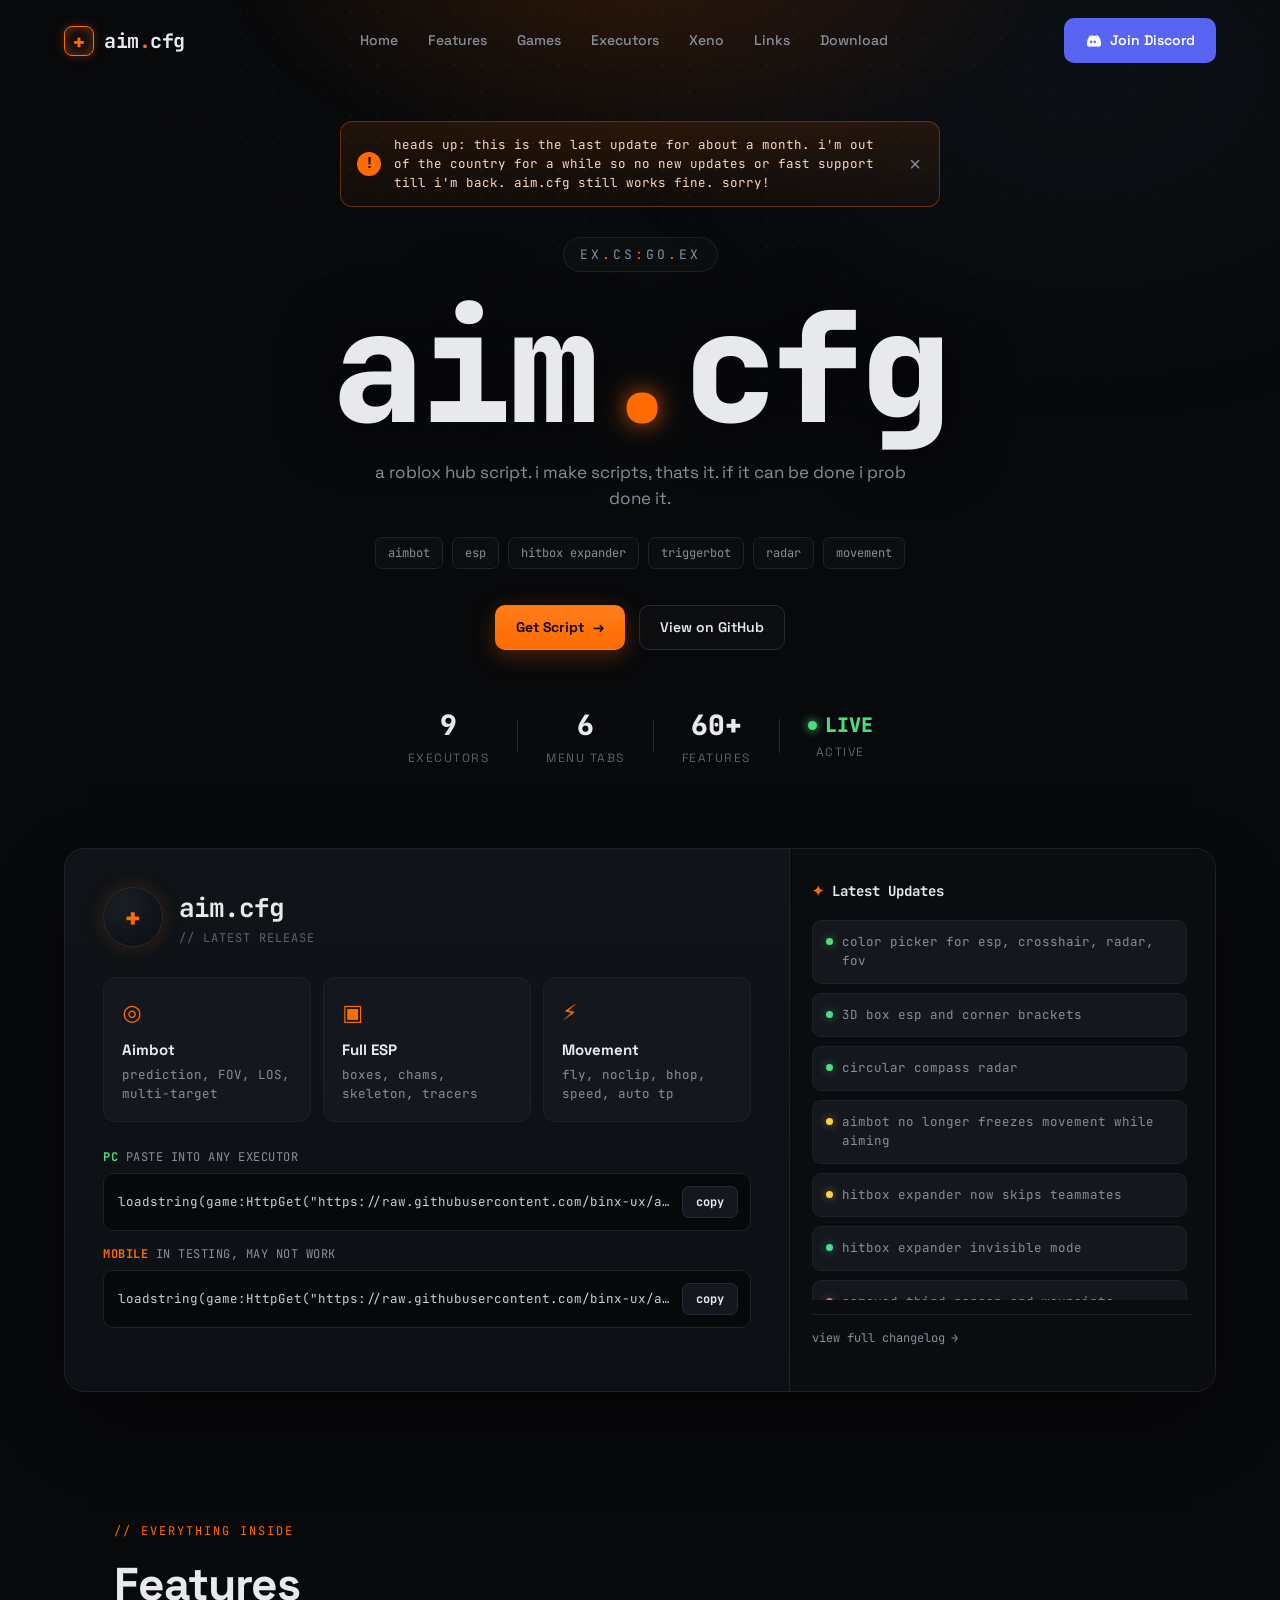
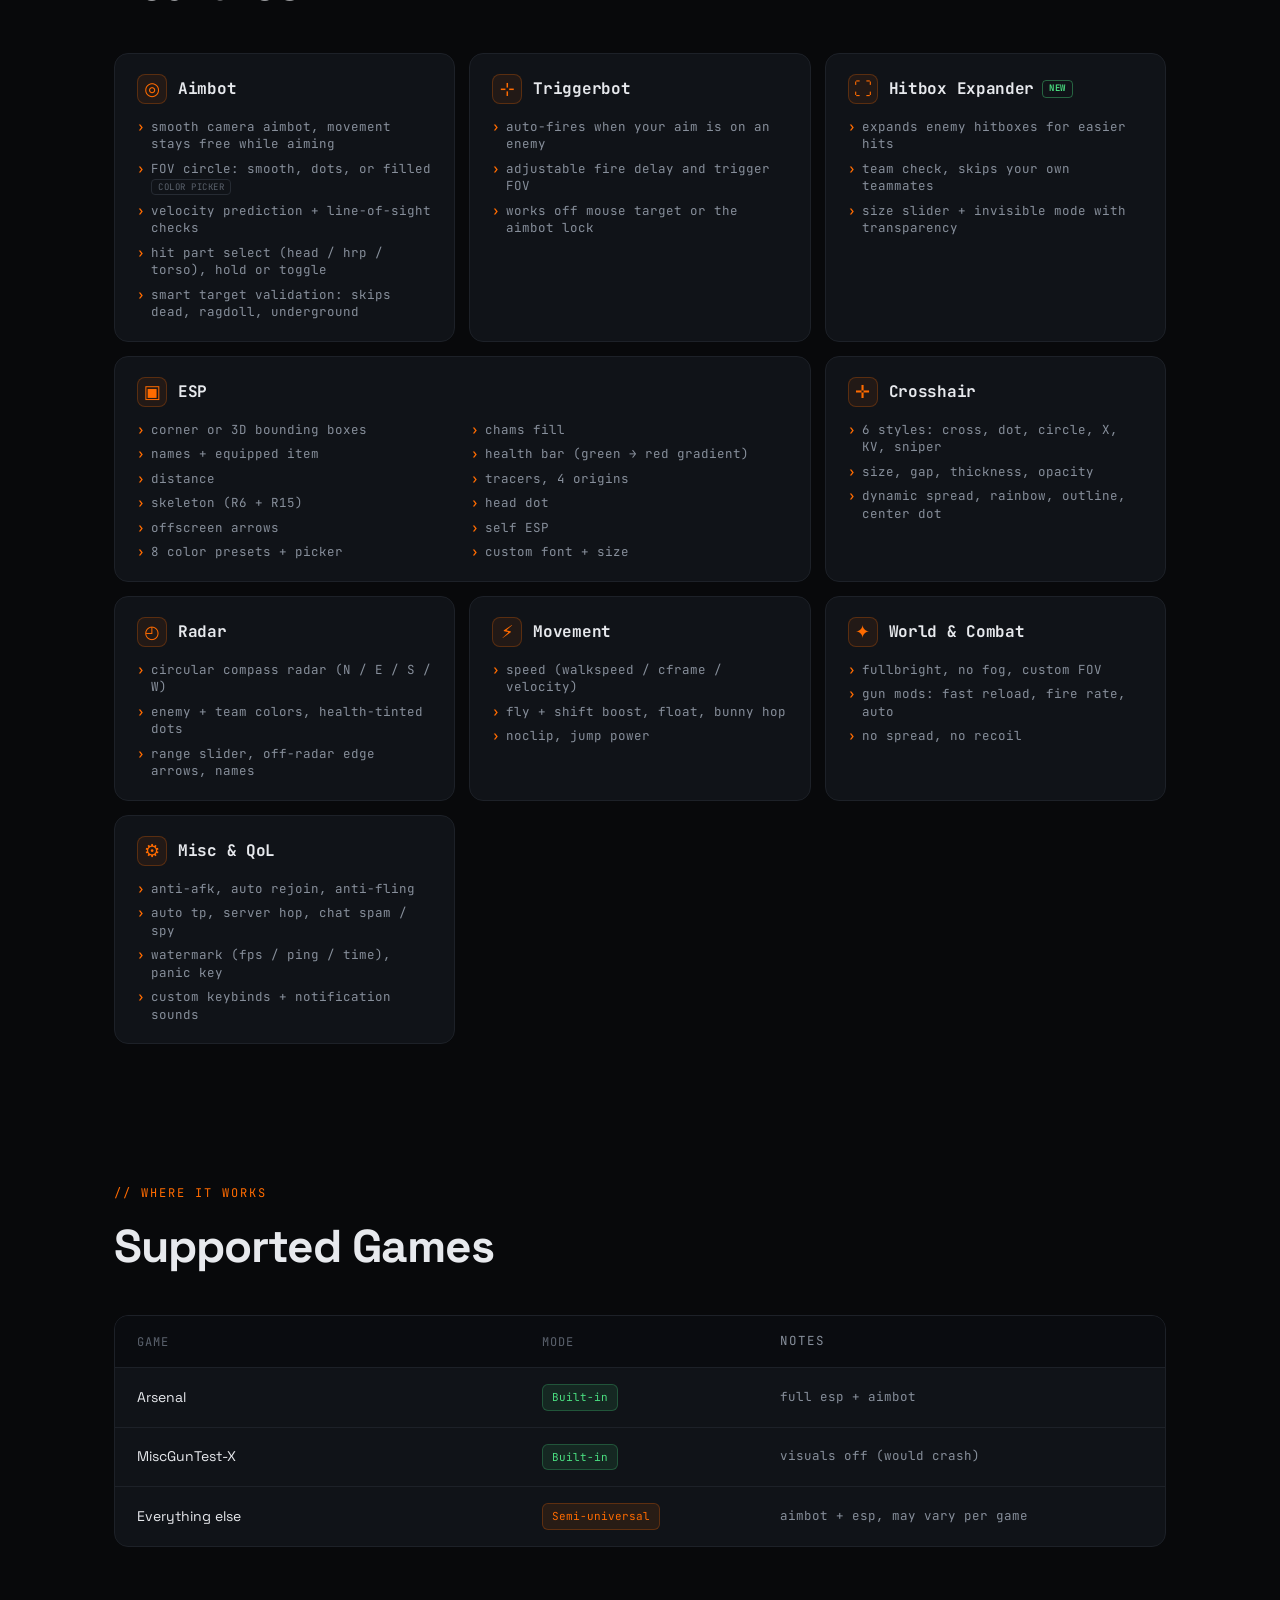
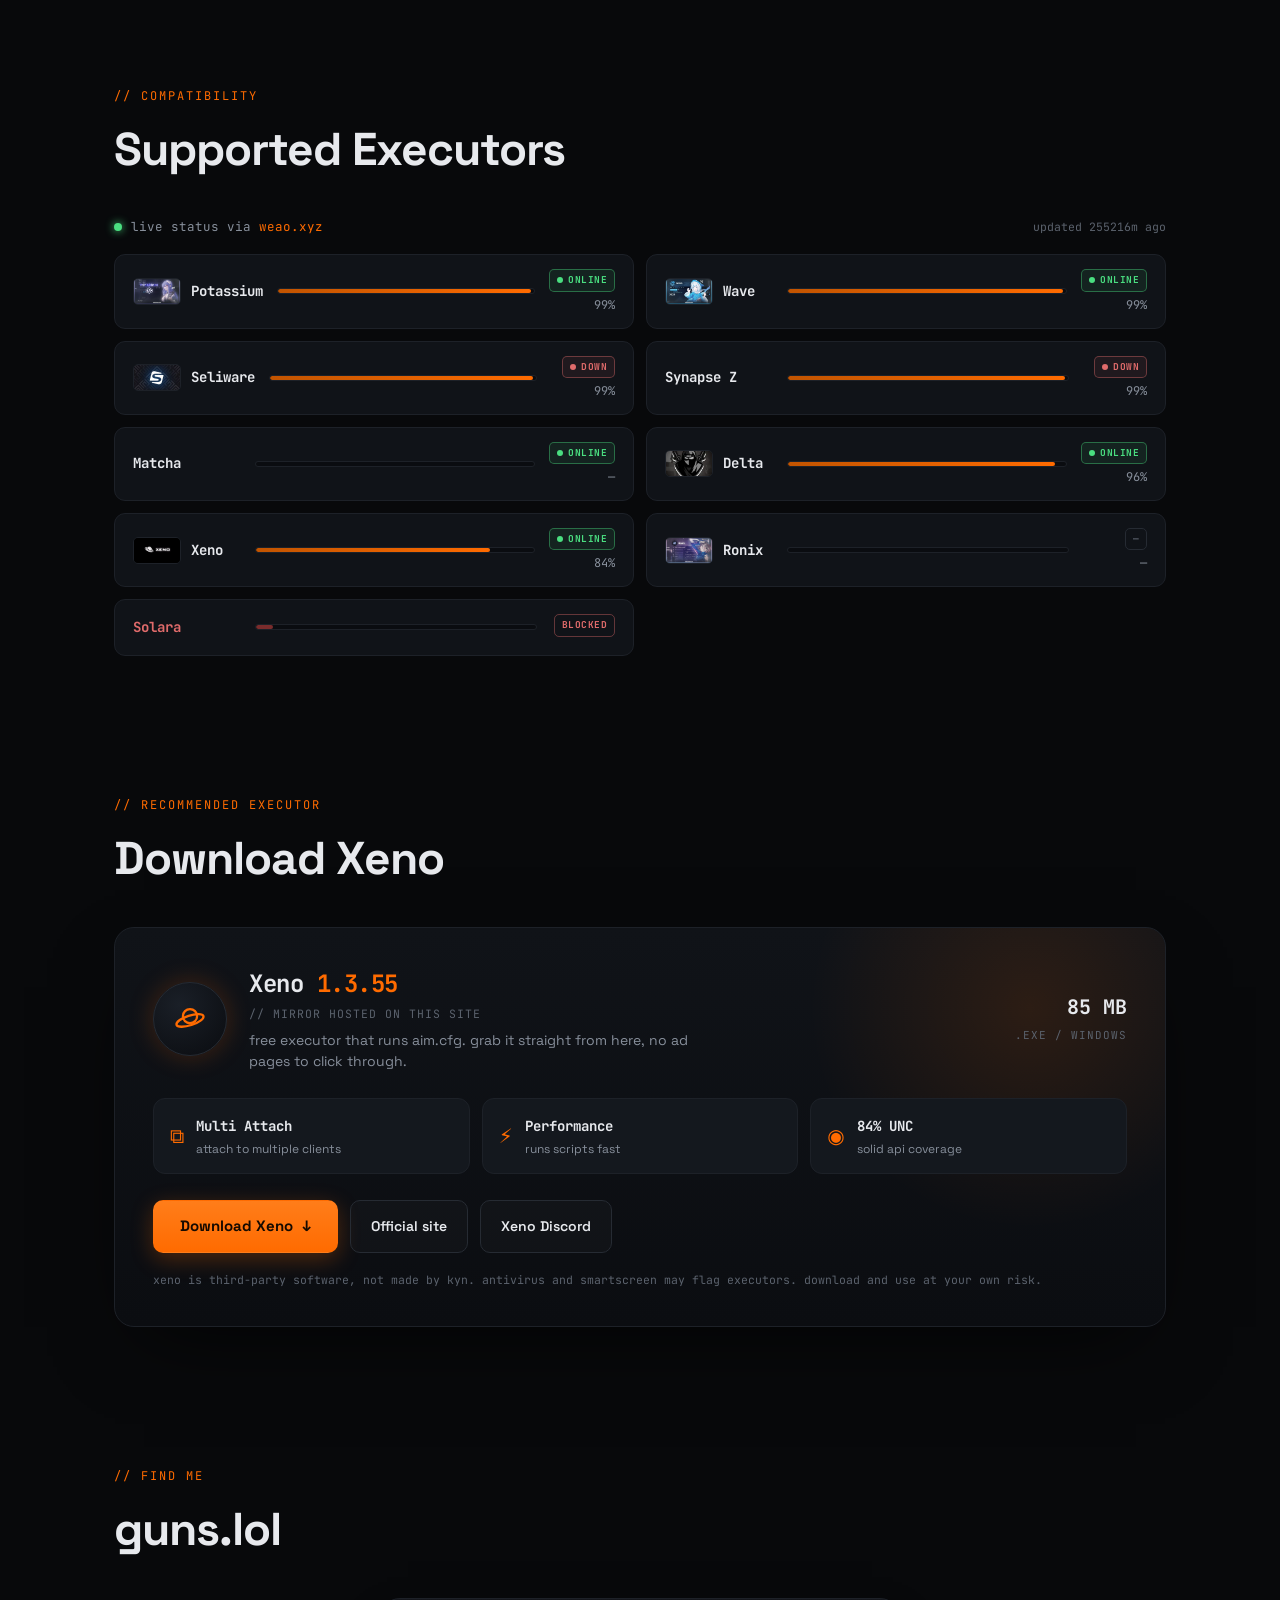
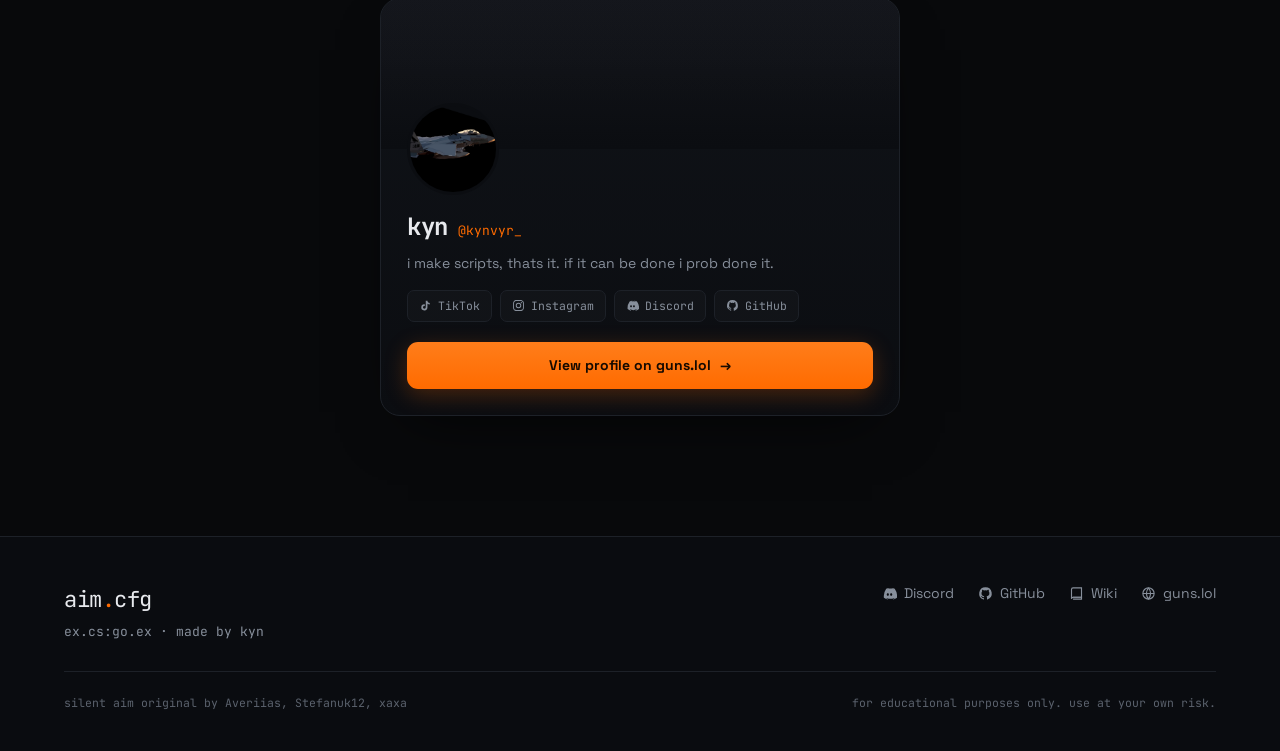
==== index.html @ 165614df "Add splash screen with guns.lol video, remove v7, brand logos on social links" ====
<!DOCTYPE html>
<html lang="en">
<head>
<meta charset="UTF-8">
<meta name="viewport" content="width=device-width, initial-scale=1.0">
<title>aim.cfg — ex.cs:go.ex</title>
<meta name="description" content="aim.cfg — a Roblox hub script. aimbot, ESP, hitbox expander, triggerbot, radar, movement. made by kyn.">
<link rel="preconnect" href="https://fonts.googleapis.com">
<link rel="preconnect" href="https://fonts.gstatic.com" crossorigin>
<link href="https://fonts.googleapis.com/css2?family=JetBrains+Mono:wght@400;500;700;800&family=Space+Grotesk:wght@500;600;700&display=swap" rel="stylesheet">
<link rel="stylesheet" href="styles.css">
</head>
<body>

<!-- splash / loading screen -->
<div class="splash" id="splash">
  <video class="splash-video" autoplay muted loop playsinline preload="auto">
    <source src="assets/profile.mp4" type="video/mp4">
  </video>
  <div class="splash-overlay"></div>
  <div class="splash-grid"></div>
  <div class="splash-content">
    <div class="splash-leaf">🍃</div>
    <div class="splash-title">aim<span>.</span>cfg</div>
    <div class="splash-sub">made by kyn</div>
    <div class="splash-bar"><i></i></div>
  </div>
</div>

<!-- backdrop layers -->
<div class="bg-grid"></div>
<div class="bg-scan"></div>
<div class="bg-glow"></div>

<!-- nav -->
<header class="nav" id="nav">
  <a class="brand" href="#top">
    <span class="brand-mark">+</span>
    <span class="brand-name">aim<span class="dot">.</span>cfg</span>
  </a>
  <nav class="nav-links">
    <a href="#top">Home</a>
    <a href="#features">Features</a>
    <a href="#games">Games</a>
    <a href="#executors">Executors</a>
    <a href="#xeno">Xeno</a>
    <a href="#links">Links</a>
    <a href="#get">Download</a>
  </nav>
  <a class="btn btn-discord" href="https://discord.gg/pjfPGmzbN7" target="_blank" rel="noopener">
    <svg viewBox="0 0 24 24" width="16" height="16" fill="currentColor"><path d="M20.3 4.4A19.8 19.8 0 0 0 15.4 3l-.2.5c1.6.4 2.4.9 3.5 1.6a13.6 13.6 0 0 0-10.4 0C9.4 4.4 10.3 4 11.8 3.5L11.6 3A19.8 19.8 0 0 0 6.7 4.4 20.7 20.7 0 0 0 3 18.6 19.9 19.9 0 0 0 9 21.5l.4-.7c-1-.3-1.8-.7-2.6-1.2l.6-.5a14.2 14.2 0 0 0 12.2 0l.6.5c-.8.5-1.7.9-2.6 1.2l.4.7a19.8 19.8 0 0 0 6-2.9 20.6 20.6 0 0 0-3.7-14.2ZM9.3 15.4c-1 0-1.7-.9-1.7-2s.8-2 1.7-2 1.7.9 1.7 2-.7 2-1.7 2Zm5.4 0c-1 0-1.7-.9-1.7-2s.8-2 1.7-2 1.7.9 1.7 2-.7 2-1.7 2Z"/></svg>
    Join Discord
  </a>
</header>

<!-- hero -->
<main id="top">
  <section class="hero">
    <div class="notice reveal" id="notice" role="status">
      <span class="notice-ico">!</span>
      <p>heads up: this is the last update for about a month. i'm out of the country for a while so no new updates or fast support till i'm back. aim.cfg still works fine. sorry!</p>
      <button class="notice-x" id="notice-x" aria-label="dismiss">&times;</button>
    </div>
    <div class="hero-tag reveal">ex<span>.</span>cs<span>:</span>go<span>.</span>ex</div>
    <h1 class="hero-title reveal">aim<span class="crosshair-dot">.</span>cfg</h1>
    <p class="hero-sub reveal">a roblox hub script. i make scripts, thats it. if it can be done i prob done it.</p>

    <div class="chips reveal">
      <span class="chip">aimbot</span>
      <span class="chip">esp</span>
      <span class="chip">hitbox expander</span>
      <span class="chip">triggerbot</span>
      <span class="chip">radar</span>
      <span class="chip">movement</span>
    </div>

    <div class="hero-actions reveal">
      <a href="#get" class="btn btn-primary">Get Script <span class="arr">→</span></a>
      <a href="https://github.com/binx-ux/aim.cfg" target="_blank" rel="noopener" class="btn btn-ghost">View on GitHub</a>
    </div>

    <div class="stats reveal">
      <div class="stat"><b data-count="9">0</b><span>executors</span></div>
      <div class="divider"></div>
      <div class="stat"><b data-count="6">0</b><span>menu tabs</span></div>
      <div class="divider"></div>
      <div class="stat"><b data-count="60" data-suffix="+">0</b><span>features</span></div>
      <div class="divider"></div>
      <div class="stat live"><b><i></i>live</b><span>active</span></div>
    </div>
  </section>

  <!-- main panel: get script + latest updates -->
  <section class="panel-wrap" id="get">
    <div class="panel reveal">
      <div class="panel-main">
        <div class="panel-head">
          <div class="logo-orb"><span>+</span></div>
          <div>
            <h2>aim.cfg</h2>
            <div class="release">// latest release</div>
          </div>
        </div>

        <div class="feat-row">
          <div class="feat">
            <div class="feat-ico">◎</div>
            <h3>Aimbot</h3>
            <p>prediction, FOV, LOS, multi-target</p>
          </div>
          <div class="feat">
            <div class="feat-ico">▣</div>
            <h3>Full ESP</h3>
            <p>boxes, chams, skeleton, tracers</p>
          </div>
          <div class="feat">
            <div class="feat-ico">⚡</div>
            <h3>Movement</h3>
            <p>fly, noclip, bhop, speed, auto tp</p>
          </div>
        </div>

        <div class="loaders">
          <div class="loader">
            <div class="loader-label"><span>PC</span> paste into any executor</div>
            <div class="code">
              <code id="pc-code">loadstring(game:HttpGet("https://raw.githubusercontent.com/binx-ux/aim.cfg/refs/heads/main/aim.cfg"))()</code>
              <button class="copy" data-target="pc-code">copy</button>
            </div>
          </div>
          <div class="loader">
            <div class="loader-label"><span class="warn">MOBILE</span> in testing, may not work</div>
            <div class="code">
              <code id="mb-code">loadstring(game:HttpGet("https://raw.githubusercontent.com/binx-ux/aim.cfg/refs/heads/main/aim.cfg.mobile"))()</code>
              <button class="copy" data-target="mb-code">copy</button>
            </div>
          </div>
        </div>

      </div>

      <aside class="panel-side">
        <div class="side-head"><span class="spark">✦</span> Latest Updates</div>
        <div class="updates" id="updates">
          <div class="update added"><i></i>color picker for esp, crosshair, radar, fov</div>
          <div class="update added"><i></i>3D box esp and corner brackets</div>
          <div class="update added"><i></i>circular compass radar</div>
          <div class="update changed"><i></i>aimbot no longer freezes movement while aiming</div>
          <div class="update changed"><i></i>hitbox expander now skips teammates</div>
          <div class="update added"><i></i>hitbox expander invisible mode</div>
          <div class="update removed"><i></i>removed third person and waypoints</div>
        </div>
        <div class="side-foot">
          <a href="changelog.html">view full changelog <span>→</span></a>
        </div>
      </aside>
    </div>
  </section>

  <!-- features -->
  <section class="section" id="features">
    <div class="sec-label">// everything inside</div>
    <h2 class="sec-title">Features</h2>
    <div class="fgrid">
      <div class="fcard reveal">
        <div class="fcard-head"><span class="fcard-ico">◎</span><h3>Aimbot</h3></div>
        <ul class="fcard-list">
          <li>smooth camera aimbot, movement stays free while aiming</li>
          <li>FOV circle: smooth, dots, or filled <span class="ftag">color picker</span></li>
          <li>velocity prediction + line-of-sight checks</li>
          <li>hit part select (head / hrp / torso), hold or toggle</li>
          <li>smart target validation: skips dead, ragdoll, underground</li>
        </ul>
      </div>

      <div class="fcard reveal">
        <div class="fcard-head"><span class="fcard-ico">⊹</span><h3>Triggerbot</h3></div>
        <ul class="fcard-list">
          <li>auto-fires when your aim is on an enemy</li>
          <li>adjustable fire delay and trigger FOV</li>
          <li>works off mouse target or the aimbot lock</li>
        </ul>
      </div>

      <div class="fcard reveal">
        <div class="fcard-head"><span class="fcard-ico">⛶</span><h3>Hitbox Expander <span class="ftag new">new</span></h3></div>
        <ul class="fcard-list">
          <li>expands enemy hitboxes for easier hits</li>
          <li>team check, skips your own teammates</li>
          <li>size slider + invisible mode with transparency</li>
        </ul>
      </div>

      <div class="fcard reveal wide">
        <div class="fcard-head"><span class="fcard-ico">▣</span><h3>ESP</h3></div>
        <ul class="fcard-list cols">
          <li>corner or 3D bounding boxes</li>
          <li>chams fill</li>
          <li>names + equipped item</li>
          <li>health bar (green → red gradient)</li>
          <li>distance</li>
          <li>tracers, 4 origins</li>
          <li>skeleton (R6 + R15)</li>
          <li>head dot</li>
          <li>offscreen arrows</li>
          <li>self ESP</li>
          <li>8 color presets + picker</li>
          <li>custom font + size</li>
        </ul>
      </div>

      <div class="fcard reveal">
        <div class="fcard-head"><span class="fcard-ico">✛</span><h3>Crosshair</h3></div>
        <ul class="fcard-list">
          <li>6 styles: cross, dot, circle, X, KV, sniper</li>
          <li>size, gap, thickness, opacity</li>
          <li>dynamic spread, rainbow, outline, center dot</li>
        </ul>
      </div>

      <div class="fcard reveal">
        <div class="fcard-head"><span class="fcard-ico">◴</span><h3>Radar</h3></div>
        <ul class="fcard-list">
          <li>circular compass radar (N / E / S / W)</li>
          <li>enemy + team colors, health-tinted dots</li>
          <li>range slider, off-radar edge arrows, names</li>
        </ul>
      </div>

      <div class="fcard reveal">
        <div class="fcard-head"><span class="fcard-ico">⚡</span><h3>Movement</h3></div>
        <ul class="fcard-list">
          <li>speed (walkspeed / cframe / velocity)</li>
          <li>fly + shift boost, float, bunny hop</li>
          <li>noclip, jump power</li>
        </ul>
      </div>

      <div class="fcard reveal">
        <div class="fcard-head"><span class="fcard-ico">✦</span><h3>World &amp; Combat</h3></div>
        <ul class="fcard-list">
          <li>fullbright, no fog, custom FOV</li>
          <li>gun mods: fast reload, fire rate, auto</li>
          <li>no spread, no recoil</li>
        </ul>
      </div>

      <div class="fcard reveal">
        <div class="fcard-head"><span class="fcard-ico">⚙</span><h3>Misc &amp; QoL</h3></div>
        <ul class="fcard-list">
          <li>anti-afk, auto rejoin, anti-fling</li>
          <li>auto tp, server hop, chat spam / spy</li>
          <li>watermark (fps / ping / time), panic key</li>
          <li>custom keybinds + notification sounds</li>
        </ul>
      </div>
    </div>
  </section>

  <!-- games -->
  <section class="section" id="games">
    <div class="sec-label">// where it works</div>
    <h2 class="sec-title">Supported Games</h2>
    <div class="table reveal">
      <div class="trow thead"><span>Game</span><span>Mode</span><span>Notes</span></div>
      <div class="trow"><span>Arsenal</span><span class="tag-in">Built-in</span><span>full esp + aimbot</span></div>
      <div class="trow"><span>MiscGunTest-X</span><span class="tag-in">Built-in</span><span>visuals off (would crash)</span></div>
      <div class="trow"><span>Everything else</span><span class="tag-ext">Semi-universal</span><span>aimbot + esp, may vary per game</span></div>
    </div>
  </section>

  <!-- executors -->
  <section class="section" id="executors">
    <div class="sec-label">// compatibility</div>
    <h2 class="sec-title">Supported Executors</h2>
    <div class="exec-status-bar reveal">
      <span class="live-dot"></span>
      <span>live status via <a href="https://weao.xyz" target="_blank" rel="noopener">weao.xyz</a></span>
      <span class="exec-updated" id="weao-updated"></span>
    </div>
    <div class="exec-grid">
      <div class="exec reveal" data-weao="potassium"><span class="exec-name"><img class="exec-logo" src="assets/exec/potassium.png" alt="" onerror="this.remove()"><b>Potassium</b></span><span class="bar"><i style="--w:99%"></i></span><span class="exec-right"><span class="exec-stat">—</span><em>99%</em></span></div>
      <div class="exec reveal" data-weao="wave"><span class="exec-name"><img class="exec-logo" src="assets/exec/wave.png" alt="" onerror="this.remove()"><b>Wave</b></span><span class="bar"><i style="--w:99%"></i></span><span class="exec-right"><span class="exec-stat">—</span><em>99%</em></span></div>
      <div class="exec reveal" data-weao="seliware"><span class="exec-name"><img class="exec-logo" src="assets/exec/seliware.png" alt="" onerror="this.remove()"><b>Seliware</b></span><span class="bar"><i style="--w:99%"></i></span><span class="exec-right"><span class="exec-stat">—</span><em>99%</em></span></div>
      <div class="exec reveal" data-weao="synapse z"><span class="exec-name"><img class="exec-logo" src="assets/exec/synapse-z.png" alt="" onerror="this.remove()"><b>Synapse Z</b></span><span class="bar"><i style="--w:99%"></i></span><span class="exec-right"><span class="exec-stat">—</span><em>99%</em></span></div>
      <div class="exec reveal" data-weao="matcha"><span class="exec-name"><img class="exec-logo" src="assets/exec/matcha.png" alt="" onerror="this.remove()"><b>Matcha</b></span><span class="bar"><i style="--w:0%"></i></span><span class="exec-right"><span class="exec-stat">—</span><em>—</em></span></div>
      <div class="exec reveal" data-weao="delta"><span class="exec-name"><img class="exec-logo" src="assets/exec/delta.png" alt="" onerror="this.remove()"><b>Delta</b></span><span class="bar"><i style="--w:96%"></i></span><span class="exec-right"><span class="exec-stat">—</span><em>96%</em></span></div>
      <div class="exec reveal" data-weao="xeno"><span class="exec-name"><img class="exec-logo" src="assets/exec/xeno.png" alt="" onerror="this.remove()"><b>Xeno</b></span><span class="bar"><i style="--w:84%"></i></span><span class="exec-right"><span class="exec-stat">—</span><em>84%</em></span></div>
      <div class="exec reveal"><span class="exec-name"><img class="exec-logo" src="assets/exec/ronix.png" alt="" onerror="this.remove()"><b>Ronix</b></span><span class="bar"><i style="--w:0%"></i></span><span class="exec-right"><span class="exec-stat na">—</span><em>—</em></span></div>
      <div class="exec reveal dead"><span class="exec-name"><img class="exec-logo" src="assets/exec/solara.png" alt="" onerror="this.remove()"><b>Solara</b></span><span class="bar"><i style="--w:6%"></i></span><span class="exec-right"><span class="exec-stat blocked">blocked</span><em></em></span></div>
    </div>
  </section>

  <!-- xeno download -->
  <section class="section" id="xeno">
    <div class="sec-label">// recommended executor</div>
    <h2 class="sec-title">Download Xeno</h2>
    <div class="xeno-card reveal">
      <div class="xeno-glow"></div>
      <div class="xeno-top">
        <div class="xeno-orb">
          <svg viewBox="0 0 24 24" width="34" height="34" fill="none" stroke="currentColor" stroke-width="1.6"><circle cx="12" cy="10" r="5"/><ellipse cx="12" cy="13" rx="10" ry="3.4" transform="rotate(-18 12 13)"/></svg>
        </div>
        <div class="xeno-head">
          <h3>Xeno <span class="xeno-ver">1.3.55</span></h3>
          <div class="xeno-rel">// mirror hosted on this site</div>
          <p>free executor that runs aim.cfg. grab it straight from here, no ad pages to click through.</p>
        </div>
        <div class="xeno-size">
          <b>85 MB</b>
          <span>.exe / windows</span>
        </div>
      </div>

      <div class="xeno-feats">
        <div class="xf"><span class="xf-ico">⧉</span><div><b>Multi Attach</b><em>attach to multiple clients</em></div></div>
        <div class="xf"><span class="xf-ico">⚡</span><div><b>Performance</b><em>runs scripts fast</em></div></div>
        <div class="xf"><span class="xf-ico">◉</span><div><b>84% UNC</b><em>solid api coverage</em></div></div>
      </div>

      <div class="xeno-actions">
        <a class="btn btn-primary big" href="https://github.com/binx-ux/aim.cfg/releases/download/xeno-v1.3.55/Xeno-v1.3.55.exe">
          Download Xeno <span class="arr">↓</span>
        </a>
        <a class="btn btn-ghost" href="https://www.xeno.now/download" target="_blank" rel="noopener">Official site</a>
        <a class="btn btn-ghost" href="https://discord.gg/xe-no" target="_blank" rel="noopener">Xeno Discord</a>
      </div>

      <p class="xeno-disc">xeno is third-party software, not made by kyn. antivirus and smartscreen may flag executors. download and use at your own risk.</p>
    </div>
  </section>

  <!-- guns.lol -->
  <section class="section" id="links">
    <div class="sec-label">// find me</div>
    <h2 class="sec-title">guns.lol</h2>
    <div class="gl-card reveal">
      <div class="gl-banner">
        <video class="gl-video" autoplay muted loop playsinline preload="metadata">
          <source src="assets/profile.mp4" type="video/mp4">
        </video>
        <div class="gl-banner-fade"></div>
      </div>
      <div class="gl-body">
        <div class="gl-avatar">
          <img src="assets/pfp.webp" alt="kyn" onerror="this.style.display='none';this.nextElementSibling.style.display='grid'">
          <span class="gl-avatar-fallback">k</span>
        </div>
        <div class="gl-name">
          <h3>kyn</h3>
          <div class="gl-handle">@kynvyr_</div>
        </div>
        <p class="gl-bio">i make scripts, thats it. if it can be done i prob done it.</p>
        <div class="gl-socials">
          <a class="gl-chip" href="https://www.tiktok.com/@kynvyr" target="_blank" rel="noopener">
            <svg viewBox="0 0 24 24" fill="currentColor"><path d="M16.6 5.8a4.3 4.3 0 0 1-1-2.8h-3.1v12.4a2.6 2.6 0 1 1-2.6-2.6c.3 0 .5 0 .8.1V9.7a5.7 5.7 0 1 0 4.9 5.6V8.9a7.3 7.3 0 0 0 4.3 1.4V7.2a4.3 4.3 0 0 1-3.3-1.4z"/></svg>TikTok</a>
          <a class="gl-chip" href="https://www.instagram.com/_binxix/" target="_blank" rel="noopener">
            <svg viewBox="0 0 24 24" fill="currentColor"><path d="M12 2c2.7 0 3 0 4.1.06 1.1.05 1.8.24 2.4.5.7.27 1.2.63 1.8 1.2.6.6.95 1.1 1.2 1.8.26.6.45 1.3.5 2.4.06 1.1.06 1.4.06 4.1s0 3-.06 4.1c-.05 1.1-.24 1.8-.5 2.4-.27.7-.63 1.2-1.2 1.8-.6.6-1.1.95-1.8 1.2-.6.26-1.3.45-2.4.5-1.1.06-1.4.06-4.1.06s-3 0-4.1-.06c-1.1-.05-1.8-.24-2.4-.5-.7-.27-1.2-.63-1.8-1.2-.6-.6-.95-1.1-1.2-1.8-.26-.6-.45-1.3-.5-2.4C2 15 2 14.7 2 12s0-3 .06-4.1c.05-1.1.24-1.8.5-2.4.27-.7.63-1.2 1.2-1.8.6-.6 1.1-.95 1.8-1.2.6-.26 1.3-.45 2.4-.5C9 2 9.3 2 12 2zm0 1.8c-2.7 0-3 0-4 .06-1 .04-1.5.22-1.9.36-.5.2-.8.4-1.2.8-.4.4-.6.7-.8 1.2-.14.4-.32.9-.36 1.9-.05 1-.06 1.3-.06 4s.01 3 .06 4c.04 1 .22 1.5.36 1.9.2.5.4.8.8 1.2.4.4.7.6 1.2.8.4.14.9.32 1.9.36 1 .05 1.3.06 4 .06s3 0 4-.06c1-.04 1.5-.22 1.9-.36.5-.2.8-.4 1.2-.8.4-.4.6-.7.8-1.2.14-.4.32-.9.36-1.9.05-1 .06-1.3.06-4s0-3-.06-4c-.04-1-.22-1.5-.36-1.9-.2-.5-.4-.8-.8-1.2-.4-.4-.7-.6-1.2-.8-.4-.14-.9-.32-1.9-.36-1-.05-1.3-.06-4-.06zm0 3.1a5.1 5.1 0 1 1 0 10.2 5.1 5.1 0 0 1 0-10.2zm0 1.8a3.3 3.3 0 1 0 0 6.6 3.3 3.3 0 0 0 0-6.6zm5.3-3.2a1.2 1.2 0 1 1 0 2.4 1.2 1.2 0 0 1 0-2.4z"/></svg>Instagram</a>
          <a class="gl-chip" href="https://discord.gg/pjfPGmzbN7" target="_blank" rel="noopener">
            <svg viewBox="0 0 24 24" fill="currentColor"><path d="M20.3 4.4A19.8 19.8 0 0 0 15.4 3l-.2.5c1.6.4 2.4.9 3.5 1.6a13.6 13.6 0 0 0-10.4 0C9.4 4.4 10.3 4 11.8 3.5L11.6 3A19.8 19.8 0 0 0 6.7 4.4 20.7 20.7 0 0 0 3 18.6 19.9 19.9 0 0 0 9 21.5l.4-.7c-1-.3-1.8-.7-2.6-1.2l.6-.5a14.2 14.2 0 0 0 12.2 0l.6.5c-.8.5-1.7.9-2.6 1.2l.4.7a19.8 19.8 0 0 0 6-2.9 20.6 20.6 0 0 0-3.7-14.2ZM9.3 15.4c-1 0-1.7-.9-1.7-2s.8-2 1.7-2 1.7.9 1.7 2-.7 2-1.7 2Zm5.4 0c-1 0-1.7-.9-1.7-2s.8-2 1.7-2 1.7.9 1.7 2-.7 2-1.7 2Z"/></svg>Discord</a>
          <a class="gl-chip" href="https://github.com/binx-ux" target="_blank" rel="noopener">
            <svg viewBox="0 0 24 24" fill="currentColor"><path d="M12 2a10 10 0 0 0-3.2 19.5c.5.1.7-.2.7-.5v-1.7c-2.8.6-3.4-1.3-3.4-1.3-.4-1.2-1.1-1.5-1.1-1.5-.9-.6.1-.6.1-.6 1 .1 1.5 1 1.5 1 .9 1.5 2.3 1.1 2.9.8.1-.6.3-1.1.6-1.3-2.2-.3-4.5-1.1-4.5-4.9 0-1.1.4-2 1-2.7-.1-.3-.4-1.3.1-2.6 0 0 .8-.3 2.7 1a9.4 9.4 0 0 1 5 0c1.9-1.3 2.7-1 2.7-1 .5 1.3.2 2.3.1 2.6.6.7 1 1.6 1 2.7 0 3.8-2.3 4.6-4.5 4.9.3.3.7.9.7 1.9v2.7c0 .3.2.6.7.5A10 10 0 0 0 12 2z"/></svg>GitHub</a>
        </div>
        <a class="gl-cta" href="https://guns.lol/kynvyr_" target="_blank" rel="noopener">View profile on guns.lol <span>→</span></a>
      </div>
    </div>
  </section>

  <!-- footer -->
  <footer class="footer">
    <div class="foot-top">
      <div class="foot-brand">
        <span class="brand-name">aim<span class="dot">.</span>cfg</span>
        <p>ex.cs:go.ex · made by kyn</p>
      </div>
      <div class="foot-links">
        <a href="https://discord.gg/pjfPGmzbN7" target="_blank" rel="noopener">
          <svg viewBox="0 0 24 24" fill="currentColor"><path d="M20.3 4.4A19.8 19.8 0 0 0 15.4 3l-.2.5c1.6.4 2.4.9 3.5 1.6a13.6 13.6 0 0 0-10.4 0C9.4 4.4 10.3 4 11.8 3.5L11.6 3A19.8 19.8 0 0 0 6.7 4.4 20.7 20.7 0 0 0 3 18.6 19.9 19.9 0 0 0 9 21.5l.4-.7c-1-.3-1.8-.7-2.6-1.2l.6-.5a14.2 14.2 0 0 0 12.2 0l.6.5c-.8.5-1.7.9-2.6 1.2l.4.7a19.8 19.8 0 0 0 6-2.9 20.6 20.6 0 0 0-3.7-14.2ZM9.3 15.4c-1 0-1.7-.9-1.7-2s.8-2 1.7-2 1.7.9 1.7 2-.7 2-1.7 2Zm5.4 0c-1 0-1.7-.9-1.7-2s.8-2 1.7-2 1.7.9 1.7 2-.7 2-1.7 2Z"/></svg>Discord</a>
        <a href="https://github.com/binx-ux/aim.cfg" target="_blank" rel="noopener">
          <svg viewBox="0 0 24 24" fill="currentColor"><path d="M12 2a10 10 0 0 0-3.2 19.5c.5.1.7-.2.7-.5v-1.7c-2.8.6-3.4-1.3-3.4-1.3-.4-1.2-1.1-1.5-1.1-1.5-.9-.6.1-.6.1-.6 1 .1 1.5 1 1.5 1 .9 1.5 2.3 1.1 2.9.8.1-.6.3-1.1.6-1.3-2.2-.3-4.5-1.1-4.5-4.9 0-1.1.4-2 1-2.7-.1-.3-.4-1.3.1-2.6 0 0 .8-.3 2.7 1a9.4 9.4 0 0 1 5 0c1.9-1.3 2.7-1 2.7-1 .5 1.3.2 2.3.1 2.6.6.7 1 1.6 1 2.7 0 3.8-2.3 4.6-4.5 4.9.3.3.7.9.7 1.9v2.7c0 .3.2.6.7.5A10 10 0 0 0 12 2z"/></svg>GitHub</a>
        <a href="https://github.com/binx-ux/aim.cfg/wiki" target="_blank" rel="noopener">
          <svg viewBox="0 0 24 24" fill="none" stroke="currentColor" stroke-width="1.8"><path d="M4 5.5A2.5 2.5 0 0 1 6.5 3H20v15H6.5A2.5 2.5 0 0 0 4 20.5z"/><path d="M4 20.5A2.5 2.5 0 0 1 6.5 18H20v3H6.5"/></svg>Wiki</a>
        <a href="https://guns.lol/kynvyr_" target="_blank" rel="noopener">
          <svg viewBox="0 0 24 24" fill="none" stroke="currentColor" stroke-width="1.8"><circle cx="12" cy="12" r="9"/><path d="M3 12h18M12 3a14 14 0 0 1 0 18M12 3a14 14 0 0 0 0 18"/></svg>guns.lol</a>
      </div>
    </div>
    <div class="foot-credits">
      <span>silent aim original by Averiias, Stefanuk12, xaxa</span>
      <span>for educational purposes only. use at your own risk.</span>
    </div>
  </footer>
</main>

<div class="toast" id="toast">copied to clipboard</div>

<script src="main.js"></script>
</body>
</html>
---- styles.css ----
/* ===== aim.cfg site — tactical dark ===== */
:root{
  --bg:#08090b;
  --bg2:#0c0e12;
  --card:#101318;
  --card2:#14181e;
  --line:#1d2128;
  --line2:#262b33;
  --txt:#e7e9ed;
  --mut:#878f9b;
  --mut2:#5b626d;
  --ember:#ff6b00;
  --ember-d:#c25400;
  --green:#4ade80;
  --blurple:#5865f2;
  --r:14px;
  --mono:'JetBrains Mono',ui-monospace,monospace;
  --disp:'Space Grotesk',system-ui,sans-serif;
}
*{box-sizing:border-box;margin:0;padding:0}
html{scroll-behavior:smooth}
body{
  background:var(--bg);color:var(--txt);
  font-family:var(--disp);line-height:1.5;
  overflow-x:hidden;-webkit-font-smoothing:antialiased;
}
a{color:inherit;text-decoration:none}

/* ===== splash / loading screen ===== */
.splash{
  position:fixed;inset:0;z-index:9999;display:grid;place-items:center;
  background:#06070a;overflow:hidden;transition:opacity .6s ease;
}
.splash.hide{opacity:0;pointer-events:none}
.splash-video{position:absolute;inset:0;width:100%;height:100%;object-fit:cover;opacity:.45;filter:saturate(1.1)}
.splash-overlay{position:absolute;inset:0;
  background:radial-gradient(circle at 50% 45%,rgba(6,7,10,.3),rgba(6,7,10,.85) 70%,#06070a),
  linear-gradient(180deg,rgba(255,107,0,.05),transparent 40%)}
.splash-grid{position:absolute;inset:0;opacity:.5;
  background-image:radial-gradient(rgba(255,255,255,.05) 1px,transparent 1px);background-size:24px 24px;
  mask-image:radial-gradient(ellipse 60% 60% at 50% 50%,#000,transparent 75%)}
.splash-content{position:relative;text-align:center;display:flex;flex-direction:column;align-items:center}
.splash-leaf{font-size:58px;line-height:1;filter:drop-shadow(0 0 24px rgba(120,220,140,.55));
  animation:leafFloat 3s ease-in-out infinite}
@keyframes leafFloat{0%,100%{transform:translateY(0) rotate(-4deg)}50%{transform:translateY(-10px) rotate(4deg)}}
.splash-title{font-family:var(--mono);font-weight:800;font-size:clamp(40px,9vw,72px);letter-spacing:-2px;
  color:#fff;margin-top:14px;text-shadow:0 0 40px rgba(0,0,0,.6)}
.splash-title span{color:var(--ember);animation:pulse 2s ease-in-out infinite}
.splash-sub{font-family:var(--mono);font-size:12px;letter-spacing:4px;text-transform:uppercase;
  color:var(--mut);margin-top:6px}
.splash-bar{width:170px;height:3px;border-radius:3px;background:rgba(255,255,255,.08);margin-top:26px;overflow:hidden}
.splash-bar i{display:block;height:100%;width:40%;border-radius:3px;
  background:linear-gradient(90deg,transparent,var(--ember),transparent);
  animation:loadSlide 1.1s ease-in-out infinite}
@keyframes loadSlide{0%{transform:translateX(-120%)}100%{transform:translateX(330%)}}

/* ===== backdrop ===== */
.bg-grid,.bg-scan,.bg-glow{position:fixed;inset:0;pointer-events:none;z-index:0}
.bg-grid{
  background-image:radial-gradient(rgba(255,255,255,.045) 1px,transparent 1px);
  background-size:26px 26px;
  mask-image:radial-gradient(ellipse 90% 70% at 50% 0%,#000 30%,transparent 80%);
}
.bg-scan{
  background:repeating-linear-gradient(0deg,rgba(0,0,0,.18) 0 1px,transparent 1px 3px);
  opacity:.35;mix-blend-mode:multiply;
}
.bg-glow{
  background:
    radial-gradient(600px 340px at 50% -6%,rgba(255,107,0,.16),transparent 70%),
    radial-gradient(700px 500px at 85% 8%,rgba(40,60,90,.12),transparent 70%);
}

/* ===== nav ===== */
.nav{
  position:fixed;top:0;left:0;right:0;z-index:50;
  display:flex;align-items:center;justify-content:space-between;
  padding:18px clamp(18px,5vw,64px);
  transition:background .3s,border-color .3s,padding .3s;
  border-bottom:1px solid transparent;
}
.nav.scrolled{
  background:rgba(8,9,11,.78);backdrop-filter:blur(12px);
  border-bottom:1px solid var(--line);padding-top:12px;padding-bottom:12px;
}
.brand{display:flex;align-items:center;gap:10px;font-weight:700;font-size:20px}
.brand-mark{
  font-family:var(--mono);color:var(--ember);font-weight:800;
  display:grid;place-items:center;width:30px;height:30px;
  border:1px solid var(--ember);border-radius:8px;
  box-shadow:0 0 14px rgba(255,107,0,.4) inset, 0 0 10px rgba(255,107,0,.25);
}
.brand-name{font-family:var(--mono);letter-spacing:-.5px}
.brand-name .dot{color:var(--ember)}
.nav-links{display:flex;gap:30px}
.nav-links a{
  font-size:14px;color:var(--mut);font-weight:500;position:relative;
  transition:color .2s;
}
.nav-links a:hover{color:var(--txt)}
.nav-links a::after{
  content:"";position:absolute;left:0;bottom:-6px;height:2px;width:0;
  background:var(--ember);transition:width .25s;
}
.nav-links a:hover::after{width:100%}

/* ===== buttons ===== */
.btn{
  display:inline-flex;align-items:center;gap:9px;
  font-family:var(--disp);font-weight:600;font-size:14px;
  padding:11px 20px;border-radius:10px;cursor:pointer;border:1px solid transparent;
  transition:transform .18s,box-shadow .25s,background .2s,border-color .2s;
}
.btn:active{transform:translateY(1px) scale(.99)}
.btn-discord{background:var(--blurple);color:#fff}
.btn-discord:hover{box-shadow:0 8px 26px rgba(88,101,242,.4);transform:translateY(-2px)}
.btn-primary{
  background:linear-gradient(180deg,#ff7d1a,var(--ember));color:#160a00;font-weight:700;
  box-shadow:0 6px 22px rgba(255,107,0,.28);
}
.btn-primary:hover{transform:translateY(-2px);box-shadow:0 12px 34px rgba(255,107,0,.45)}
.btn-primary .arr{transition:transform .2s}
.btn-primary:hover .arr{transform:translateX(4px)}
.btn-ghost{border:1px solid var(--line2);color:var(--txt);background:rgba(255,255,255,.02)}
.btn-ghost:hover{border-color:var(--ember);color:#fff;transform:translateY(-2px)}
.btn.big{padding:14px 26px;font-size:15px;width:fit-content}

/* ===== hero ===== */
main{position:relative;z-index:1}
.hero{
  min-height:92vh;display:flex;flex-direction:column;align-items:center;justify-content:center;
  text-align:center;padding:120px 20px 60px;
}
.notice{
  display:flex;align-items:center;gap:13px;max-width:600px;margin:0 0 30px;
  background:linear-gradient(180deg,rgba(255,107,0,.1),rgba(255,107,0,.04));
  border:1px solid rgba(255,107,0,.35);border-radius:12px;padding:13px 14px 13px 16px;
  text-align:left;
}
.notice-ico{
  flex-shrink:0;width:24px;height:24px;border-radius:50%;display:grid;place-items:center;
  background:var(--ember);color:#160a00;font-family:var(--mono);font-weight:800;font-size:15px;
}
.notice p{font-family:var(--mono);font-size:12.5px;line-height:1.55;color:#ffd9b8;margin:0}
.notice-x{
  flex-shrink:0;background:none;border:none;color:var(--mut);font-size:20px;line-height:1;
  cursor:pointer;padding:2px 4px;transition:color .2s;
}
.notice-x:hover{color:var(--txt)}
.notice.hidden{display:none}
.hero-tag{
  font-family:var(--mono);font-size:13px;letter-spacing:3px;text-transform:uppercase;
  color:var(--mut);border:1px solid var(--line);border-radius:30px;padding:7px 16px;
  margin-bottom:26px;background:rgba(255,255,255,.02);
}
.hero-tag span{color:var(--ember)}
.hero-title{
  font-family:var(--mono);font-weight:800;
  font-size:clamp(64px,12vw,168px);line-height:.9;letter-spacing:-4px;
  text-shadow:0 0 60px rgba(0,0,0,.6);
}
.crosshair-dot{
  color:var(--ember);position:relative;display:inline-block;
  text-shadow:0 0 24px rgba(255,107,0,.8);animation:pulse 2.4s ease-in-out infinite;
}
@keyframes pulse{0%,100%{opacity:1}50%{opacity:.55}}
.hero-sub{
  max-width:560px;margin:24px auto 0;color:var(--mut);font-size:17px;
}
.chips{display:flex;flex-wrap:wrap;gap:9px;justify-content:center;margin-top:26px}
.chip{
  font-family:var(--mono);font-size:12px;color:var(--mut);
  border:1px solid var(--line);border-radius:7px;padding:6px 12px;background:rgba(255,255,255,.02);
  transition:.2s;
}
.chip:hover{border-color:var(--ember);color:var(--txt);transform:translateY(-2px)}
.hero-actions{display:flex;gap:14px;margin-top:36px;flex-wrap:wrap;justify-content:center}

.stats{display:flex;align-items:center;gap:28px;margin-top:54px;flex-wrap:wrap;justify-content:center}
.stat{display:flex;flex-direction:column;align-items:center;gap:3px}
.stat b{font-family:var(--mono);font-size:28px;font-weight:800;color:var(--txt)}
.stat span{font-size:12px;color:var(--mut2);text-transform:uppercase;letter-spacing:1.5px}
.stat.live b{color:var(--green);display:flex;align-items:center;gap:8px;font-size:20px;text-transform:uppercase}
.stat.live i{width:9px;height:9px;border-radius:50%;background:var(--green);box-shadow:0 0 10px var(--green);animation:blink 1.6s infinite}
@keyframes blink{0%,100%{opacity:1}50%{opacity:.3}}
.divider{width:1px;height:34px;background:var(--line2)}

/* ===== panel (xeno-like) ===== */
.panel-wrap{padding:20px clamp(16px,5vw,64px) 60px}
.panel{
  max-width:1180px;margin:0 auto;display:grid;grid-template-columns:1.7fr 1fr;gap:0;
  background:linear-gradient(180deg,var(--card),#0c0f14);
  border:1px solid var(--line);border-radius:20px;overflow:hidden;
  box-shadow:0 30px 80px -30px rgba(0,0,0,.8);
}
.panel-main{padding:clamp(22px,3vw,40px);min-width:0}
.panel-side{min-width:0}
.panel-head{display:flex;align-items:center;gap:16px;margin-bottom:30px}
.logo-orb{
  width:60px;height:60px;border-radius:50%;display:grid;place-items:center;
  background:radial-gradient(circle at 35% 30%,#1a1f27,#0a0c10);
  border:1px solid var(--line2);font-family:var(--mono);color:var(--ember);font-size:26px;font-weight:800;
  box-shadow:0 0 20px rgba(255,107,0,.18);
}
.panel-head h2{font-family:var(--mono);font-size:26px;letter-spacing:-1px}
.panel-head .ver{color:var(--ember);font-size:18px}
.release{font-family:var(--mono);font-size:12px;color:var(--mut2);text-transform:uppercase;letter-spacing:1px;margin-top:2px}

.feat-row{display:grid;grid-template-columns:repeat(3,1fr);gap:12px;margin-bottom:26px}
.feat{background:var(--card2);border:1px solid var(--line);border-radius:12px;padding:18px;transition:.22s;min-width:0}
.feat:hover{transform:translateY(-3px);border-color:var(--line2);background:#171b22}
.feat-ico{font-size:22px;color:var(--ember);margin-bottom:10px}
.feat h3{font-size:15px;margin-bottom:4px}
.feat p{font-size:12.5px;color:var(--mut);font-family:var(--mono)}

.loaders{display:flex;flex-direction:column;gap:14px;margin-bottom:24px}
.loader-label{font-family:var(--mono);font-size:12px;color:var(--mut);margin-bottom:7px;text-transform:uppercase;letter-spacing:.5px}
.loader-label span{color:var(--green);font-weight:700}
.loader-label .warn{color:var(--ember)}
.code{
  display:flex;align-items:center;gap:10px;background:#070809;border:1px solid var(--line);
  border-radius:10px;padding:12px 12px 12px 14px;
}
.code code{
  font-family:var(--mono);font-size:12.5px;color:#c8d0da;white-space:nowrap;overflow:hidden;
  text-overflow:ellipsis;flex:1;min-width:0;
}
.copy{
  font-family:var(--mono);font-size:12px;font-weight:700;cursor:pointer;
  background:var(--card2);color:var(--txt);border:1px solid var(--line2);
  border-radius:7px;padding:7px 13px;transition:.18s;flex-shrink:0;
}
.copy:hover{border-color:var(--ember);color:var(--ember)}
.copy.done{background:var(--ember);color:#160a00;border-color:var(--ember)}

/* updates side */
.panel-side{background:#0a0c10;border-left:1px solid var(--line);padding:clamp(22px,3vw,32px) 22px;display:flex;flex-direction:column}
.side-head{font-family:var(--mono);font-size:14px;font-weight:700;display:flex;align-items:center;gap:8px;margin-bottom:18px}
.side-head .spark{color:var(--ember)}
.side-ver{margin-left:auto;font-style:normal;font-family:var(--mono);font-size:11px;font-weight:700;
  color:var(--ember);border:1px solid rgba(255,107,0,.4);border-radius:6px;padding:2px 8px}
.updates{display:flex;flex-direction:column;gap:9px;overflow-y:auto;max-height:380px;padding-right:6px}
.updates::-webkit-scrollbar{width:5px}
.updates::-webkit-scrollbar-thumb{background:var(--line2);border-radius:3px}
.update{
  font-family:var(--mono);font-size:12.5px;color:var(--mut);
  background:var(--card2);border:1px solid var(--line);border-radius:9px;
  padding:12px 13px;display:flex;align-items:flex-start;gap:9px;transition:.2s;
}
.update:hover{border-color:var(--line2);color:var(--txt);transform:translateX(3px)}
.update i{width:7px;height:7px;border-radius:50%;background:var(--mut2);margin-top:5px;flex-shrink:0}
.update.wip i{background:var(--ember);box-shadow:0 0 8px rgba(255,107,0,.6)}
.update.fix i{background:#ffd23f;box-shadow:0 0 8px rgba(255,210,63,.5)}
.update.test i{background:var(--blurple);box-shadow:0 0 8px rgba(88,101,242,.5)}
.update.added i{background:var(--green);box-shadow:0 0 8px rgba(74,222,128,.5)}
.update.removed i{background:#e06b6b;box-shadow:0 0 8px rgba(224,107,107,.5)}
.update.changed i{background:#ffd23f;box-shadow:0 0 8px rgba(255,210,63,.5)}

/* ===== sections ===== */
.section{max-width:1180px;margin:0 auto;padding:70px clamp(16px,5vw,64px)}
.sec-label{font-family:var(--mono);font-size:12px;color:var(--ember);text-transform:uppercase;letter-spacing:2px;margin-bottom:10px}
.sec-title{font-size:clamp(30px,5vw,46px);font-weight:700;letter-spacing:-1px;margin-bottom:34px}

.grid{display:grid;grid-template-columns:repeat(3,1fr);gap:14px}
.card{
  background:var(--card);border:1px solid var(--line);border-radius:var(--r);padding:24px;
  transition:transform .25s,border-color .25s,background .25s;position:relative;overflow:hidden;
}
.card::before{
  content:"";position:absolute;inset:0;
  background:radial-gradient(220px 120px at var(--mx,50%) var(--my,0%),rgba(255,107,0,.1),transparent 70%);
  opacity:0;transition:opacity .3s;
}
.card:hover::before{opacity:1}
.card:hover{transform:translateY(-5px);border-color:var(--line2);background:var(--card2)}
.card h3{font-family:var(--mono);font-size:17px;margin-bottom:8px;display:flex;align-items:center;gap:8px}
.card p{font-size:14px;color:var(--mut)}
.badge{font-family:var(--mono);font-size:10px;color:var(--ember);border:1px solid var(--ember);border-radius:5px;padding:2px 7px;letter-spacing:1px}

/* feature cards (real script capabilities) */
.fgrid{display:grid;grid-template-columns:repeat(3,1fr);gap:14px}
.fcard{
  background:var(--card);border:1px solid var(--line);border-radius:var(--r);padding:20px 22px;
  transition:transform .25s,border-color .25s,background .25s;position:relative;overflow:hidden;
}
.fcard::before{content:"";position:absolute;inset:0 auto auto 0;width:100%;height:2px;
  background:linear-gradient(90deg,var(--ember),transparent);opacity:0;transition:opacity .3s}
.fcard:hover::before{opacity:1}
.fcard:hover{transform:translateY(-4px);border-color:var(--line2);background:var(--card2)}
.fcard.wide{grid-column:span 2}
.fcard-head{display:flex;align-items:center;gap:11px;margin-bottom:14px}
.fcard-ico{font-size:18px;color:var(--ember);width:30px;height:30px;display:grid;place-items:center;
  background:rgba(255,107,0,.08);border:1px solid rgba(255,107,0,.25);border-radius:8px;flex-shrink:0}
.fcard-head h3{font-family:var(--mono);font-size:16px;letter-spacing:-.3px;display:flex;align-items:center;gap:8px}
.fcard-list{list-style:none;display:flex;flex-direction:column;gap:7px}
.fcard-list.cols{display:grid;grid-template-columns:1fr 1fr;gap:7px 18px}
.fcard-list li{font-family:var(--mono);font-size:12.5px;color:var(--mut);line-height:1.4;padding-left:14px;position:relative}
.fcard-list li::before{content:"›";position:absolute;left:0;color:var(--ember);font-weight:700}
.ftag{font-family:var(--mono);font-size:9px;text-transform:uppercase;letter-spacing:.5px;color:var(--mut2);
  border:1px solid var(--line2);border-radius:4px;padding:1px 6px;vertical-align:middle}
.ftag.new{color:var(--green);border-color:rgba(74,222,128,.4)}
@media(max-width:860px){.fgrid{grid-template-columns:1fr 1fr}.fcard.wide{grid-column:span 2}}
@media(max-width:560px){.fgrid{grid-template-columns:1fr}.fcard.wide{grid-column:span 1}.fcard-list.cols{grid-template-columns:1fr}}

/* games table */
.table{border:1px solid var(--line);border-radius:var(--r);overflow:hidden;background:var(--card)}
.trow{display:grid;grid-template-columns:1.4fr .8fr 1.3fr;gap:14px;padding:16px 22px;border-bottom:1px solid var(--line);font-size:14px;align-items:center;transition:background .2s}
.trow:last-child{border-bottom:none}
.trow:not(.thead):hover{background:var(--card2)}
.thead{font-family:var(--mono);font-size:12px;text-transform:uppercase;letter-spacing:1px;color:var(--mut2);background:#0a0c10}
.tag-in,.tag-ext{font-family:var(--mono);font-size:11px;padding:4px 9px;border-radius:6px;width:fit-content}
.tag-in{background:rgba(74,222,128,.1);color:var(--green);border:1px solid rgba(74,222,128,.25)}
.tag-ext{background:rgba(255,107,0,.1);color:var(--ember);border:1px solid rgba(255,107,0,.25)}
.trow span:last-child{color:var(--mut);font-family:var(--mono);font-size:12.5px}

/* executors */
.exec-status-bar{display:flex;align-items:center;gap:9px;margin-bottom:18px;font-family:var(--mono);font-size:12.5px;color:var(--mut)}
.exec-status-bar a{color:var(--ember)}
.exec-status-bar .live-dot{width:8px;height:8px;border-radius:50%;background:var(--green);box-shadow:0 0 8px var(--green);animation:blink 1.6s infinite}
.exec-updated{margin-left:auto;color:var(--mut2);font-size:11.5px}
.exec-grid{display:grid;grid-template-columns:repeat(2,1fr);gap:12px}
.exec{
  display:grid;grid-template-columns:minmax(108px,auto) 1fr auto;align-items:center;gap:14px;
  background:var(--card);border:1px solid var(--line);border-radius:11px;padding:14px 18px;transition:.22s;
}
.exec:hover{border-color:var(--line2);transform:translateY(-2px)}
.exec-name{display:flex;align-items:center;gap:10px;min-width:0}
.exec-logo{width:48px;height:27px;object-fit:cover;border-radius:5px;flex-shrink:0;border:1px solid var(--line)}
.exec b{font-family:var(--mono);font-size:14px;white-space:nowrap}
.exec .bar{height:6px;background:#0a0c10;border-radius:4px;overflow:hidden;border:1px solid var(--line)}
.exec .bar i{display:block;height:100%;width:0;background:linear-gradient(90deg,var(--ember-d),var(--ember));border-radius:4px;transition:width 1s cubic-bezier(.2,.8,.2,1)}
.exec.in-view .bar i{width:var(--w)}
.exec-right{display:flex;flex-direction:column;align-items:flex-end;gap:4px;min-width:64px}
.exec em{font-family:var(--mono);font-size:12px;color:var(--mut);font-style:normal}
.exec-stat{
  font-family:var(--mono);font-size:9.5px;font-weight:700;letter-spacing:.5px;text-transform:uppercase;
  padding:3px 7px;border-radius:5px;border:1px solid var(--line2);color:var(--mut2);white-space:nowrap;
  display:inline-flex;align-items:center;gap:5px;
}
.exec-stat::before{content:"";width:6px;height:6px;border-radius:50%;background:currentColor;flex-shrink:0}
.exec-stat.na::before{display:none}
.exec-stat.online{color:var(--green);border-color:rgba(74,222,128,.4);background:rgba(74,222,128,.08)}
.exec-stat.offline{color:#e06b6b;border-color:rgba(224,107,107,.4);background:rgba(224,107,107,.08)}
.exec-stat.blocked{color:#e06b6b;border-color:rgba(224,107,107,.4)}
.exec-stat.blocked::before{display:none}
.exec.dead b{color:#e06b6b}
.exec.dead .bar i{background:#7a2c2c}
/* xeno download card */
.xeno-card{
  position:relative;overflow:hidden;
  background:linear-gradient(180deg,var(--card),#0b0d11);
  border:1px solid var(--line);border-radius:20px;padding:clamp(24px,3vw,40px);
  box-shadow:0 30px 80px -30px rgba(0,0,0,.8);
}
.xeno-glow{position:absolute;top:-40%;right:-10%;width:480px;height:480px;
  background:radial-gradient(circle,rgba(255,107,0,.12),transparent 65%);pointer-events:none}
.xeno-top{display:flex;align-items:center;gap:22px;position:relative}
.xeno-orb{
  width:74px;height:74px;flex-shrink:0;border-radius:50%;display:grid;place-items:center;color:var(--ember);
  background:radial-gradient(circle at 35% 30%,#1a1f27,#0a0c10);border:1px solid var(--line2);
  box-shadow:0 0 26px rgba(255,107,0,.22);
}
.xeno-head{flex:1;min-width:0}
.xeno-head h3{font-family:var(--mono);font-size:24px;letter-spacing:-.5px}
.xeno-ver{color:var(--ember)}
.xeno-rel{font-family:var(--mono);font-size:11.5px;color:var(--mut2);text-transform:uppercase;letter-spacing:1px;margin:3px 0 8px}
.xeno-head p{color:var(--mut);font-size:14px;max-width:460px}
.xeno-size{text-align:right;flex-shrink:0}
.xeno-size b{display:block;font-family:var(--mono);font-size:20px;color:var(--txt)}
.xeno-size span{font-family:var(--mono);font-size:11px;color:var(--mut2);text-transform:uppercase;letter-spacing:1px}

.xeno-feats{display:grid;grid-template-columns:repeat(3,1fr);gap:12px;margin:26px 0;position:relative}
.xf{display:flex;align-items:center;gap:12px;background:var(--card2);border:1px solid var(--line);border-radius:12px;padding:15px 16px;transition:.2s}
.xf:hover{border-color:var(--line2);transform:translateY(-2px)}
.xf-ico{font-size:20px;color:var(--ember)}
.xf b{font-size:14px;font-family:var(--mono)}
.xf em{display:block;font-style:normal;font-size:12px;color:var(--mut);margin-top:2px}

.xeno-actions{display:flex;gap:12px;flex-wrap:wrap;position:relative}
.xeno-disc{margin-top:18px;font-family:var(--mono);font-size:11.5px;color:var(--mut2);position:relative}

@media(max-width:720px){
  .xeno-top{flex-wrap:wrap}
  .xeno-size{text-align:left}
  .xeno-feats{grid-template-columns:1fr}
}

/* guns.lol card */
.gl-card{
  display:block;max-width:520px;margin:0 auto;position:relative;overflow:hidden;
  background:linear-gradient(180deg,var(--card),#0b0d11);border:1px solid var(--line);
  border-radius:20px;transition:transform .3s,border-color .3s,box-shadow .3s;
  box-shadow:0 24px 60px -28px rgba(0,0,0,.8);
}
.gl-card:hover{transform:translateY(-5px);border-color:var(--line2);box-shadow:0 34px 80px -28px rgba(255,107,0,.25)}
.gl-banner{height:150px;position:relative;overflow:hidden;background:linear-gradient(180deg,#15171d,#0d0f13)}
.gl-video{position:absolute;inset:0;width:100%;height:100%;object-fit:cover;display:block}
.gl-banner-fade{position:absolute;inset:0;background:linear-gradient(180deg,rgba(11,13,17,.05) 40%,rgba(11,13,17,.55) 80%,#0b0d11 100%)}
.gl-body{padding:0 26px 26px;position:relative}
.gl-avatar{
  width:92px;height:92px;border-radius:50%;margin-top:-46px;position:relative;
  border:3px solid #0b0d11;background:#0b0d11;overflow:hidden;
}
.gl-avatar img{width:100%;height:100%;object-fit:cover;display:block}
.gl-avatar-fallback{
  display:none;width:100%;height:100%;place-items:center;
  font-family:var(--mono);font-weight:800;font-size:40px;color:var(--ember);
  background:radial-gradient(circle at 35% 30%,#1a1f27,#0a0c10);
}
.gl-name{display:flex;align-items:baseline;gap:10px;margin-top:14px;flex-wrap:wrap}
.gl-name h3{font-size:24px;font-family:var(--mono);letter-spacing:-.5px}
.gl-handle{font-family:var(--mono);font-size:13px;color:var(--ember)}
.gl-bio{color:var(--mut);font-size:14px;margin-top:8px}
.gl-socials{display:flex;flex-wrap:wrap;gap:8px;margin-top:16px}
.gl-chip{font-family:var(--mono);font-size:11.5px;color:var(--mut);border:1px solid var(--line);
  border-radius:7px;padding:6px 11px;background:rgba(255,255,255,.02);transition:.2s;cursor:pointer;
  display:inline-flex;align-items:center;gap:6px}
.gl-chip svg{width:13px;height:13px;flex-shrink:0}
.gl-chip:hover{border-color:var(--ember);color:var(--ember);transform:translateY(-2px)}
.gl-cta{
  margin-top:20px;display:flex;align-items:center;justify-content:center;gap:9px;
  font-family:var(--disp);font-weight:700;font-size:14px;color:#160a00;
  background:linear-gradient(180deg,#ff7d1a,var(--ember));border-radius:11px;padding:13px;
  box-shadow:0 6px 22px rgba(255,107,0,.25);transition:.2s;
}
.gl-cta span{transition:transform .2s}
.gl-card:hover .gl-cta span{transform:translateX(4px)}
.gl-note{text-align:center;margin-top:18px;font-family:var(--mono);font-size:12.5px;color:var(--mut2)}
.gl-note a{color:var(--ember)}

/* full changelog page */
.cl-main{max-width:820px;margin:0 auto;padding:120px clamp(16px,5vw,40px) 60px;position:relative;z-index:1}
.cl-back{font-family:var(--mono);font-size:13px;color:var(--mut);transition:.2s;display:inline-block;margin-bottom:24px}
.cl-back:hover{color:var(--ember)}
.cl-title{font-size:clamp(38px,7vw,64px);font-weight:700;letter-spacing:-1.5px;line-height:1}
.cl-sub{font-family:var(--mono);font-size:13px;color:var(--mut2);margin-top:12px}
.cl-legend{display:flex;flex-wrap:wrap;gap:18px;margin:24px 0 36px;font-family:var(--mono);font-size:12px;color:var(--mut)}
.cl-legend span{display:flex;align-items:center;gap:7px}
.cl-legend i{width:8px;height:8px;border-radius:50%}
.d-wip{background:var(--ember);box-shadow:0 0 8px rgba(255,107,0,.6)}
.d-fix{background:#ffd23f;box-shadow:0 0 8px rgba(255,210,63,.5)}
.d-test{background:var(--blurple);box-shadow:0 0 8px rgba(88,101,242,.5)}
.d-new{background:var(--mut2)}
.d-added{background:var(--green);box-shadow:0 0 8px rgba(74,222,128,.5)}
.d-removed{background:#e06b6b;box-shadow:0 0 8px rgba(224,107,107,.5)}

.cl-release{margin-bottom:38px}
.cl-rel-head{display:flex;align-items:baseline;gap:14px;margin-bottom:16px;padding-bottom:12px;border-bottom:1px solid var(--line)}
.cl-rel-head h2{font-family:var(--mono);font-size:22px;color:var(--ember);letter-spacing:-.5px}
.cl-date{font-family:var(--mono);font-size:12px;color:var(--mut2);text-transform:uppercase;letter-spacing:1px}
.cl-list{display:flex;flex-direction:column;gap:10px;position:relative;padding-left:22px}
.cl-list::before{content:"";position:absolute;left:3px;top:6px;bottom:6px;width:1px;background:var(--line2)}
.cl-row{
  display:flex;align-items:center;gap:12px;background:var(--card);border:1px solid var(--line);
  border-radius:11px;padding:14px 16px;position:relative;transition:.2s;
}
.cl-row:hover{border-color:var(--line2);transform:translateX(3px)}
.cl-row>i{position:absolute;left:-22px;width:9px;height:9px;border-radius:50%;background:var(--mut2);border:2px solid var(--bg)}
.cl-row.wip>i{background:var(--ember);box-shadow:0 0 8px rgba(255,107,0,.6)}
.cl-row.fix>i{background:#ffd23f;box-shadow:0 0 8px rgba(255,210,63,.5)}
.cl-row.test>i{background:var(--blurple);box-shadow:0 0 8px rgba(88,101,242,.5)}
.cl-row.added>i{background:var(--green);box-shadow:0 0 8px rgba(74,222,128,.5)}
.cl-row.removed>i{background:#e06b6b;box-shadow:0 0 8px rgba(224,107,107,.5)}
.cl-row.changed>i{background:#ffd23f;box-shadow:0 0 8px rgba(255,210,63,.5)}
.cl-row>span{flex:1;font-size:14px;color:var(--txt)}
.cl-tag{font-style:normal;font-family:var(--mono);font-size:10px;text-transform:uppercase;letter-spacing:1px;
  color:var(--mut2);border:1px solid var(--line2);border-radius:5px;padding:3px 8px}
.cl-row.wip .cl-tag{color:var(--ember);border-color:rgba(255,107,0,.4)}
.cl-row.fix .cl-tag{color:#ffd23f;border-color:rgba(255,210,63,.35)}
.cl-row.test .cl-tag{color:var(--blurple);border-color:rgba(88,101,242,.4)}
.cl-row.added .cl-tag{color:var(--green);border-color:rgba(74,222,128,.35)}
.cl-row.removed .cl-tag{color:#e06b6b;border-color:rgba(224,107,107,.4)}
.cl-row.changed .cl-tag{color:#ffd23f;border-color:rgba(255,210,63,.35)}
.cl-empty{font-family:var(--mono);font-size:13px;color:var(--mut);padding:30px 0}
.cl-empty a{color:var(--ember)}

/* link to full changelog from panel */
.side-foot{margin-top:14px;padding-top:14px;border-top:1px solid var(--line)}
.side-foot a{font-family:var(--mono);font-size:12px;color:var(--mut);display:flex;align-items:center;gap:6px;transition:.2s}
.side-foot a:hover{color:var(--ember)}
.side-foot a span{transition:transform .2s}
.side-foot a:hover span{transform:translateX(3px)}

/* footer */
.footer{border-top:1px solid var(--line);margin-top:50px;padding:46px clamp(16px,5vw,64px) 40px;background:#0a0c10}
.foot-top{max-width:1180px;margin:0 auto;display:flex;justify-content:space-between;align-items:flex-start;gap:24px;flex-wrap:wrap}
.foot-brand .brand-name{font-family:var(--mono);font-size:22px}
.foot-brand p{color:var(--mut);font-size:13px;margin-top:6px;font-family:var(--mono)}
.foot-links{display:flex;gap:24px;flex-wrap:wrap}
.foot-links a{color:var(--mut);font-size:14px;transition:.2s;display:inline-flex;align-items:center;gap:7px}
.foot-links a svg{width:15px;height:15px;flex-shrink:0}
.foot-links a:hover{color:var(--ember)}
.foot-credits{max-width:1180px;margin:30px auto 0;padding-top:22px;border-top:1px solid var(--line);display:flex;justify-content:space-between;gap:14px;flex-wrap:wrap}
.foot-credits span{font-family:var(--mono);font-size:11.5px;color:var(--mut2)}

/* toast */
.toast{
  position:fixed;bottom:28px;left:50%;transform:translateX(-50%) translateY(30px);
  background:var(--ember);color:#160a00;font-family:var(--mono);font-weight:700;font-size:13px;
  padding:11px 20px;border-radius:10px;opacity:0;pointer-events:none;transition:.3s;z-index:90;
  box-shadow:0 10px 30px rgba(255,107,0,.4);
}
.toast.show{opacity:1;transform:translateX(-50%) translateY(0)}

/* reveal */
.reveal{opacity:0;transform:translateY(26px);transition:opacity .7s,transform .7s}
.reveal.in-view{opacity:1;transform:none}

/* responsive */
@media(max-width:860px){
  .nav-links{display:none}
  .panel{grid-template-columns:1fr}
  .panel-side{border-left:none;border-top:1px solid var(--line)}
  .grid{grid-template-columns:1fr 1fr}
  .feat-row{grid-template-columns:1fr}
  .exec-grid{grid-template-columns:1fr}
  .trow{grid-template-columns:1fr;gap:6px}
  .trow span:last-child,.thead{display:none}
  .foot-credits{flex-direction:column}
}
@media(max-width:520px){
  .grid{grid-template-columns:1fr}
  .stats{gap:18px}
  .divider{display:none}
}
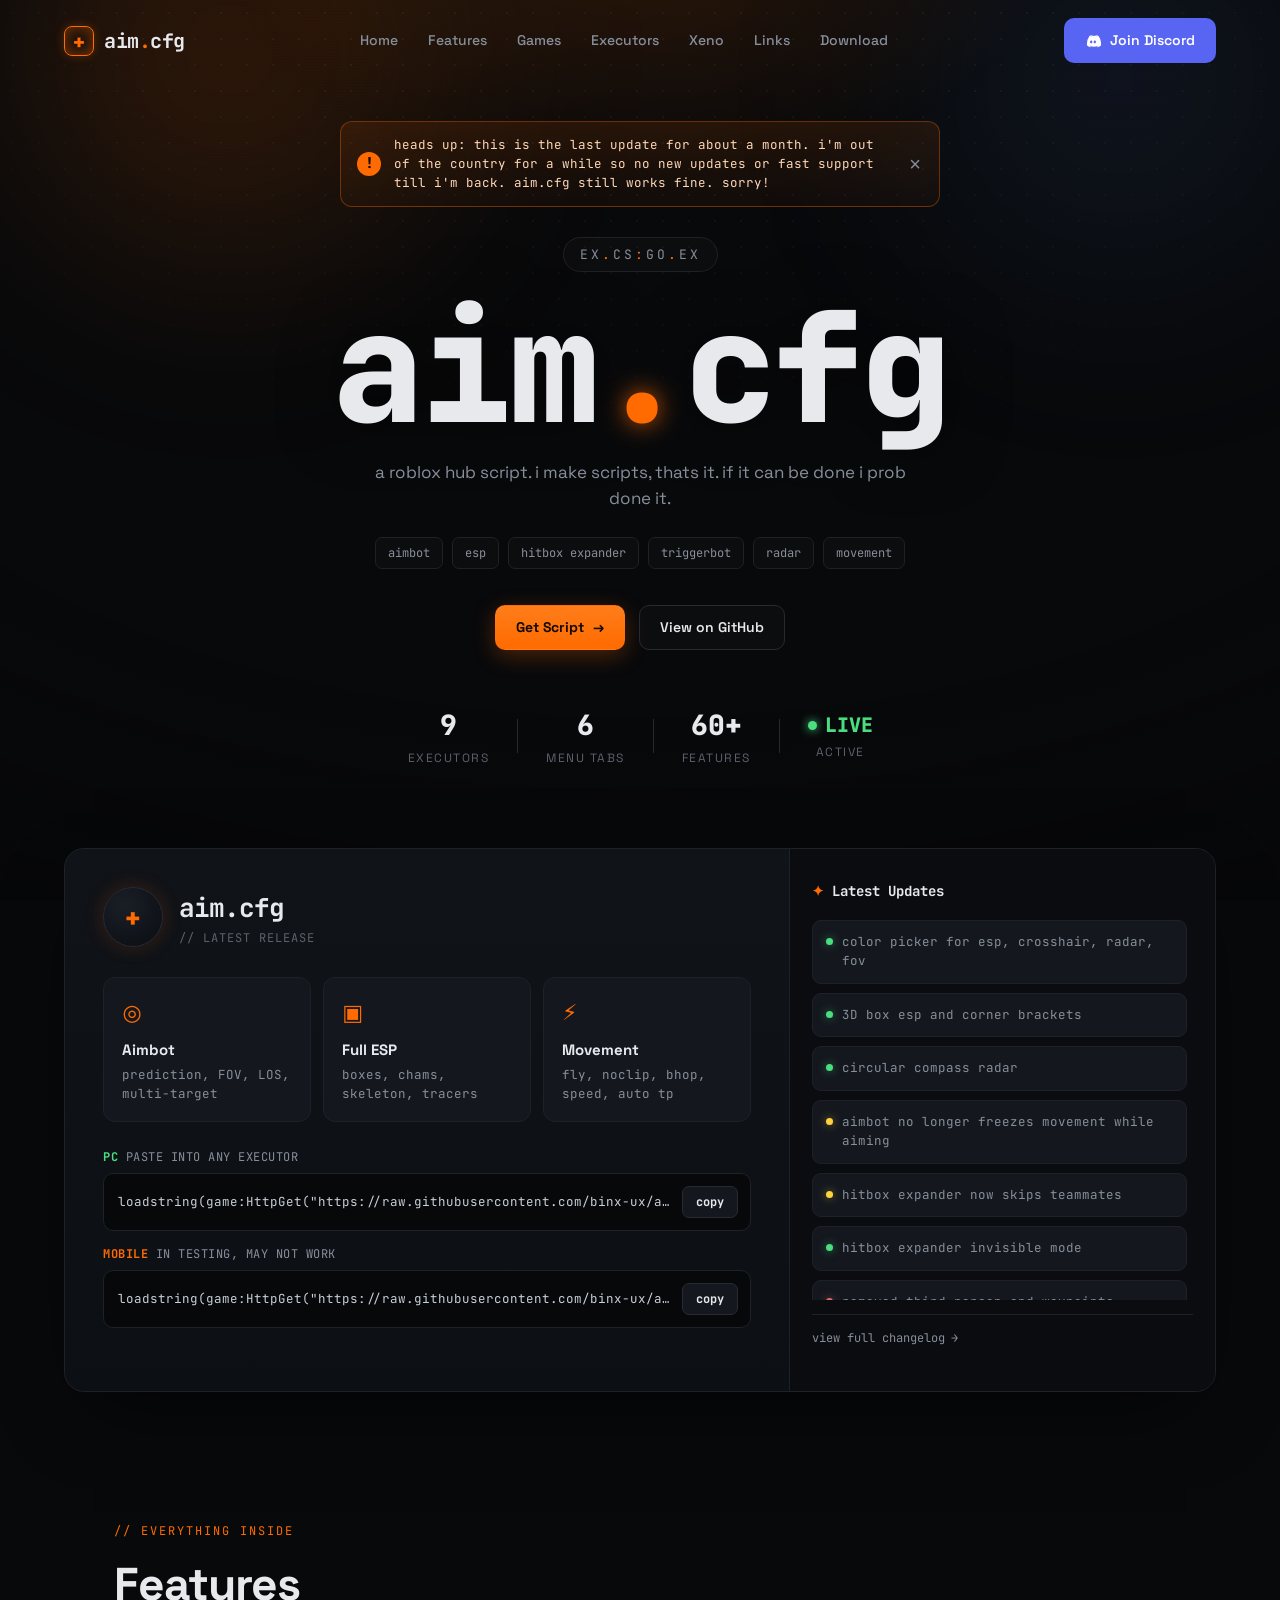
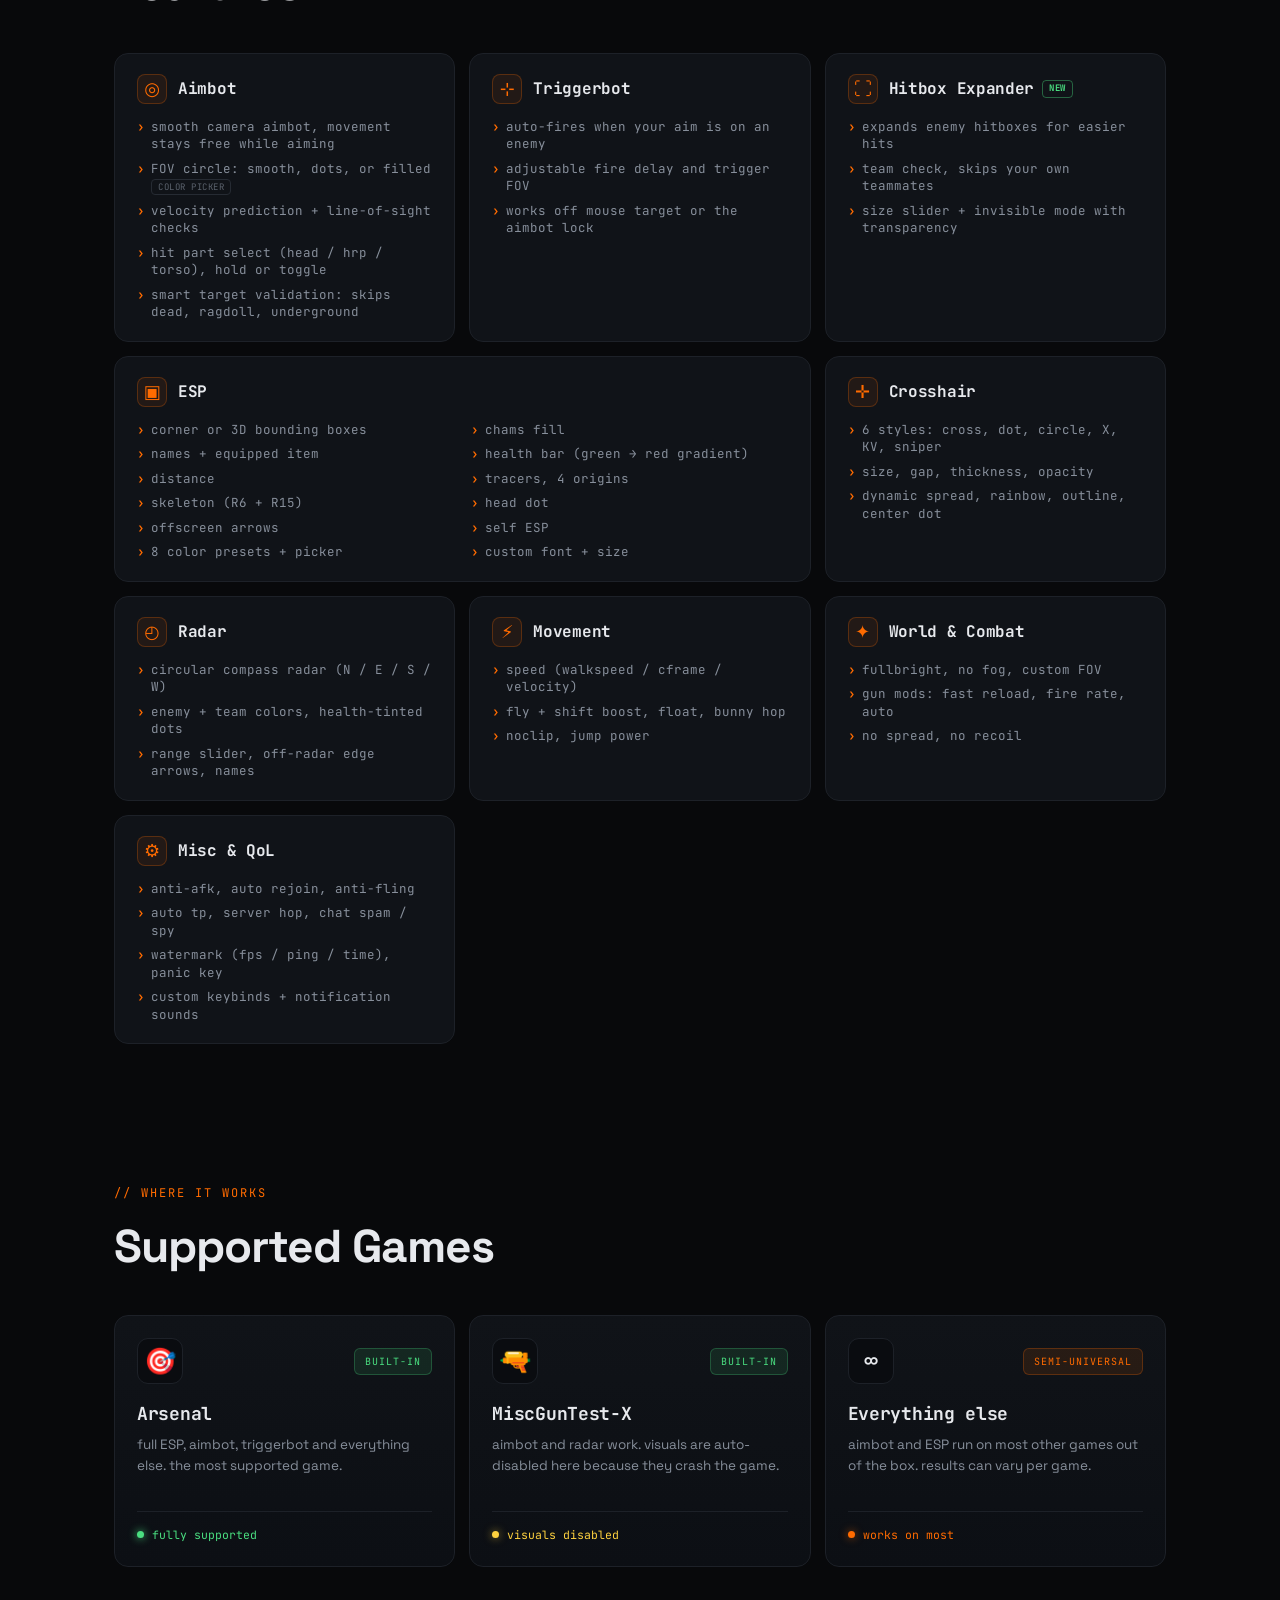
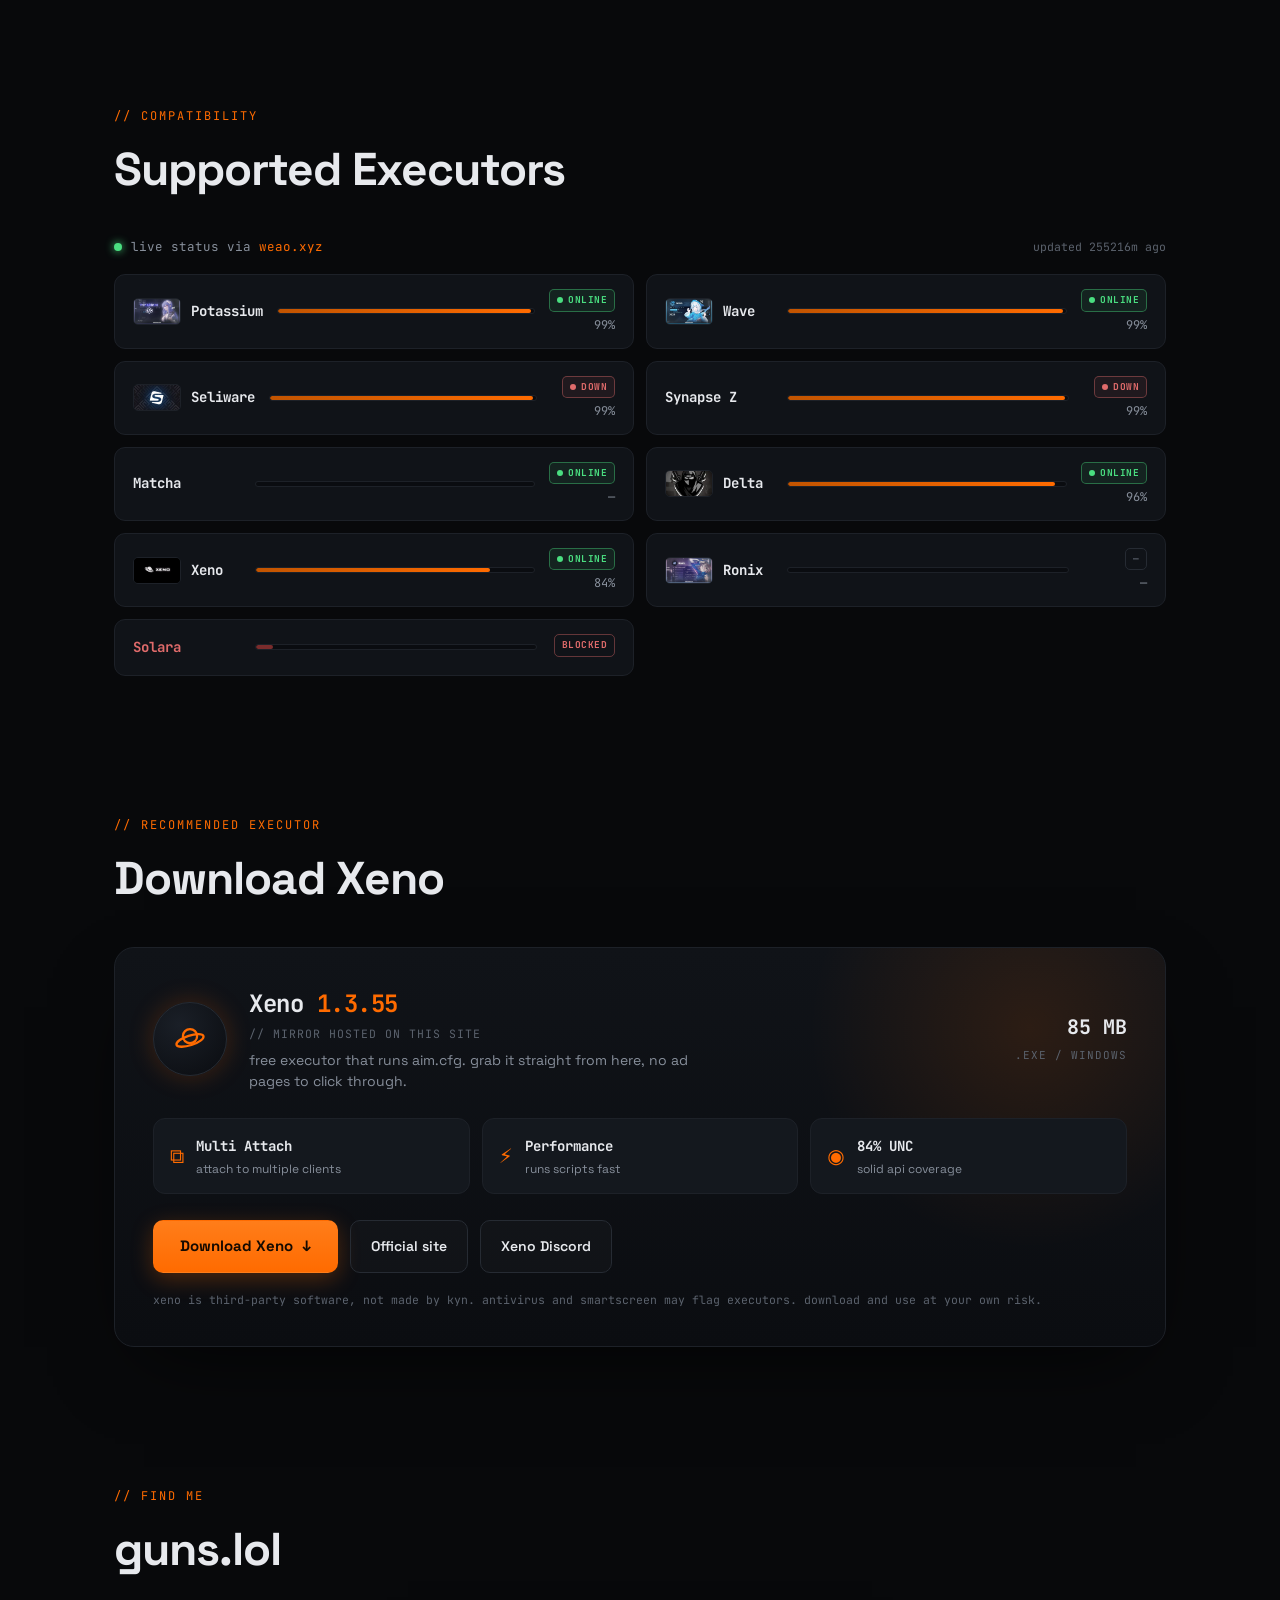
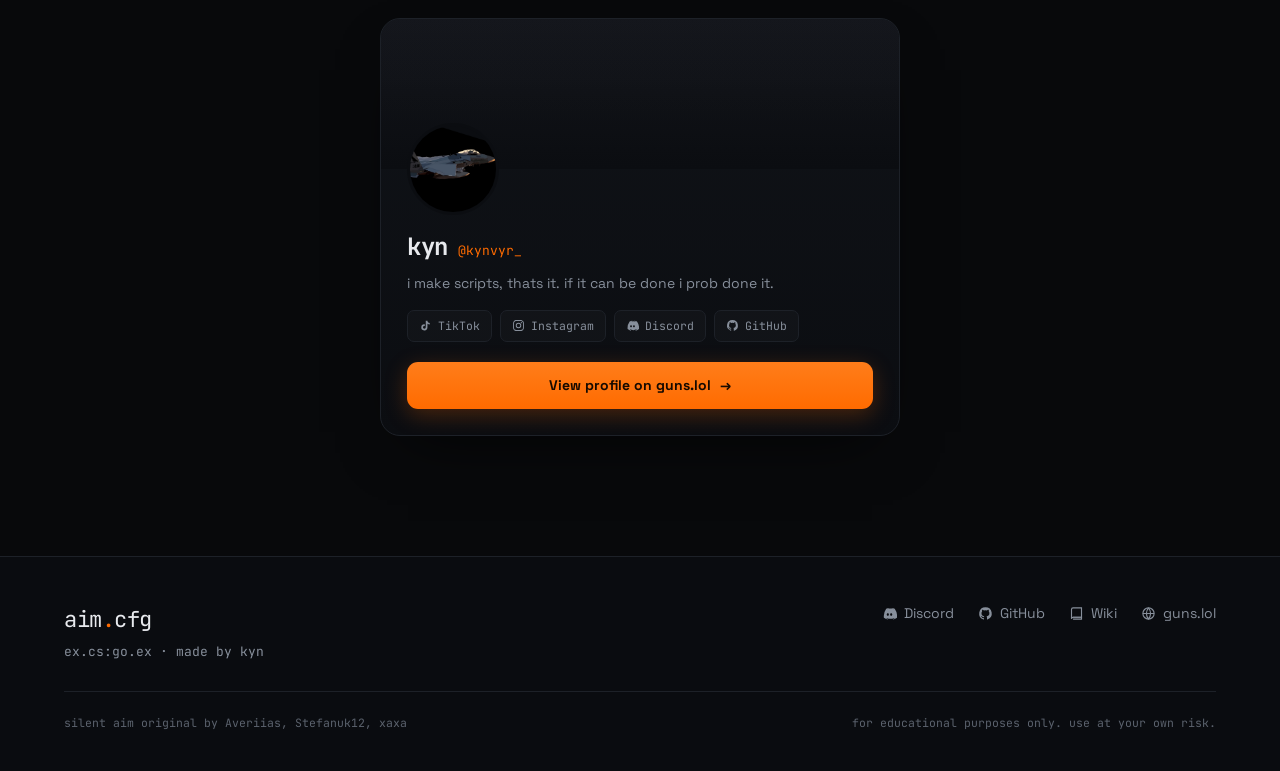
==== commit 4a8c50da: "Add favicon, crosshair cursor, animated background, redesigned games cards" ====
--- a/index.html
+++ b/index.html
@@ -4,6 +4,8 @@
 <meta charset="UTF-8">
 <meta name="viewport" content="width=device-width, initial-scale=1.0">
 <title>aim.cfg — ex.cs:go.ex</title>
+<link rel="icon" href="favicon.png" type="image/png">
+<link rel="apple-touch-icon" href="favicon.png">
 <meta name="description" content="aim.cfg — a Roblox hub script. aimbot, ESP, hitbox expander, triggerbot, radar, movement. made by kyn.">
 <link rel="preconnect" href="https://fonts.googleapis.com">
 <link rel="preconnect" href="https://fonts.gstatic.com" crossorigin>
@@ -28,9 +30,11 @@
 </div>
 
 <!-- backdrop layers -->
+<div class="bg-aurora"></div>
 <div class="bg-grid"></div>
 <div class="bg-scan"></div>
 <div class="bg-glow"></div>
+<div class="bg-vignette"></div>
 
 <!-- nav -->
 <header class="nav" id="nav">
@@ -261,11 +265,36 @@
   <section class="section" id="games">
     <div class="sec-label">// where it works</div>
     <h2 class="sec-title">Supported Games</h2>
-    <div class="table reveal">
-      <div class="trow thead"><span>Game</span><span>Mode</span><span>Notes</span></div>
-      <div class="trow"><span>Arsenal</span><span class="tag-in">Built-in</span><span>full esp + aimbot</span></div>
-      <div class="trow"><span>MiscGunTest-X</span><span class="tag-in">Built-in</span><span>visuals off (would crash)</span></div>
-      <div class="trow"><span>Everything else</span><span class="tag-ext">Semi-universal</span><span>aimbot + esp, may vary per game</span></div>
+    <div class="game-grid">
+      <div class="game-card reveal">
+        <div class="game-top">
+          <span class="game-ico">🎯</span>
+          <span class="game-mode in">Built-in</span>
+        </div>
+        <h3>Arsenal</h3>
+        <p>full ESP, aimbot, triggerbot and everything else. the most supported game.</p>
+        <div class="game-status ok"><i></i>fully supported</div>
+      </div>
+
+      <div class="game-card reveal">
+        <div class="game-top">
+          <span class="game-ico">🔫</span>
+          <span class="game-mode in">Built-in</span>
+        </div>
+        <h3>MiscGunTest-X</h3>
+        <p>aimbot and radar work. visuals are auto-disabled here because they crash the game.</p>
+        <div class="game-status warn"><i></i>visuals disabled</div>
+      </div>
+
+      <div class="game-card reveal">
+        <div class="game-top">
+          <span class="game-ico">∞</span>
+          <span class="game-mode ext">Semi-universal</span>
+        </div>
+        <h3>Everything else</h3>
+        <p>aimbot and ESP run on most other games out of the box. results can vary per game.</p>
+        <div class="game-status info"><i></i>works on most</div>
+      </div>
     </div>
   </section>
 
--- a/styles.css
+++ b/styles.css
@@ -23,8 +23,13 @@
   background:var(--bg);color:var(--txt);
   font-family:var(--disp);line-height:1.5;
   overflow-x:hidden;-webkit-font-smoothing:antialiased;
+  cursor:url(assets/cursor.png) 16 16, auto;
 }
 a{color:inherit;text-decoration:none}
+/* crosshair cursor everywhere, ember variant on interactive elements */
+a,button,summary,input,.copy,.chip,.exec,.fcard,.card,.game-card,.gl-chip,.gl-cta,.btn,[onclick]{
+  cursor:url(assets/cursor-pointer.png) 16 16, pointer !important;
+}
 
 /* ===== splash / loading screen ===== */
 .splash{
@@ -55,20 +60,42 @@
 @keyframes loadSlide{0%{transform:translateX(-120%)}100%{transform:translateX(330%)}}
 
 /* ===== backdrop ===== */
-.bg-grid,.bg-scan,.bg-glow{position:fixed;inset:0;pointer-events:none;z-index:0}
+.bg-aurora,.bg-grid,.bg-scan,.bg-glow,.bg-vignette{position:fixed;inset:0;pointer-events:none;z-index:0}
 .bg-grid{
   background-image:radial-gradient(rgba(255,255,255,.045) 1px,transparent 1px);
   background-size:26px 26px;
-  mask-image:radial-gradient(ellipse 90% 70% at 50% 0%,#000 30%,transparent 80%);
-}
+  mask-image:radial-gradient(ellipse 92% 75% at 50% 0%,#000 30%,transparent 80%);
+  animation:gridDrift 50s linear infinite;
+}
+@keyframes gridDrift{from{background-position:0 0}to{background-position:26px 26px}}
 .bg-scan{
   background:repeating-linear-gradient(0deg,rgba(0,0,0,.18) 0 1px,transparent 1px 3px);
   opacity:.35;mix-blend-mode:multiply;
 }
 .bg-glow{
   background:
-    radial-gradient(600px 340px at 50% -6%,rgba(255,107,0,.16),transparent 70%),
-    radial-gradient(700px 500px at 85% 8%,rgba(40,60,90,.12),transparent 70%);
+    radial-gradient(600px 340px at 50% -6%,rgba(255,107,0,.14),transparent 70%);
+  animation:glowDrift 16s ease-in-out infinite alternate;
+}
+@keyframes glowDrift{0%{transform:translateX(-30px)}100%{transform:translateX(30px)}}
+/* animated aurora blobs */
+.bg-aurora{overflow:hidden}
+.bg-aurora::before,.bg-aurora::after{content:"";position:absolute;border-radius:50%;filter:blur(90px)}
+.bg-aurora::before{
+  width:620px;height:620px;top:-260px;left:-80px;
+  background:radial-gradient(circle,rgba(255,107,0,.22),transparent 68%);
+  animation:aur1 24s ease-in-out infinite alternate;
+}
+.bg-aurora::after{
+  width:560px;height:560px;top:-200px;right:-120px;
+  background:radial-gradient(circle,rgba(56,96,156,.2),transparent 68%);
+  animation:aur2 30s ease-in-out infinite alternate;
+}
+@keyframes aur1{0%{transform:translate(0,0) scale(1)}100%{transform:translate(140px,90px) scale(1.25)}}
+@keyframes aur2{0%{transform:translate(0,0) scale(1)}100%{transform:translate(-120px,70px) scale(1.18)}}
+.bg-vignette{background:radial-gradient(ellipse 120% 90% at 50% 30%,transparent 55%,rgba(4,5,7,.55) 100%)}
+@media(prefers-reduced-motion:reduce){
+  .bg-grid,.bg-glow,.bg-aurora::before,.bg-aurora::after{animation:none}
 }
 
 /* ===== nav ===== */
@@ -301,6 +328,35 @@
 .ftag.new{color:var(--green);border-color:rgba(74,222,128,.4)}
 @media(max-width:860px){.fgrid{grid-template-columns:1fr 1fr}.fcard.wide{grid-column:span 2}}
 @media(max-width:560px){.fgrid{grid-template-columns:1fr}.fcard.wide{grid-column:span 1}.fcard-list.cols{grid-template-columns:1fr}}
+
+/* games cards */
+.game-grid{display:grid;grid-template-columns:repeat(3,1fr);gap:14px}
+.game-card{
+  position:relative;overflow:hidden;
+  background:linear-gradient(180deg,var(--card),#0c0f14);
+  border:1px solid var(--line);border-radius:var(--r);padding:22px;
+  transition:transform .25s,border-color .25s;
+}
+.game-card::after{content:"";position:absolute;top:-40%;right:-30%;width:200px;height:200px;
+  background:radial-gradient(circle,rgba(255,107,0,.08),transparent 70%);opacity:0;transition:opacity .3s}
+.game-card:hover{transform:translateY(-5px);border-color:var(--line2)}
+.game-card:hover::after{opacity:1}
+.game-top{display:flex;align-items:center;justify-content:space-between;margin-bottom:16px}
+.game-ico{font-size:26px;width:46px;height:46px;display:grid;place-items:center;
+  background:#0a0c10;border:1px solid var(--line);border-radius:11px}
+.game-mode{font-family:var(--mono);font-size:10px;text-transform:uppercase;letter-spacing:1px;
+  padding:5px 10px;border-radius:6px}
+.game-mode.in{background:rgba(74,222,128,.1);color:var(--green);border:1px solid rgba(74,222,128,.25)}
+.game-mode.ext{background:rgba(255,107,0,.1);color:var(--ember);border:1px solid rgba(255,107,0,.25)}
+.game-card h3{font-family:var(--mono);font-size:18px;letter-spacing:-.3px;margin-bottom:8px}
+.game-card p{font-size:13.5px;color:var(--mut);line-height:1.5;margin-bottom:16px;min-height:60px}
+.game-status{font-family:var(--mono);font-size:11.5px;display:flex;align-items:center;gap:8px;
+  padding-top:14px;border-top:1px solid var(--line)}
+.game-status i{width:7px;height:7px;border-radius:50%}
+.game-status.ok{color:var(--green)} .game-status.ok i{background:var(--green);box-shadow:0 0 8px var(--green)}
+.game-status.warn{color:#ffd23f} .game-status.warn i{background:#ffd23f;box-shadow:0 0 8px rgba(255,210,63,.6)}
+.game-status.info{color:var(--ember)} .game-status.info i{background:var(--ember);box-shadow:0 0 8px rgba(255,107,0,.6)}
+@media(max-width:860px){.game-grid{grid-template-columns:1fr}.game-card p{min-height:0}}
 
 /* games table */
 .table{border:1px solid var(--line);border-radius:var(--r);overflow:hidden;background:var(--card)}
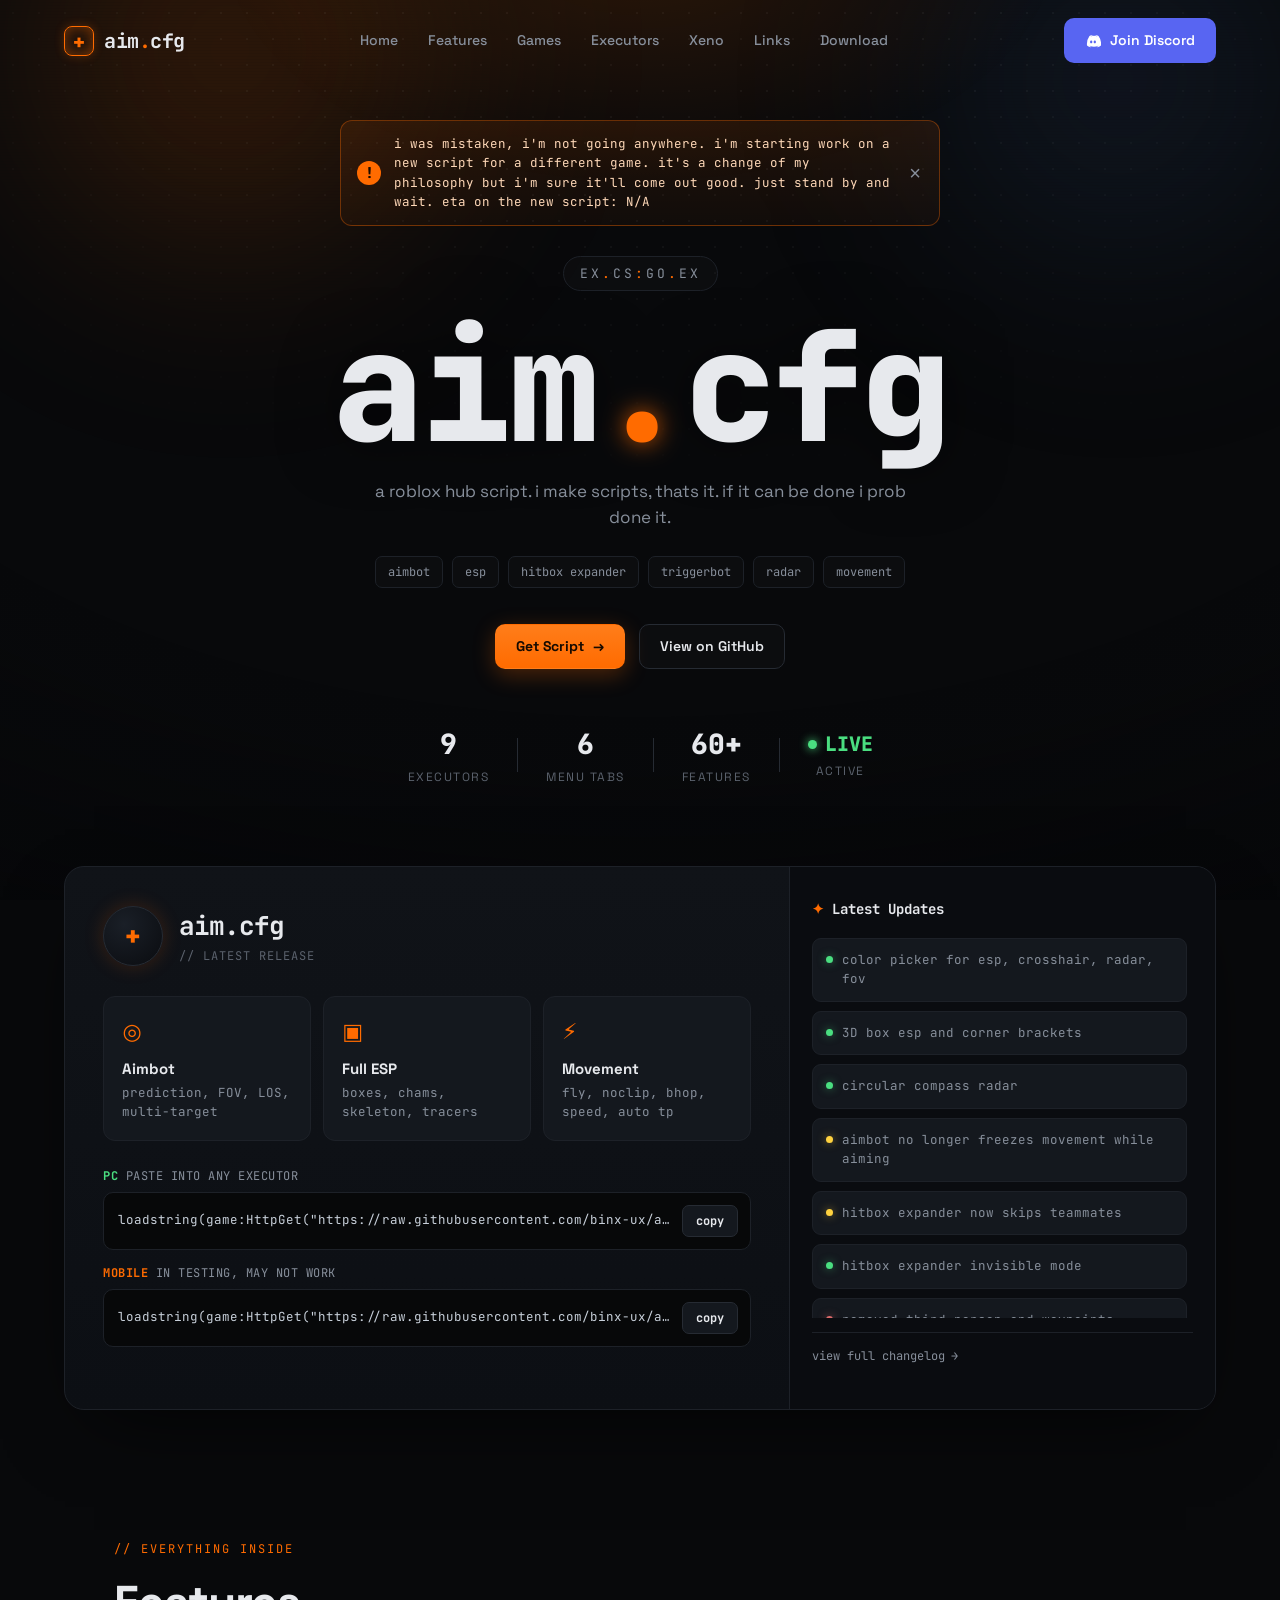
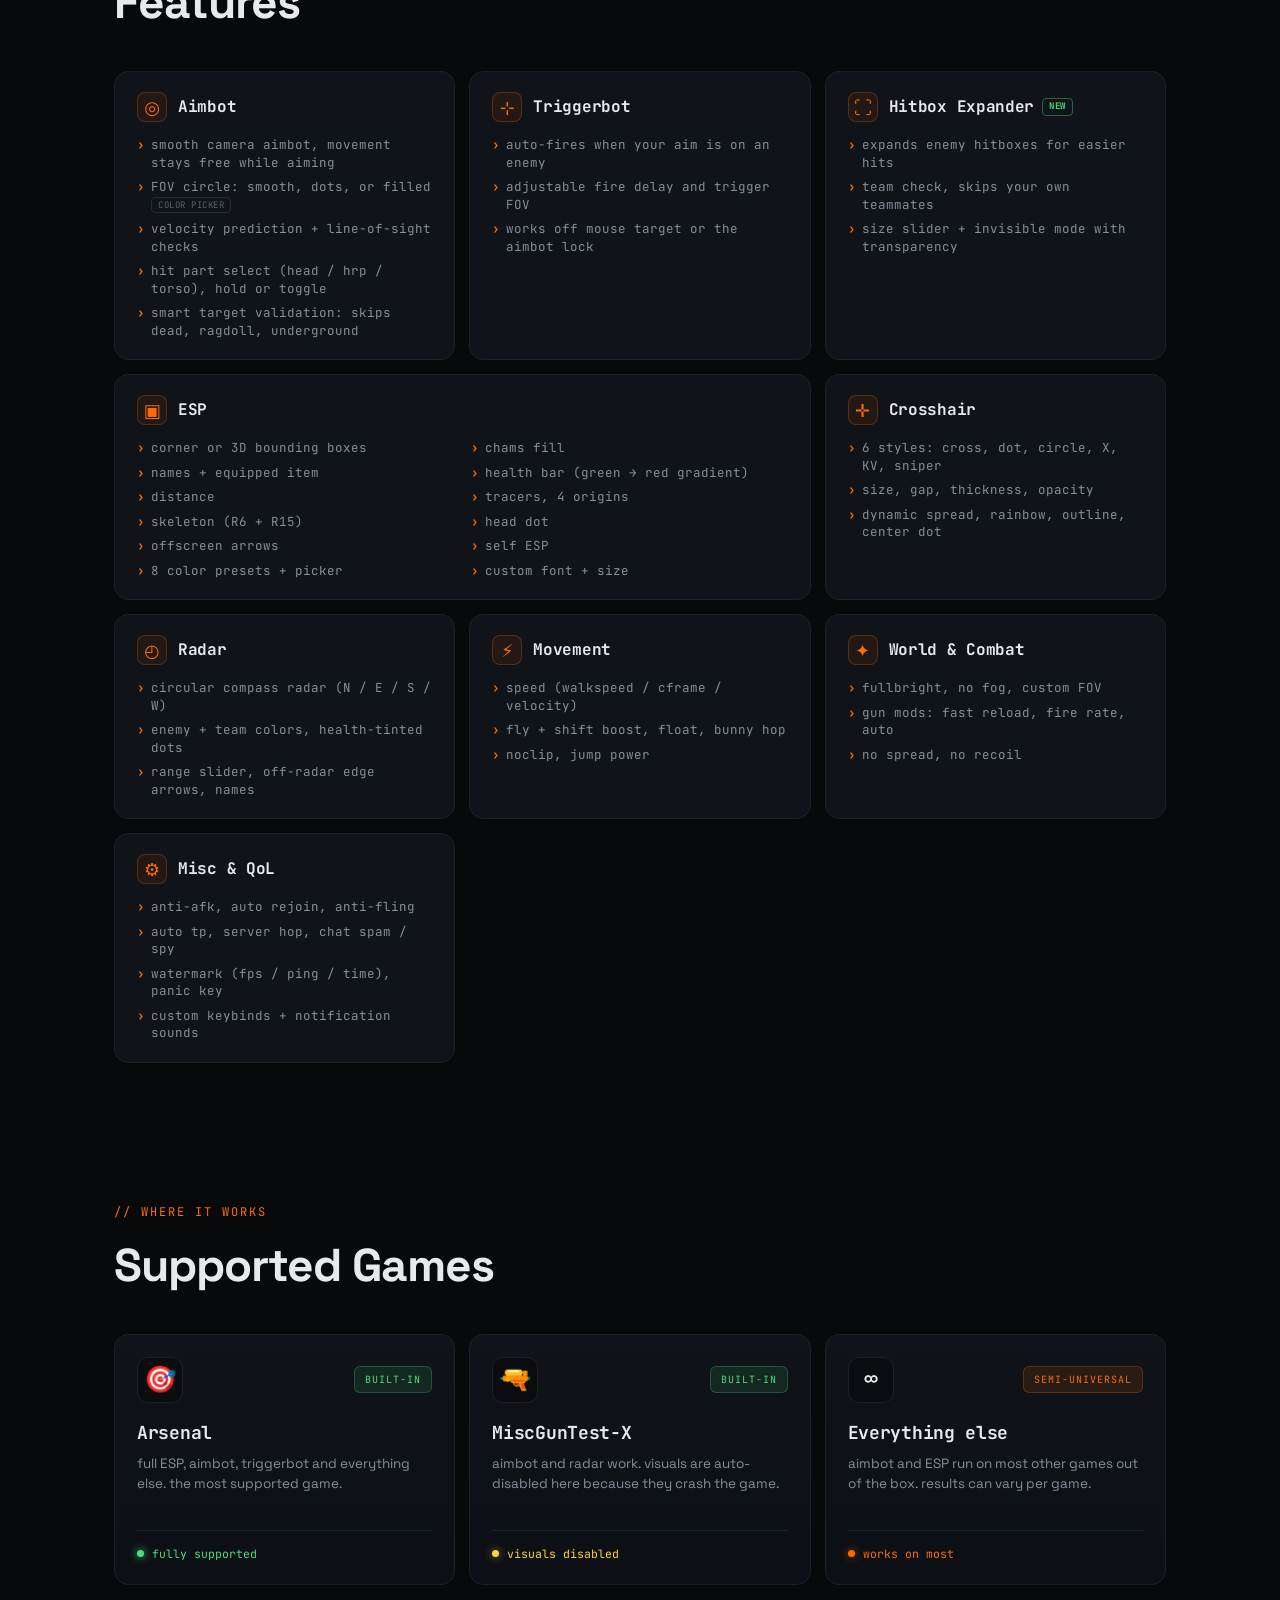
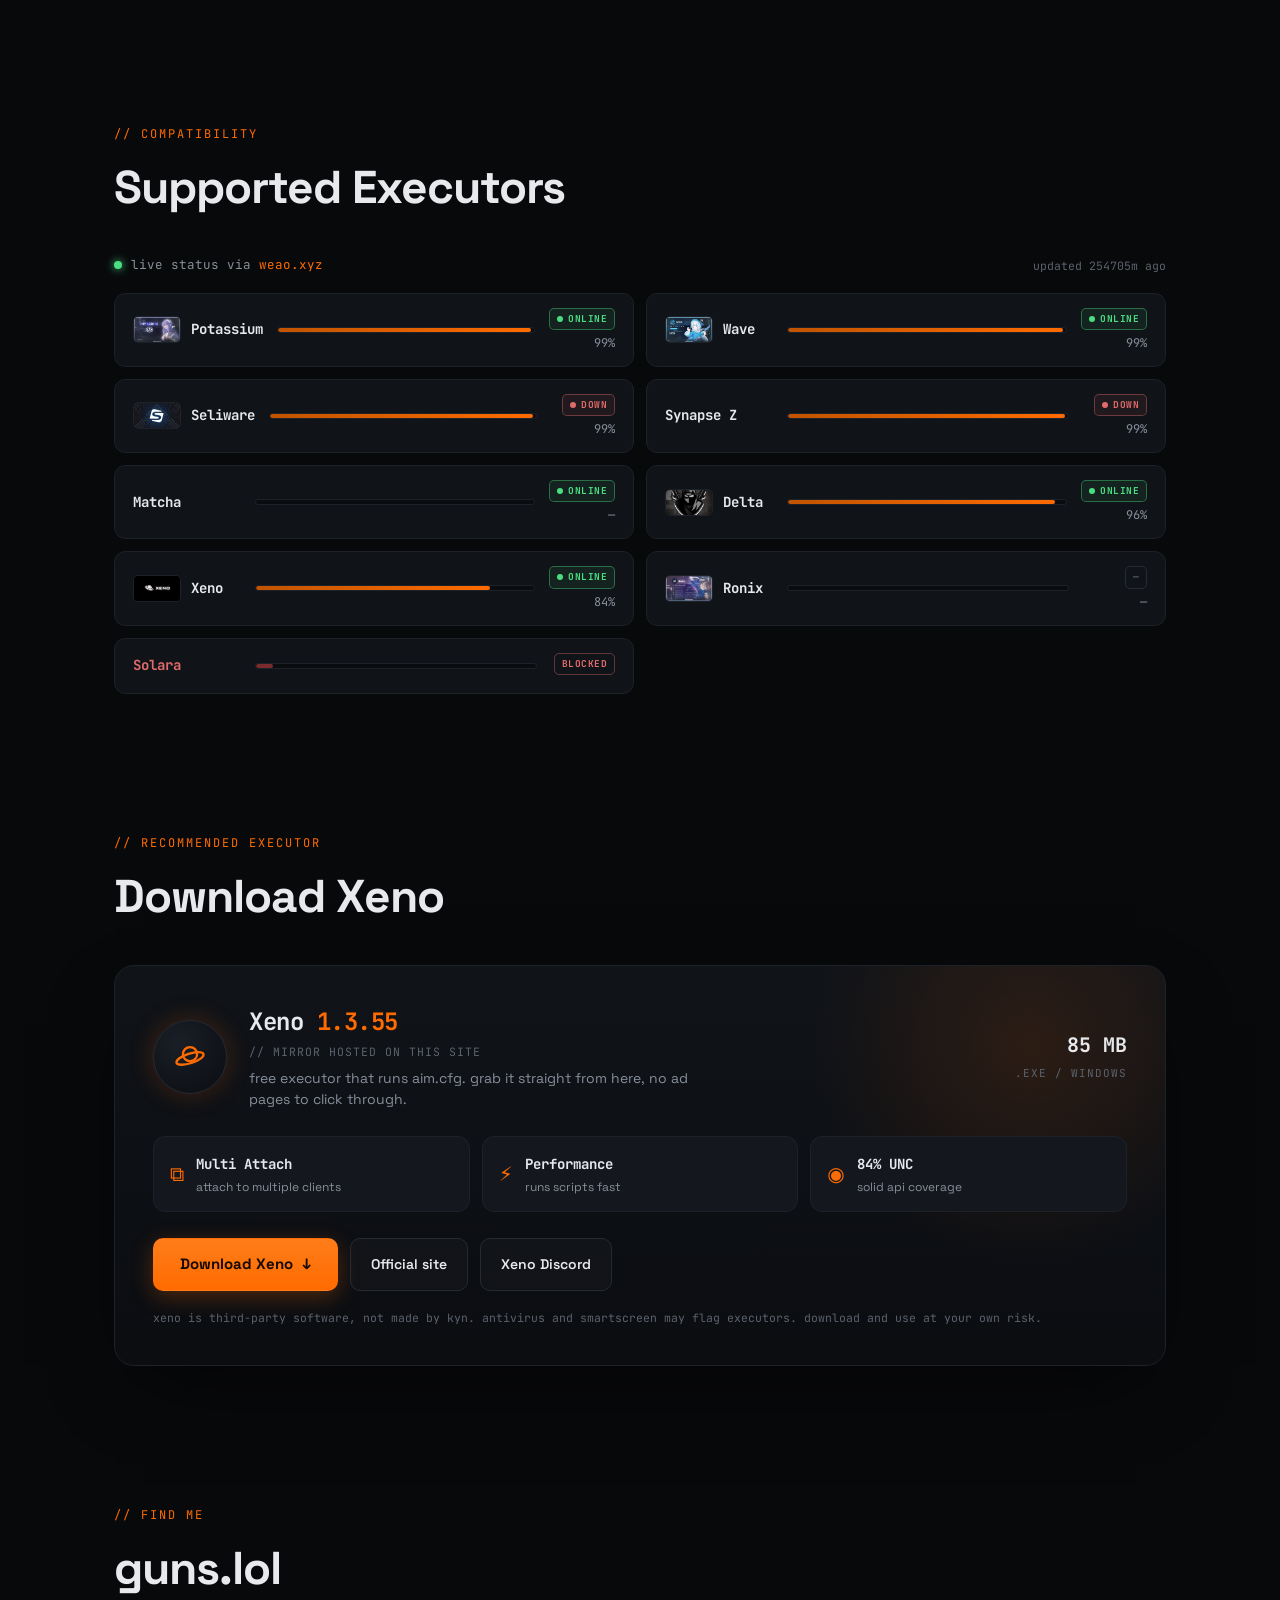
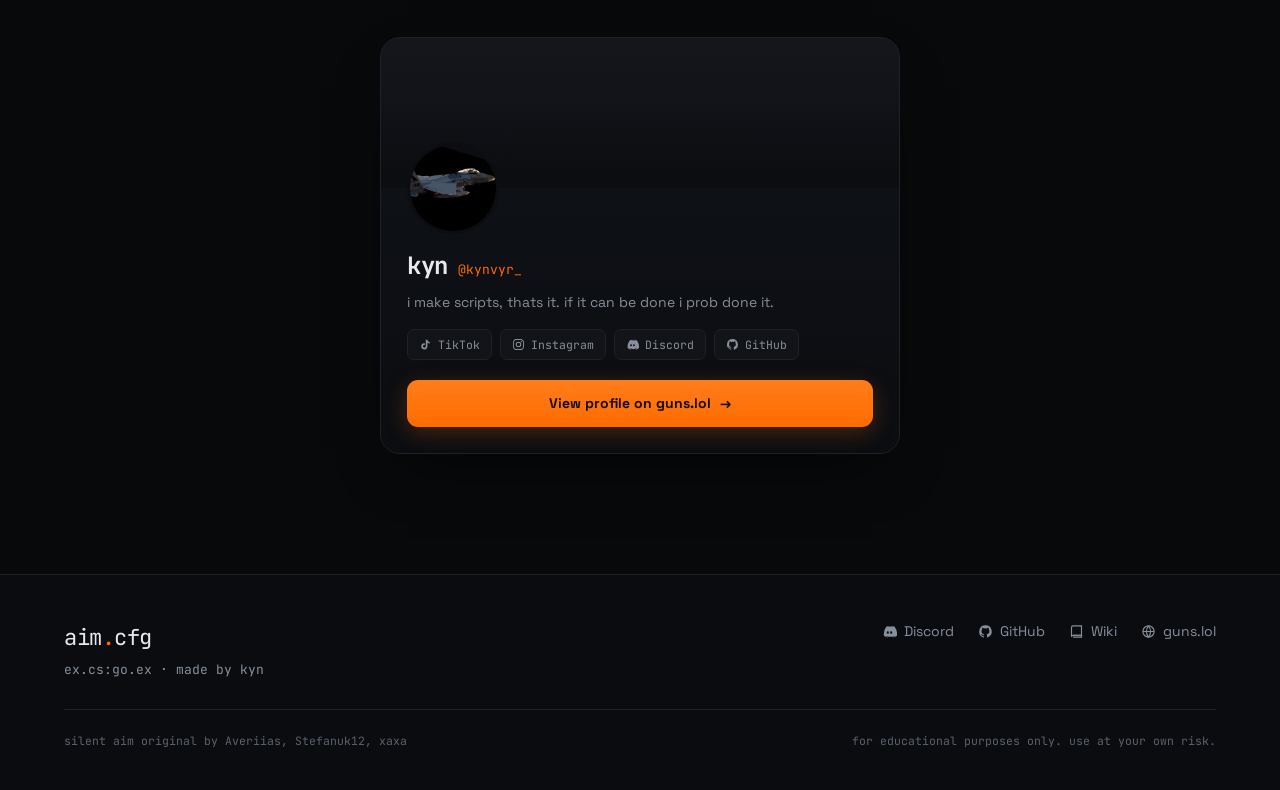
==== commit 58220c69: "Update notice: not leaving, starting a new script for a different game" ====
--- a/index.html
+++ b/index.html
@@ -62,7 +62,7 @@
   <section class="hero">
     <div class="notice reveal" id="notice" role="status">
       <span class="notice-ico">!</span>
-      <p>heads up: this is the last update for about a month. i'm out of the country for a while so no new updates or fast support till i'm back. aim.cfg still works fine. sorry!</p>
+      <p>i was mistaken, i'm not going anywhere. i'm starting work on a new script for a different game. it's a change of my philosophy but i'm sure it'll come out good. just stand by and wait. eta on the new script: N/A</p>
       <button class="notice-x" id="notice-x" aria-label="dismiss">&times;</button>
     </div>
     <div class="hero-tag reveal">ex<span>.</span>cs<span>:</span>go<span>.</span>ex</div>
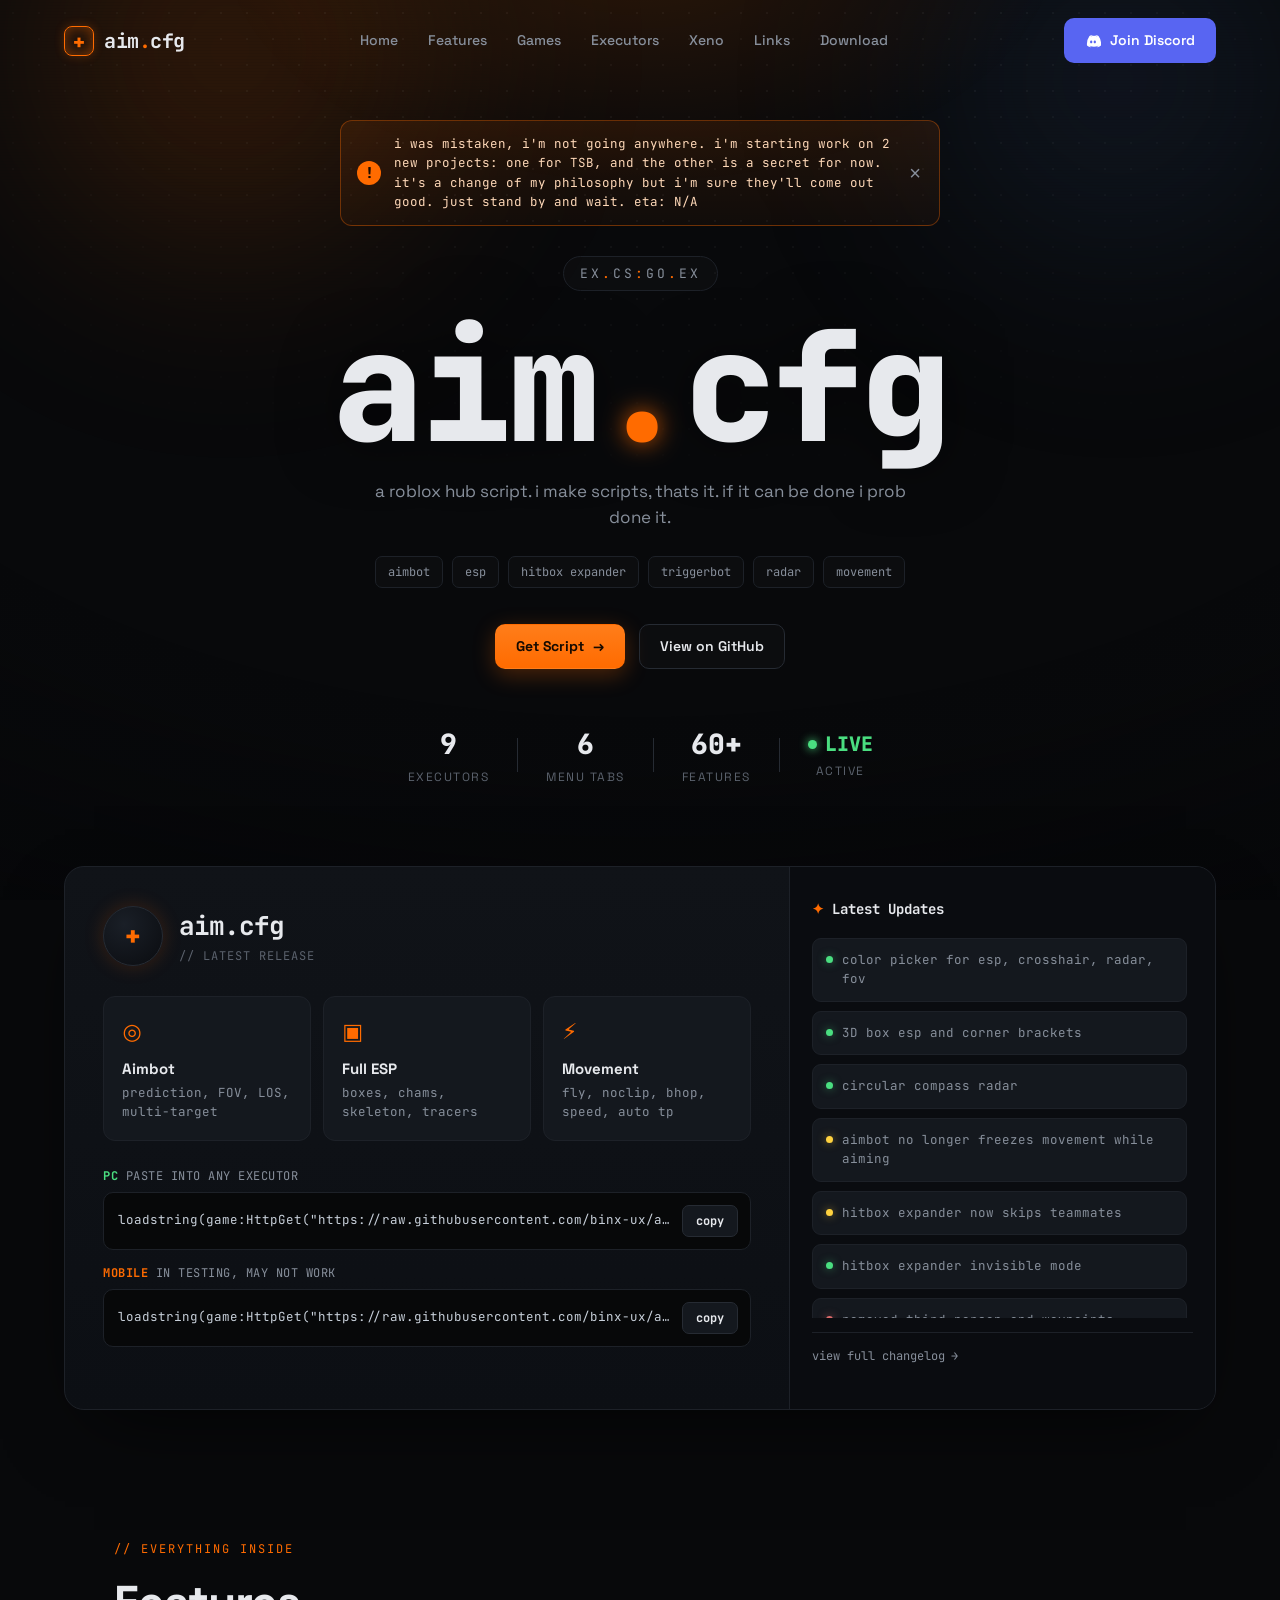
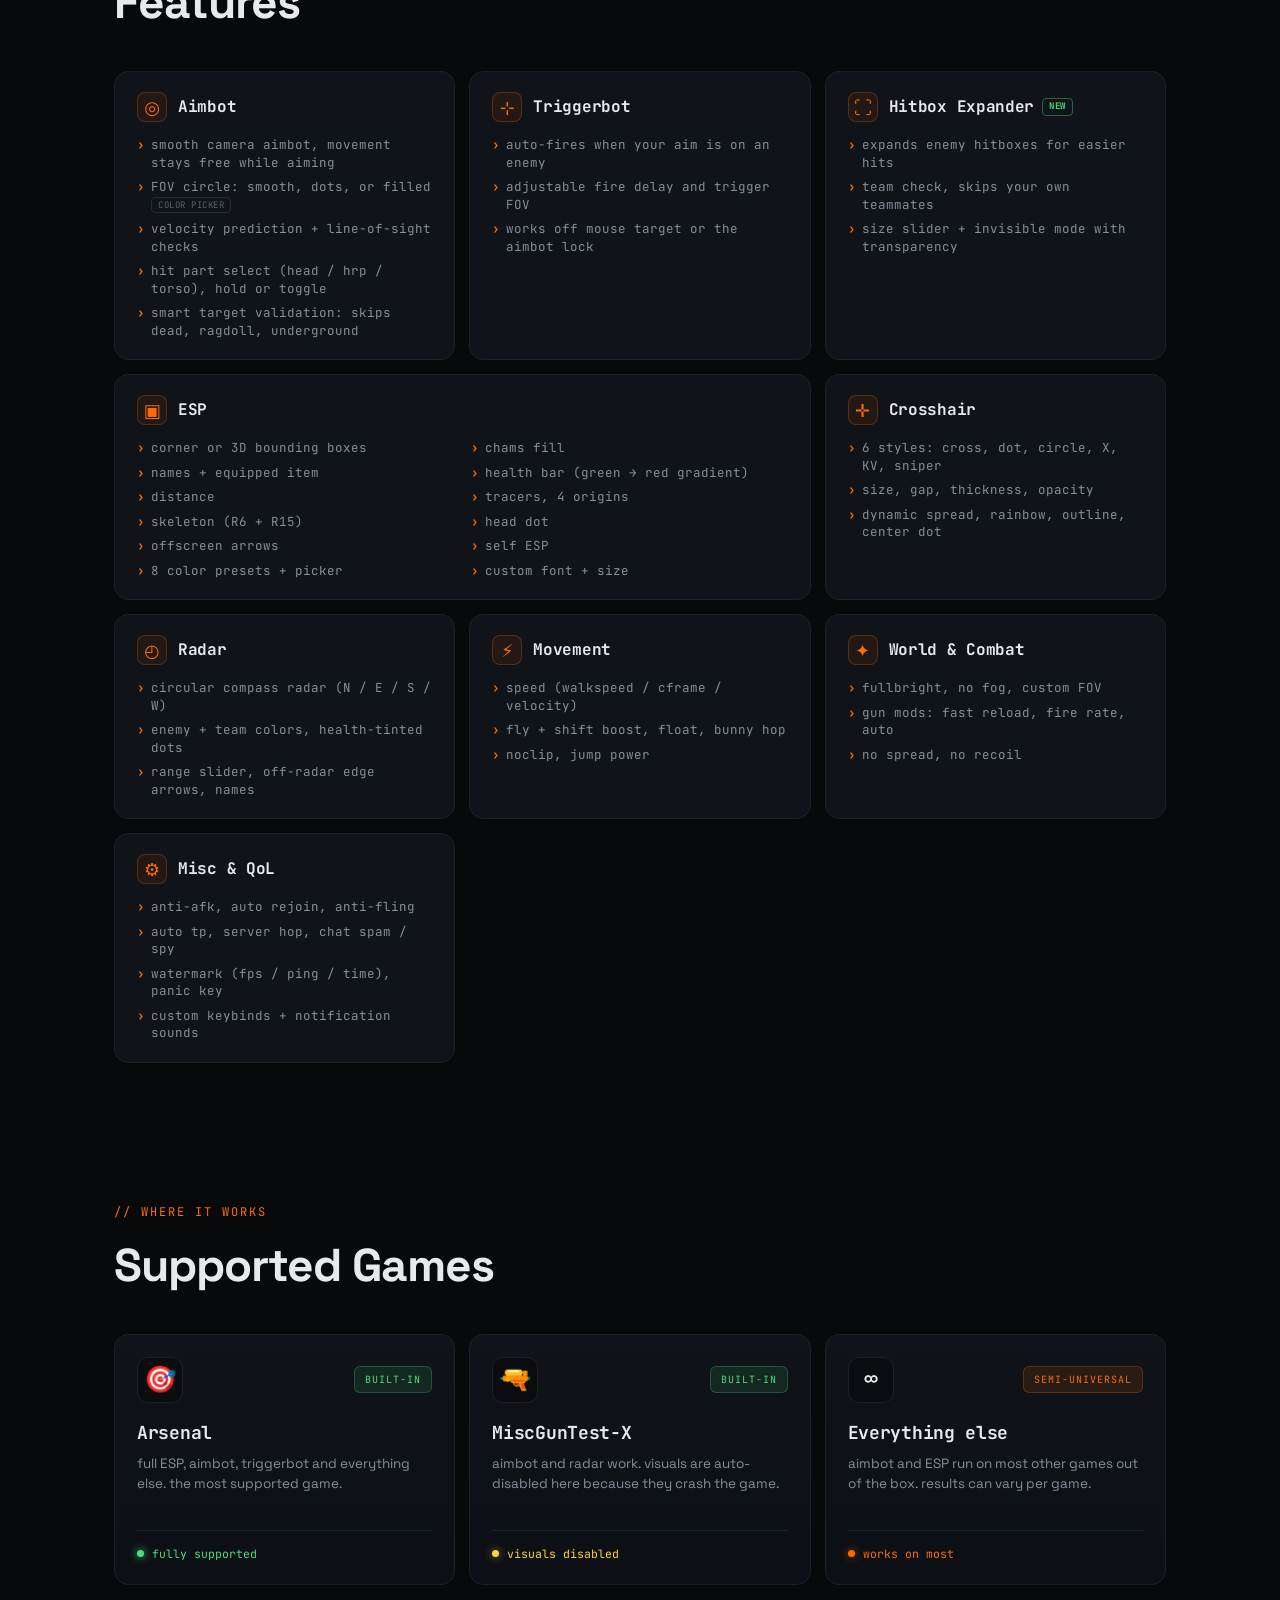
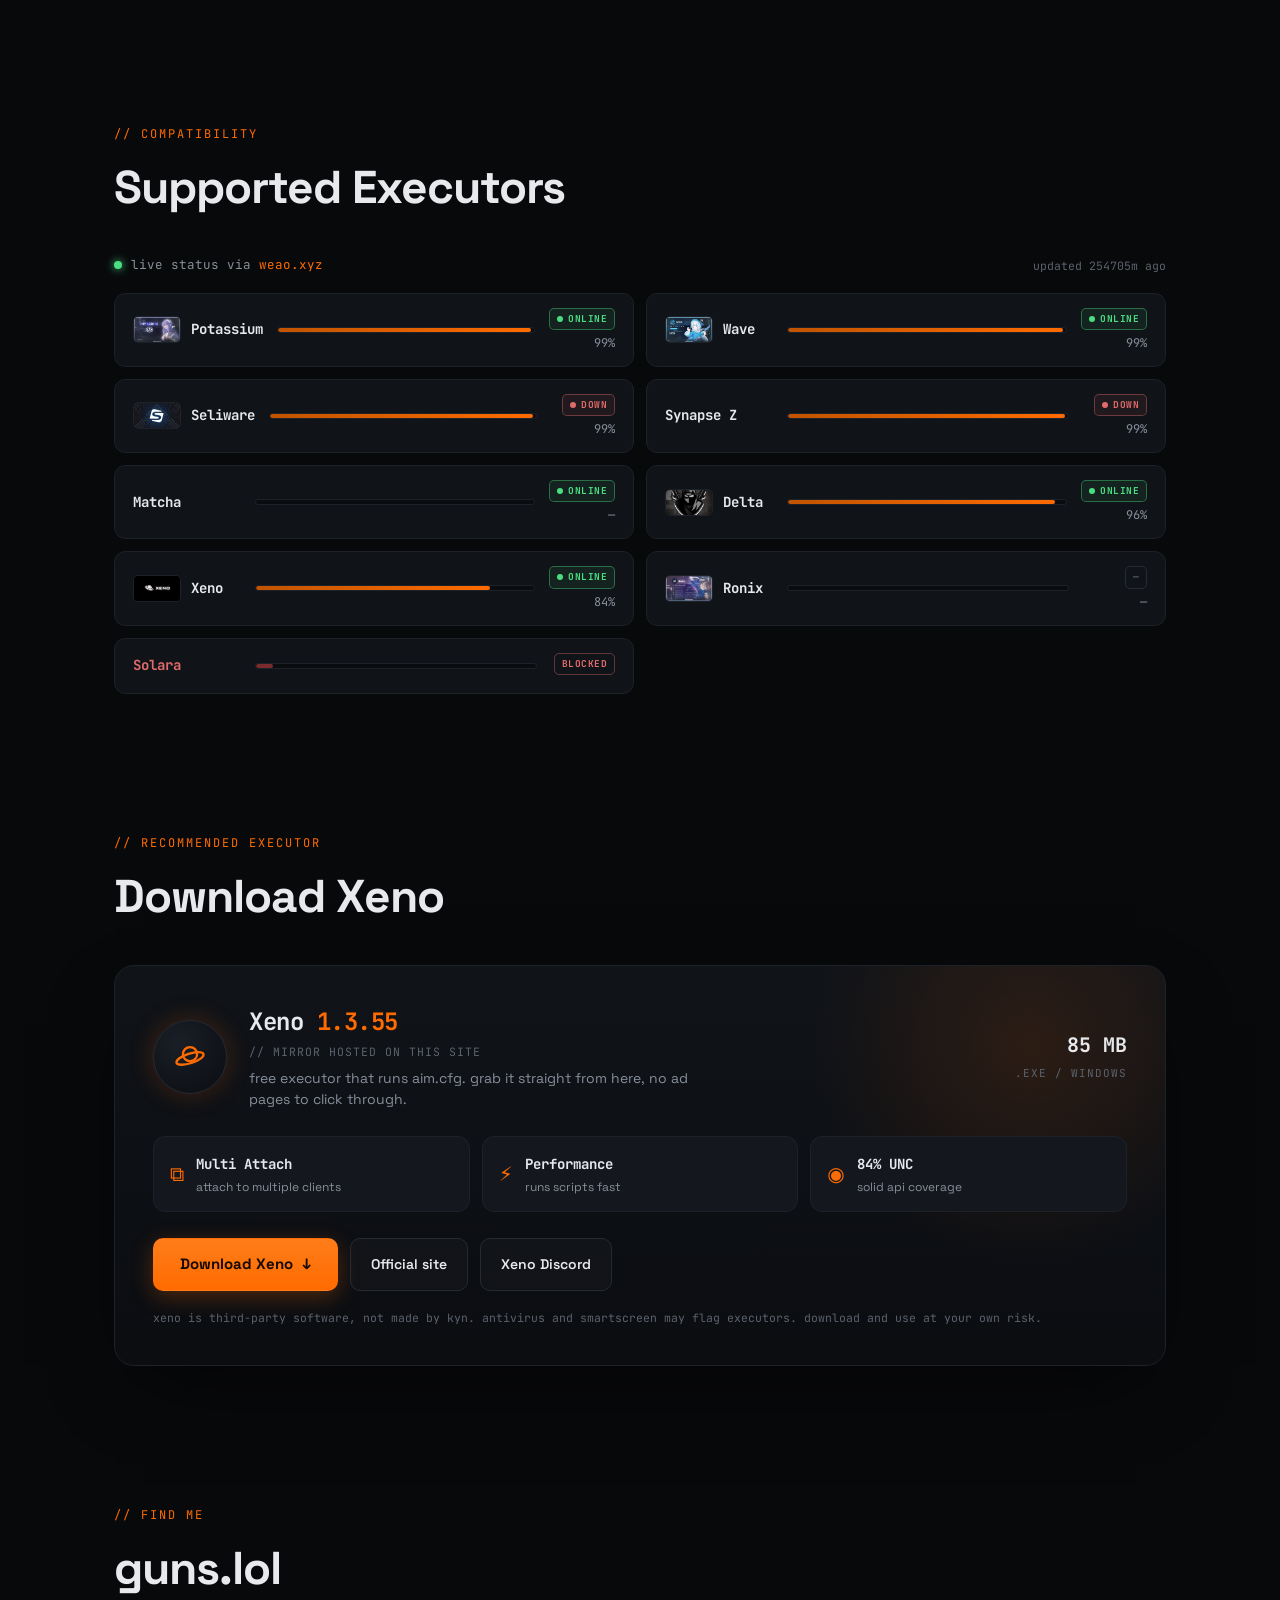
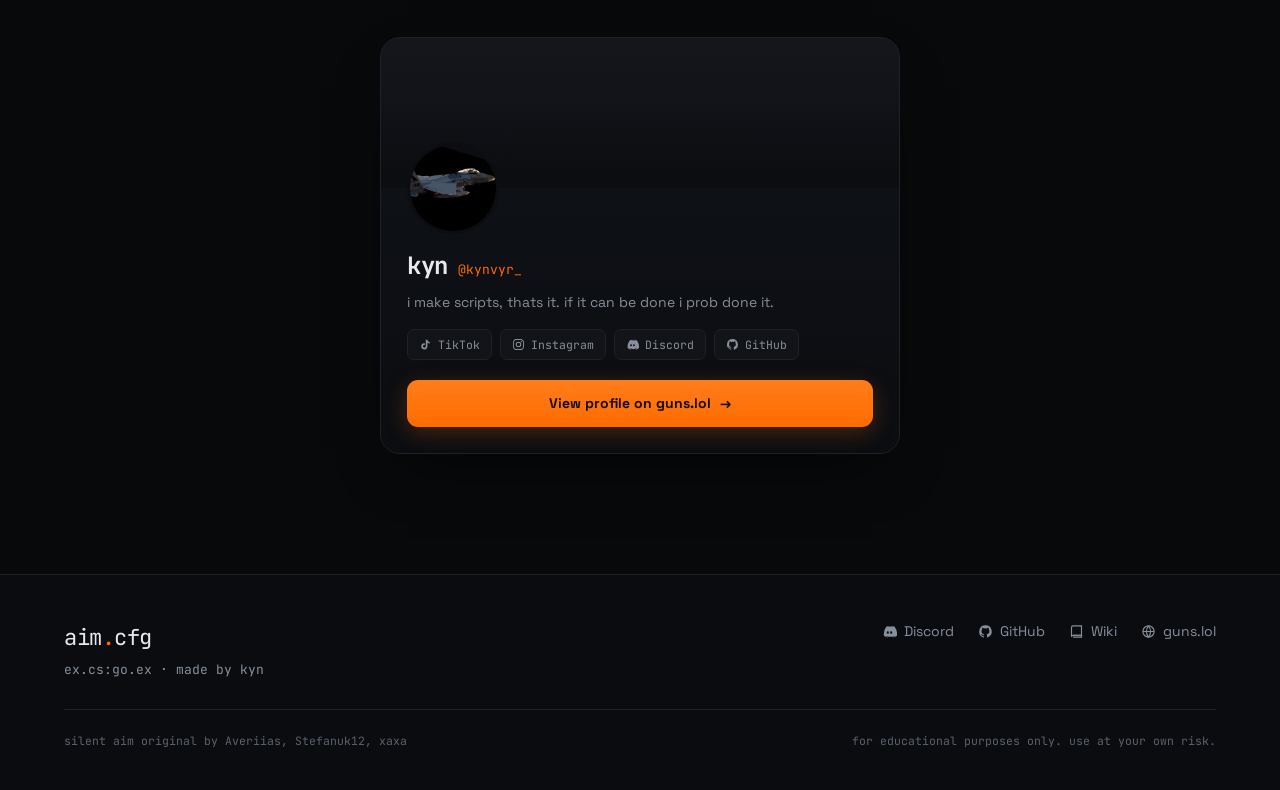
==== commit ad6c3ded: "Update notice: 2 new projects (TSB + secret)" ====
--- a/index.html
+++ b/index.html
@@ -62,7 +62,7 @@
   <section class="hero">
     <div class="notice reveal" id="notice" role="status">
       <span class="notice-ico">!</span>
-      <p>i was mistaken, i'm not going anywhere. i'm starting work on a new script for a different game. it's a change of my philosophy but i'm sure it'll come out good. just stand by and wait. eta on the new script: N/A</p>
+      <p>i was mistaken, i'm not going anywhere. i'm starting work on 2 new projects: one for TSB, and the other is a secret for now. it's a change of my philosophy but i'm sure they'll come out good. just stand by and wait. eta: N/A</p>
       <button class="notice-x" id="notice-x" aria-label="dismiss">&times;</button>
     </div>
     <div class="hero-tag reveal">ex<span>.</span>cs<span>:</span>go<span>.</span>ex</div>
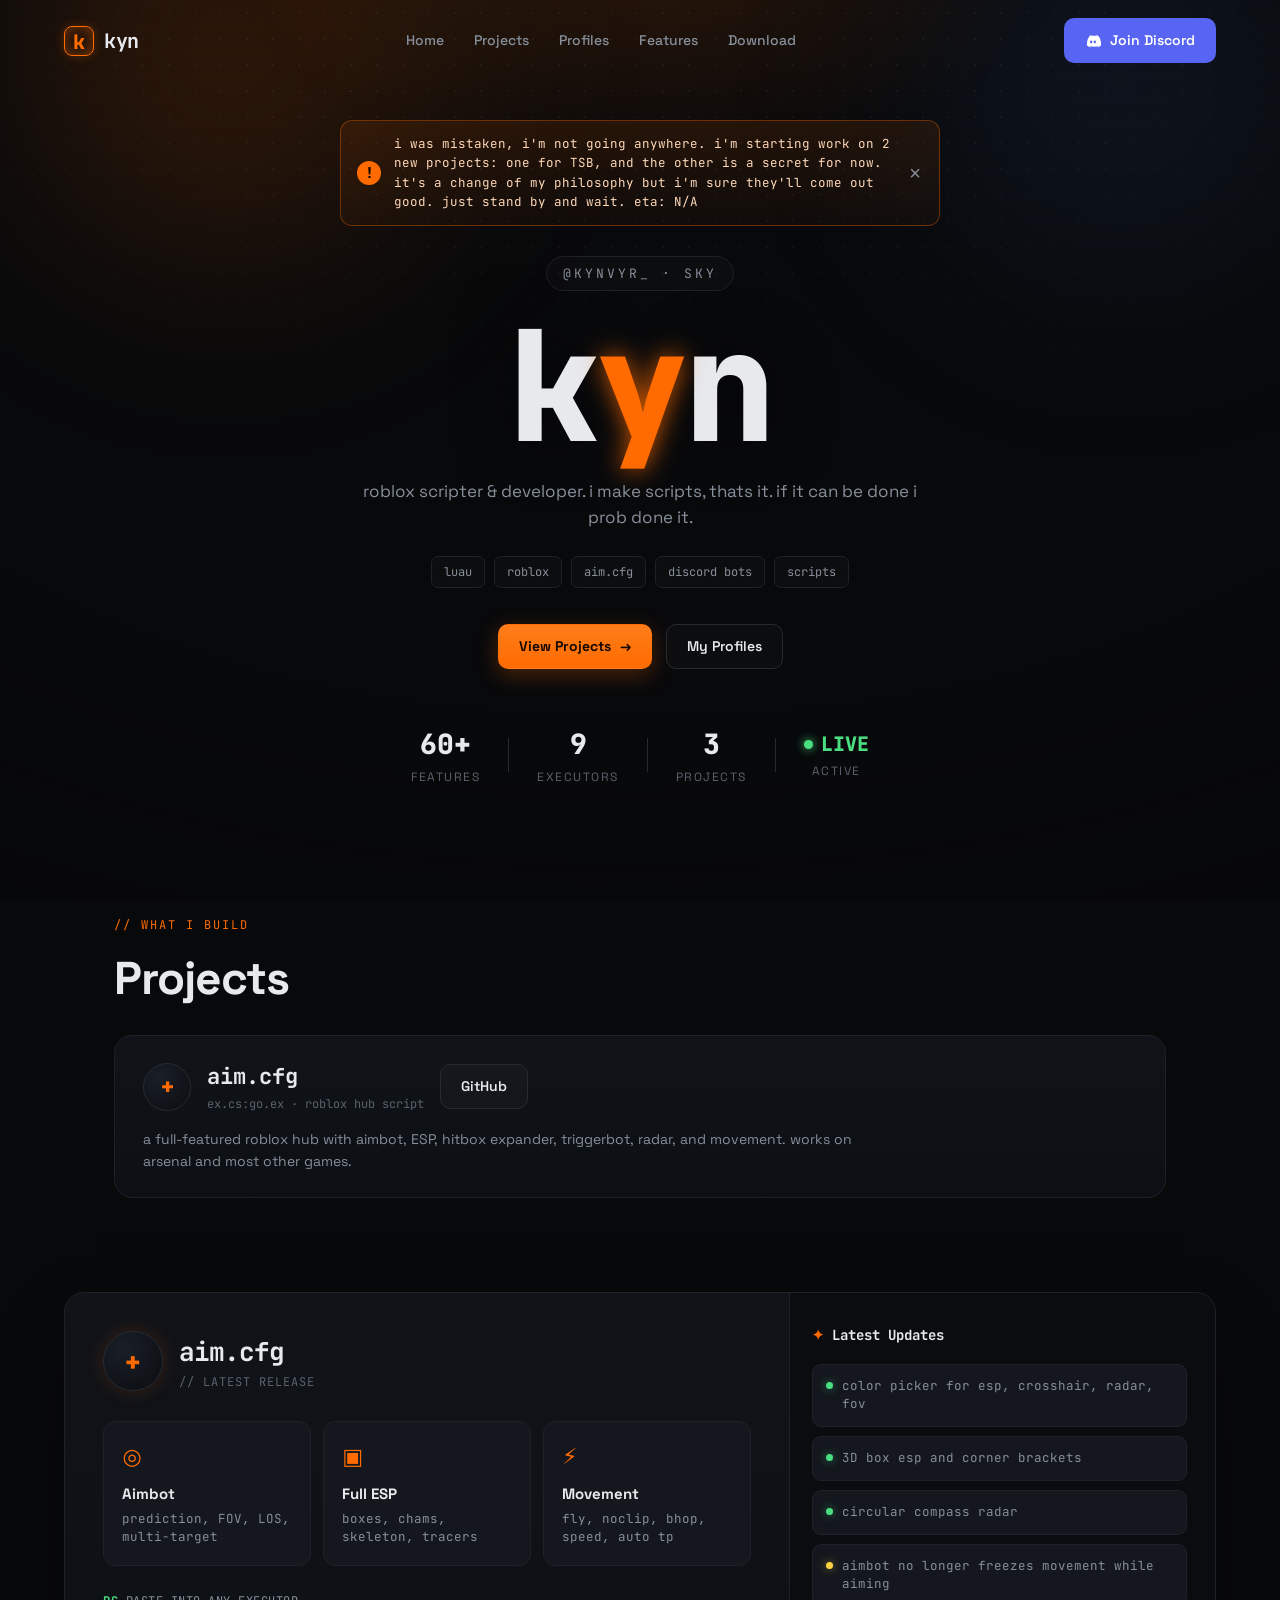
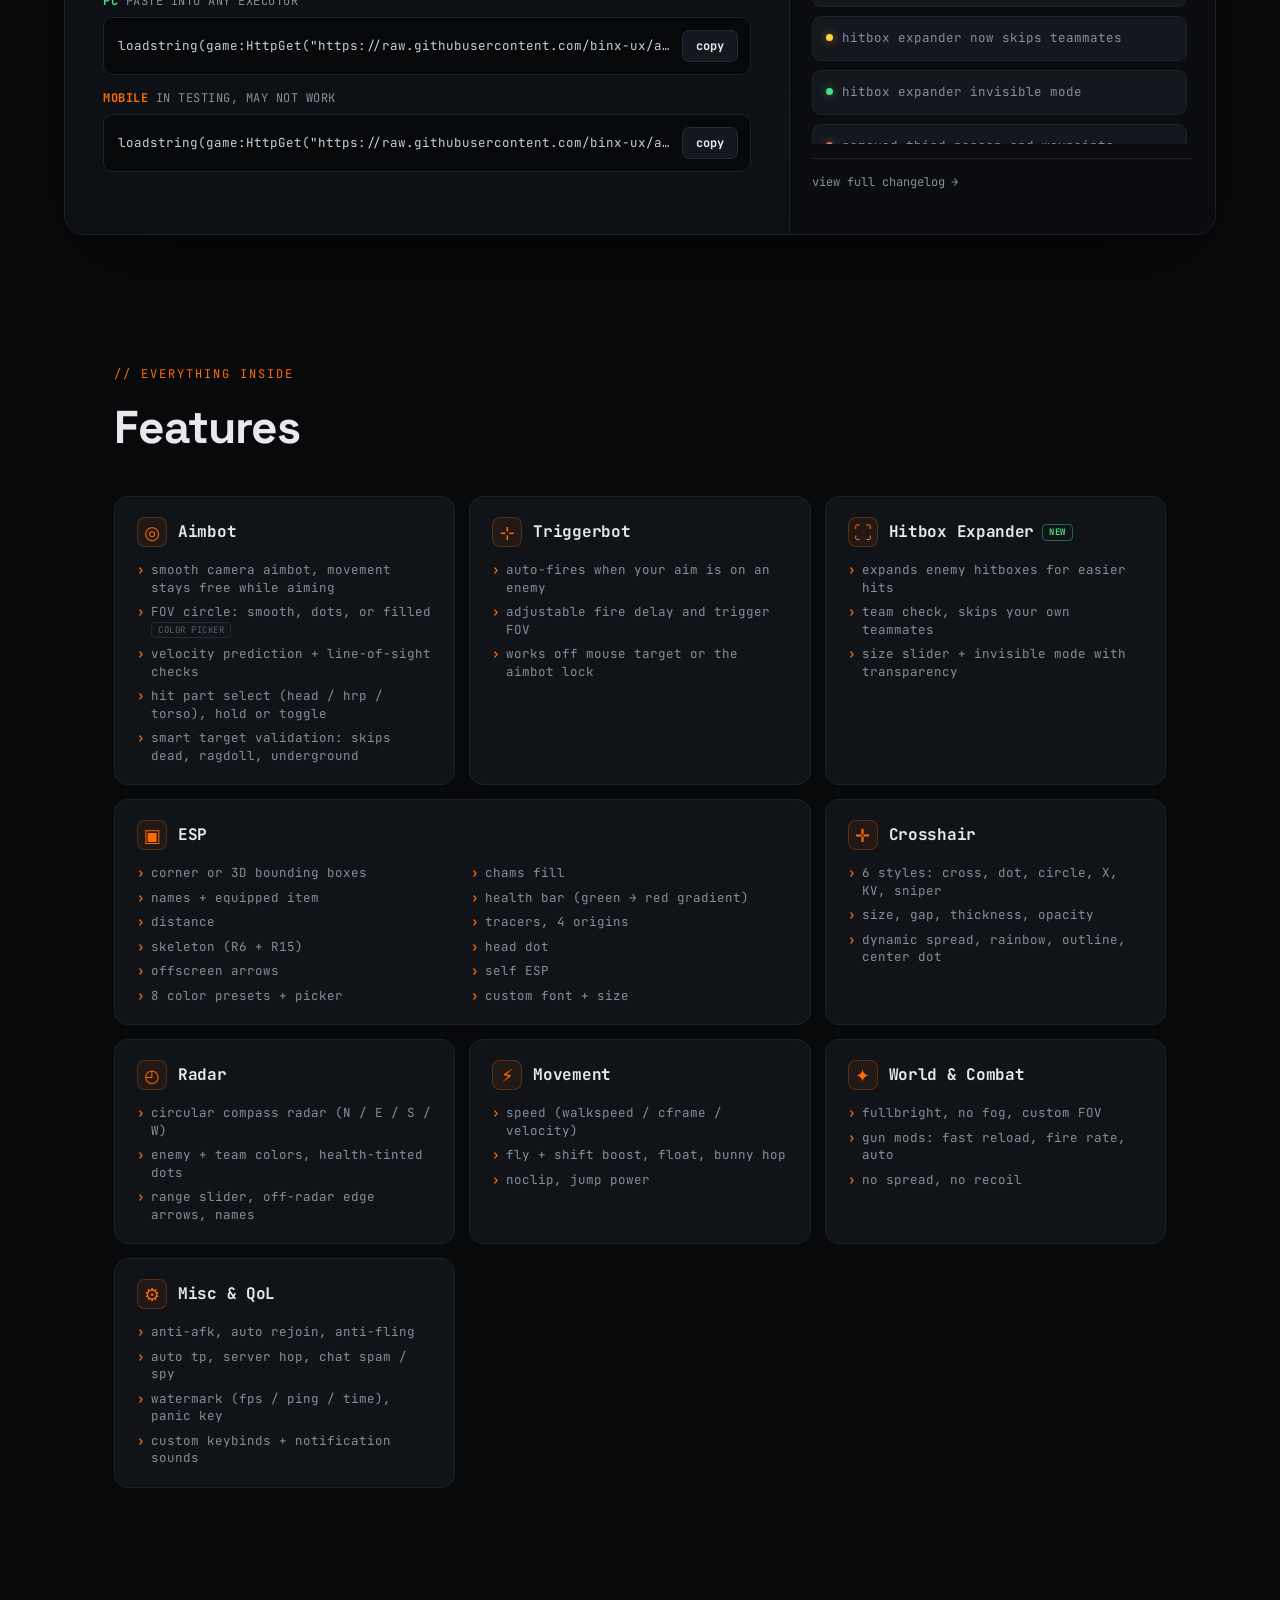
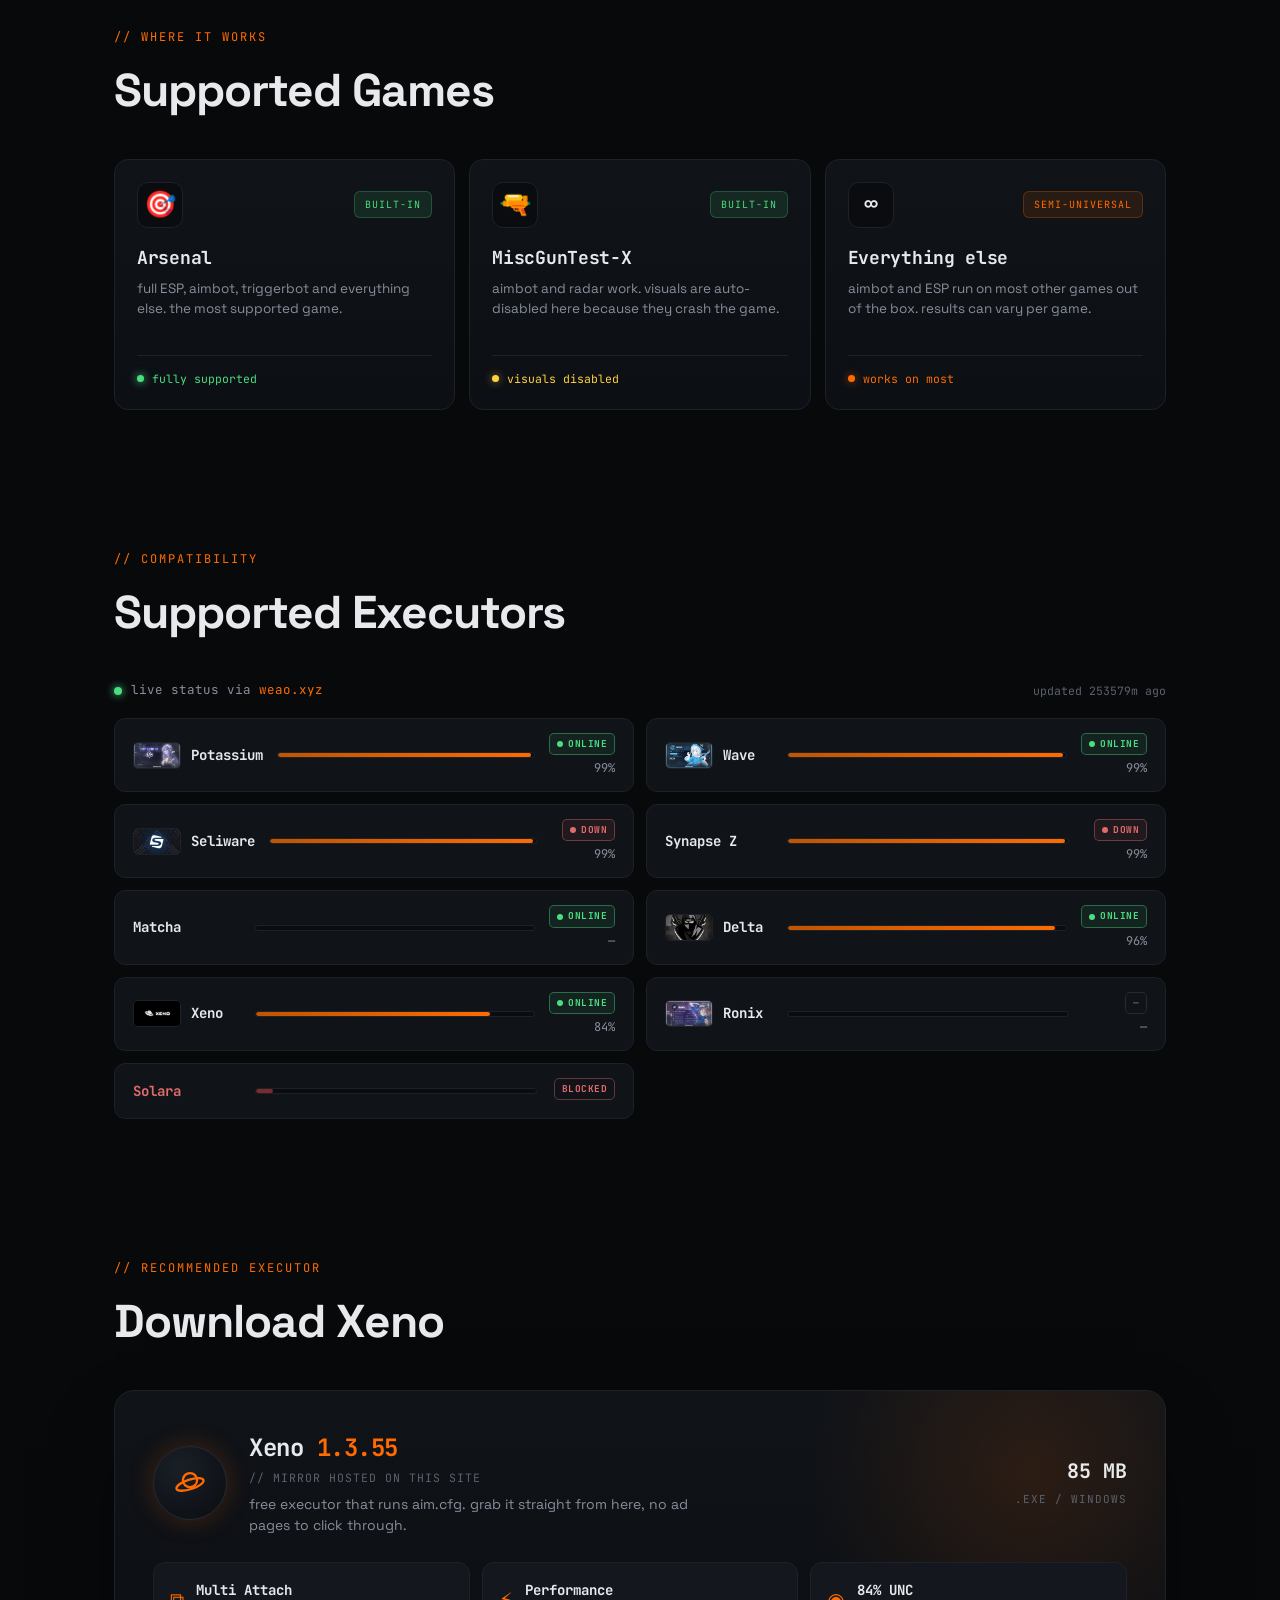
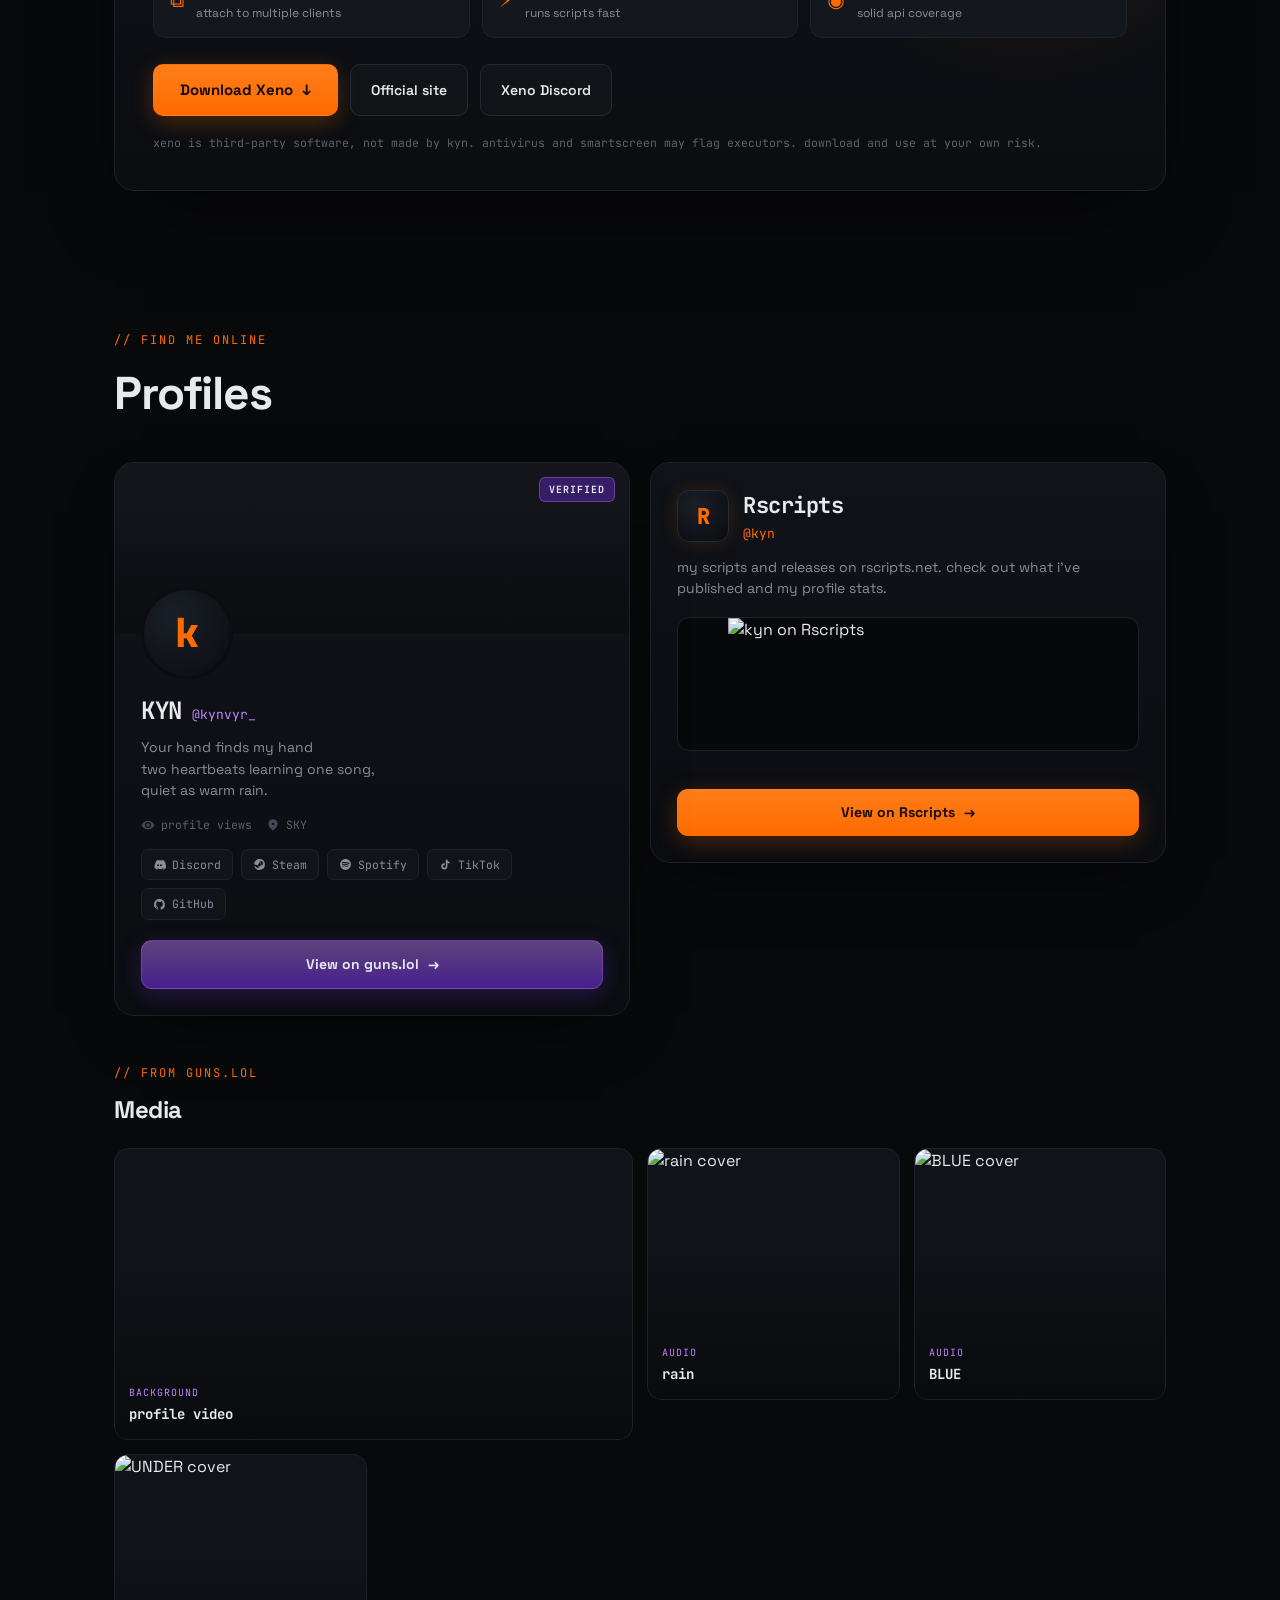
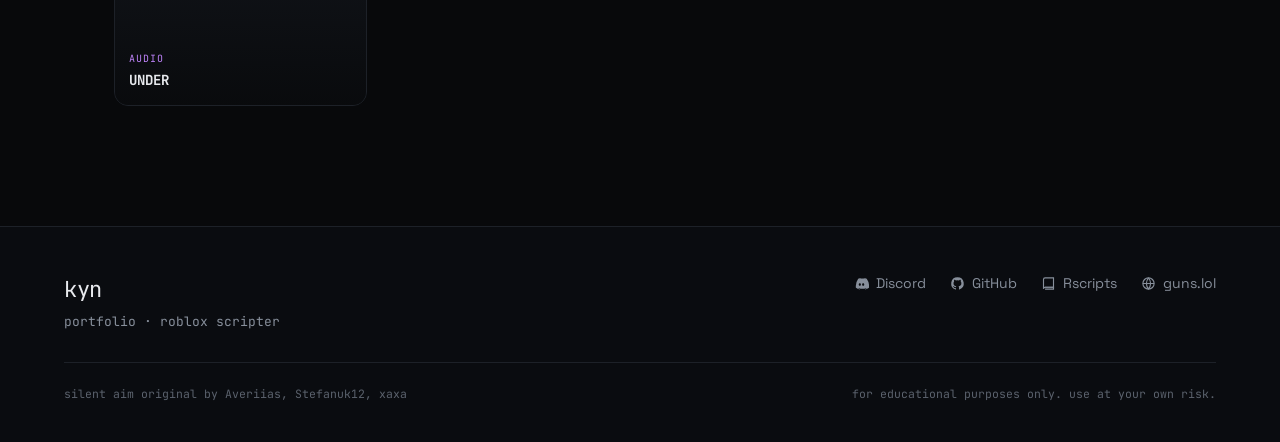
==== commit 805f0646: "Transform site into kyn portfolio with guns.lol and Rscripts profile cards. Add portfolio hero, proj" ====
--- a/index.html
+++ b/index.html
@@ -3,10 +3,10 @@
 <head>
 <meta charset="UTF-8">
 <meta name="viewport" content="width=device-width, initial-scale=1.0">
-<title>aim.cfg — ex.cs:go.ex</title>
+<title>kyn — portfolio</title>
 <link rel="icon" href="favicon.png" type="image/png">
 <link rel="apple-touch-icon" href="favicon.png">
-<meta name="description" content="aim.cfg — a Roblox hub script. aimbot, ESP, hitbox expander, triggerbot, radar, movement. made by kyn.">
+<meta name="description" content="kyn — roblox scripter & developer. aim.cfg, guns.lol, rscripts. if it can be done i prob done it.">
 <link rel="preconnect" href="https://fonts.googleapis.com">
 <link rel="preconnect" href="https://fonts.gstatic.com" crossorigin>
 <link href="https://fonts.googleapis.com/css2?family=JetBrains+Mono:wght@400;500;700;800&family=Space+Grotesk:wght@500;600;700&display=swap" rel="stylesheet">
@@ -17,14 +17,14 @@
 <!-- splash / loading screen -->
 <div class="splash" id="splash">
   <video class="splash-video" autoplay muted loop playsinline preload="auto">
-    <source src="assets/profile.mp4" type="video/mp4">
+    <source src="https://r2.guns.lol/7d5d9cec-2268-4061-835d-c072f34be483.mp4" type="video/mp4">
   </video>
   <div class="splash-overlay"></div>
   <div class="splash-grid"></div>
   <div class="splash-content">
     <div class="splash-leaf">🍃</div>
-    <div class="splash-title">aim<span>.</span>cfg</div>
-    <div class="splash-sub">made by kyn</div>
+    <div class="splash-title">kyn</div>
+    <div class="splash-sub">portfolio</div>
     <div class="splash-bar"><i></i></div>
   </div>
 </div>
@@ -39,16 +39,14 @@
 <!-- nav -->
 <header class="nav" id="nav">
   <a class="brand" href="#top">
-    <span class="brand-mark">+</span>
-    <span class="brand-name">aim<span class="dot">.</span>cfg</span>
+    <span class="brand-mark">k</span>
+    <span class="brand-name">kyn</span>
   </a>
   <nav class="nav-links">
     <a href="#top">Home</a>
+    <a href="#projects">Projects</a>
+    <a href="#profiles">Profiles</a>
     <a href="#features">Features</a>
-    <a href="#games">Games</a>
-    <a href="#executors">Executors</a>
-    <a href="#xeno">Xeno</a>
-    <a href="#links">Links</a>
     <a href="#get">Download</a>
   </nav>
   <a class="btn btn-discord" href="https://discord.gg/pjfPGmzbN7" target="_blank" rel="noopener">
@@ -65,32 +63,48 @@
       <p>i was mistaken, i'm not going anywhere. i'm starting work on 2 new projects: one for TSB, and the other is a secret for now. it's a change of my philosophy but i'm sure they'll come out good. just stand by and wait. eta: N/A</p>
       <button class="notice-x" id="notice-x" aria-label="dismiss">&times;</button>
     </div>
-    <div class="hero-tag reveal">ex<span>.</span>cs<span>:</span>go<span>.</span>ex</div>
-    <h1 class="hero-title reveal">aim<span class="crosshair-dot">.</span>cfg</h1>
-    <p class="hero-sub reveal">a roblox hub script. i make scripts, thats it. if it can be done i prob done it.</p>
+    <div class="hero-tag reveal">@kynvyr_ · SKY</div>
+    <h1 class="hero-title reveal">k<span class="crosshair-dot">y</span>n</h1>
+    <p class="hero-sub reveal">roblox scripter & developer. i make scripts, thats it. if it can be done i prob done it.</p>
 
     <div class="chips reveal">
-      <span class="chip">aimbot</span>
-      <span class="chip">esp</span>
-      <span class="chip">hitbox expander</span>
-      <span class="chip">triggerbot</span>
-      <span class="chip">radar</span>
-      <span class="chip">movement</span>
+      <span class="chip">luau</span>
+      <span class="chip">roblox</span>
+      <span class="chip">aim.cfg</span>
+      <span class="chip">discord bots</span>
+      <span class="chip">scripts</span>
     </div>
 
     <div class="hero-actions reveal">
-      <a href="#get" class="btn btn-primary">Get Script <span class="arr">→</span></a>
-      <a href="https://github.com/binx-ux/aim.cfg" target="_blank" rel="noopener" class="btn btn-ghost">View on GitHub</a>
+      <a href="#projects" class="btn btn-primary">View Projects <span class="arr">→</span></a>
+      <a href="#profiles" class="btn btn-ghost">My Profiles</a>
     </div>
 
     <div class="stats reveal">
+      <div class="stat"><b data-count="60" data-suffix="+">0</b><span>features</span></div>
+      <div class="divider"></div>
       <div class="stat"><b data-count="9">0</b><span>executors</span></div>
       <div class="divider"></div>
-      <div class="stat"><b data-count="6">0</b><span>menu tabs</span></div>
-      <div class="divider"></div>
-      <div class="stat"><b data-count="60" data-suffix="+">0</b><span>features</span></div>
+      <div class="stat"><b data-count="3">0</b><span>projects</span></div>
       <div class="divider"></div>
       <div class="stat live"><b><i></i>live</b><span>active</span></div>
+    </div>
+  </section>
+
+  <!-- projects -->
+  <section class="section" id="projects">
+    <div class="sec-label">// what i build</div>
+    <h2 class="sec-title">Projects</h2>
+    <div class="project-spotlight reveal">
+      <div class="project-spotlight-top">
+        <div class="project-spotlight-ico">+</div>
+        <div>
+          <h3>aim.cfg</h3>
+          <p class="project-spotlight-tag">ex.cs:go.ex · roblox hub script</p>
+        </div>
+        <a class="btn btn-ghost" href="https://github.com/binx-ux/aim.cfg" target="_blank" rel="noopener">GitHub</a>
+      </div>
+      <p class="project-spotlight-desc">a full-featured roblox hub with aimbot, ESP, hitbox expander, triggerbot, radar, and movement. works on arsenal and most other games.</p>
     </div>
   </section>
 
@@ -359,38 +373,103 @@
     </div>
   </section>
 
-  <!-- guns.lol -->
-  <section class="section" id="links">
-    <div class="sec-label">// find me</div>
-    <h2 class="sec-title">guns.lol</h2>
-    <div class="gl-card reveal">
-      <div class="gl-banner">
-        <video class="gl-video" autoplay muted loop playsinline preload="metadata">
-          <source src="assets/profile.mp4" type="video/mp4">
-        </video>
-        <div class="gl-banner-fade"></div>
-      </div>
-      <div class="gl-body">
-        <div class="gl-avatar">
-          <img src="assets/pfp.webp" alt="kyn" onerror="this.style.display='none';this.nextElementSibling.style.display='grid'">
-          <span class="gl-avatar-fallback">k</span>
-        </div>
-        <div class="gl-name">
-          <h3>kyn</h3>
-          <div class="gl-handle">@kynvyr_</div>
-        </div>
-        <p class="gl-bio">i make scripts, thats it. if it can be done i prob done it.</p>
-        <div class="gl-socials">
-          <a class="gl-chip" href="https://www.tiktok.com/@kynvyr" target="_blank" rel="noopener">
-            <svg viewBox="0 0 24 24" fill="currentColor"><path d="M16.6 5.8a4.3 4.3 0 0 1-1-2.8h-3.1v12.4a2.6 2.6 0 1 1-2.6-2.6c.3 0 .5 0 .8.1V9.7a5.7 5.7 0 1 0 4.9 5.6V8.9a7.3 7.3 0 0 0 4.3 1.4V7.2a4.3 4.3 0 0 1-3.3-1.4z"/></svg>TikTok</a>
-          <a class="gl-chip" href="https://www.instagram.com/_binxix/" target="_blank" rel="noopener">
-            <svg viewBox="0 0 24 24" fill="currentColor"><path d="M12 2c2.7 0 3 0 4.1.06 1.1.05 1.8.24 2.4.5.7.27 1.2.63 1.8 1.2.6.6.95 1.1 1.2 1.8.26.6.45 1.3.5 2.4.06 1.1.06 1.4.06 4.1s0 3-.06 4.1c-.05 1.1-.24 1.8-.5 2.4-.27.7-.63 1.2-1.2 1.8-.6.6-1.1.95-1.8 1.2-.6.26-1.3.45-2.4.5-1.1.06-1.4.06-4.1.06s-3 0-4.1-.06c-1.1-.05-1.8-.24-2.4-.5-.7-.27-1.2-.63-1.8-1.2-.6-.6-.95-1.1-1.2-1.8-.26-.6-.45-1.3-.5-2.4C2 15 2 14.7 2 12s0-3 .06-4.1c.05-1.1.24-1.8.5-2.4.27-.7.63-1.2 1.2-1.8.6-.6 1.1-.95 1.8-1.2.6-.26 1.3-.45 2.4-.5C9 2 9.3 2 12 2zm0 1.8c-2.7 0-3 0-4 .06-1 .04-1.5.22-1.9.36-.5.2-.8.4-1.2.8-.4.4-.6.7-.8 1.2-.14.4-.32.9-.36 1.9-.05 1-.06 1.3-.06 4s.01 3 .06 4c.04 1 .22 1.5.36 1.9.2.5.4.8.8 1.2.4.4.7.6 1.2.8.4.14.9.32 1.9.36 1 .05 1.3.06 4 .06s3 0 4-.06c1-.04 1.5-.22 1.9-.36.5-.2.8-.4 1.2-.8.4-.4.6-.7.8-1.2.14-.4.32-.9.36-1.9.05-1 .06-1.3.06-4s0-3-.06-4c-.04-1-.22-1.5-.36-1.9-.2-.5-.4-.8-.8-1.2-.4-.4-.7-.6-1.2-.8-.4-.14-.9-.32-1.9-.36-1-.05-1.3-.06-4-.06zm0 3.1a5.1 5.1 0 1 1 0 10.2 5.1 5.1 0 0 1 0-10.2zm0 1.8a3.3 3.3 0 1 0 0 6.6 3.3 3.3 0 0 0 0-6.6zm5.3-3.2a1.2 1.2 0 1 1 0 2.4 1.2 1.2 0 0 1 0-2.4z"/></svg>Instagram</a>
-          <a class="gl-chip" href="https://discord.gg/pjfPGmzbN7" target="_blank" rel="noopener">
-            <svg viewBox="0 0 24 24" fill="currentColor"><path d="M20.3 4.4A19.8 19.8 0 0 0 15.4 3l-.2.5c1.6.4 2.4.9 3.5 1.6a13.6 13.6 0 0 0-10.4 0C9.4 4.4 10.3 4 11.8 3.5L11.6 3A19.8 19.8 0 0 0 6.7 4.4 20.7 20.7 0 0 0 3 18.6 19.9 19.9 0 0 0 9 21.5l.4-.7c-1-.3-1.8-.7-2.6-1.2l.6-.5a14.2 14.2 0 0 0 12.2 0l.6.5c-.8.5-1.7.9-2.6 1.2l.4.7a19.8 19.8 0 0 0 6-2.9 20.6 20.6 0 0 0-3.7-14.2ZM9.3 15.4c-1 0-1.7-.9-1.7-2s.8-2 1.7-2 1.7.9 1.7 2-.7 2-1.7 2Zm5.4 0c-1 0-1.7-.9-1.7-2s.8-2 1.7-2 1.7.9 1.7 2-.7 2-1.7 2Z"/></svg>Discord</a>
-          <a class="gl-chip" href="https://github.com/binx-ux" target="_blank" rel="noopener">
-            <svg viewBox="0 0 24 24" fill="currentColor"><path d="M12 2a10 10 0 0 0-3.2 19.5c.5.1.7-.2.7-.5v-1.7c-2.8.6-3.4-1.3-3.4-1.3-.4-1.2-1.1-1.5-1.1-1.5-.9-.6.1-.6.1-.6 1 .1 1.5 1 1.5 1 .9 1.5 2.3 1.1 2.9.8.1-.6.3-1.1.6-1.3-2.2-.3-4.5-1.1-4.5-4.9 0-1.1.4-2 1-2.7-.1-.3-.4-1.3.1-2.6 0 0 .8-.3 2.7 1a9.4 9.4 0 0 1 5 0c1.9-1.3 2.7-1 2.7-1 .5 1.3.2 2.3.1 2.6.6.7 1 1.6 1 2.7 0 3.8-2.3 4.6-4.5 4.9.3.3.7.9.7 1.9v2.7c0 .3.2.6.7.5A10 10 0 0 0 12 2z"/></svg>GitHub</a>
-        </div>
-        <a class="gl-cta" href="https://guns.lol/kynvyr_" target="_blank" rel="noopener">View profile on guns.lol <span>→</span></a>
+  <!-- profiles -->
+  <section class="section" id="profiles">
+    <div class="sec-label">// find me online</div>
+    <h2 class="sec-title">Profiles</h2>
+
+    <div class="profile-grid">
+      <!-- guns.lol -->
+      <article class="gl-card reveal">
+        <div class="gl-banner">
+          <video class="gl-video" autoplay muted loop playsinline preload="metadata" poster="https://r2.guns.lol/166a9d7b-1531-4f03-807c-792a510b48b5.jpg">
+            <source src="https://r2.guns.lol/7d5d9cec-2268-4061-835d-c072f34be483.mp4" type="video/mp4">
+          </video>
+          <div class="gl-banner-fade"></div>
+          <div class="gl-badge">verified</div>
+        </div>
+        <div class="gl-body">
+          <div class="gl-avatar">
+            <img src="https://og.guns.lol/api/og?username=kynvyr_&background=https%3A%2F%2Fr2.guns.lol%2F166a9d7b-1531-4f03-807c-792a510b48b5.jpg" alt="kyn" onerror="this.style.display='none';this.nextElementSibling.style.display='grid'">
+            <span class="gl-avatar-fallback">k</span>
+          </div>
+          <div class="gl-name">
+            <h3>KYN</h3>
+            <div class="gl-handle">@kynvyr_</div>
+          </div>
+          <p class="gl-bio">Your hand finds my hand<br>two heartbeats learning one song,<br>quiet as warm rain.</p>
+          <div class="gl-meta">
+            <span><svg viewBox="0 0 24 24" width="14" height="14" fill="currentColor"><path d="M12 9a3 3 0 0 0-3 3a3 3 0 0 0 3 3a3 3 0 0 0 3-3a3 3 0 0 0-3-3m0 8a5 5 0 0 1-5-5a5 5 0 0 1 5-5a5 5 0 0 1 5 5a5 5 0 0 1-5 5m0-12.5C7 4.5 2.73 7.61 1 12c1.73 4.39 6 7.5 11 7.5s9.27-3.11 11-7.5c-1.73-4.39-6-7.5-11-7.5"/></svg> profile views</span>
+            <span><svg viewBox="0 0 24 24" width="14" height="14" fill="currentColor"><path d="M12 12q.825 0 1.413-.587T14 10t-.587-1.412T12 8t-1.412.588T10 10t.588 1.413T12 12m0 10q-4.025-3.425-6.012-6.362T4 10.2q0-3.75 2.413-5.975T12 2t5.588 2.225T20 10.2q0 2.5-1.987 5.438T12 22"/></svg> SKY</span>
+          </div>
+          <div class="gl-socials">
+            <a class="gl-chip" href="https://discord.gg/pjfPGmzbN7" target="_blank" rel="noopener">
+              <svg viewBox="0 0 24 24" fill="currentColor"><path d="M20.3 4.4A19.8 19.8 0 0 0 15.4 3l-.2.5c1.6.4 2.4.9 3.5 1.6a13.6 13.6 0 0 0-10.4 0C9.4 4.4 10.3 4 11.8 3.5L11.6 3A19.8 19.8 0 0 0 6.7 4.4 20.7 20.7 0 0 0 3 18.6 19.9 19.9 0 0 0 9 21.5l.4-.7c-1-.3-1.8-.7-2.6-1.2l.6-.5a14.2 14.2 0 0 0 12.2 0l.6.5c-.8.5-1.7.9-2.6 1.2l.4.7a19.8 19.8 0 0 0 6-2.9 20.6 20.6 0 0 0-3.7-14.2ZM9.3 15.4c-1 0-1.7-.9-1.7-2s.8-2 1.7-2 1.7.9 1.7 2-.7 2-1.7 2Zm5.4 0c-1 0-1.7-.9-1.7-2s.8-2 1.7-2 1.7.9 1.7 2-.7 2-1.7 2Z"/></svg>Discord</a>
+            <a class="gl-chip" href="https://steamcommunity.com/id/Binxix" target="_blank" rel="noopener">
+              <svg viewBox="0 0 24 24" fill="currentColor"><path d="M8.21 17.32L7 16.8a2.13 2.13 0 1 0 1.17-2.93l1.28.53a1.58 1.58 0 0 1-1.22 2.92z"/><path d="M12 2a10 10 0 0 0-10 9.34l5.38 2.21a2.31 2.31 0 0 1 .47-.24A2.62 2.62 0 0 1 9 13.1l2.44-3.56a3.8 3.8 0 1 1 3.8 3.8h-.08l-3.51 2.5a2.77 2.77 0 0 1-5.47.68l-3.77-1.6A10 10 0 1 0 12 2z"/><path d="M17.79 9.5a2.53 2.53 0 1 0-2.53 2.5a2.54 2.54 0 0 0 2.53-2.5zm-4.42 0a1.9 1.9 0 1 1 1.9 1.91a1.9 1.9 0 0 1-1.9-1.92z"/></svg>Steam</a>
+            <a class="gl-chip" href="https://open.spotify.com/user/31w2wcjfijhgqosegdupqx5fphbm?si=c4dc53783d294a54" target="_blank" rel="noopener">
+              <svg viewBox="0 0 24 24" fill="currentColor"><path d="M12.01 2.019c-5.495 0-9.991 4.496-9.991 9.991c0 5.494 4.496 9.99 9.991 9.99c5.494 0 9.99-4.496 9.99-9.99c0-5.495-4.446-9.991-9.99-9.991zm4.595 14.436c-.199.299-.549.4-.85.201c-2.349-1.45-5.296-1.75-8.793-.951c-.348.102-.648-.148-.748-.449c-.101-.35.149-.648.45-.749c3.795-.85 7.093-.499 9.69 1.1c.35.149.4.548.251.848zm1.2-2.747c-.251.349-.7.499-1.051.249c-2.697-1.646-6.792-2.148-9.939-1.148c-.398.101-.85-.1-.949-.498c-.101-.402.1-.852.499-.952c3.646-1.098 8.143-.548 11.239 1.351c.3.149.45.648.201.998zm.099-2.799c-3.197-1.897-8.542-2.097-11.59-1.146a.938.938 0 0 1-1.148-.6a.937.937 0 0 1 .599-1.151c3.547-1.049 9.392-.85 13.089 1.351c.449.249.599.849.349 1.298c-.25.35-.849.498-1.299.248z"/></svg>Spotify</a>
+            <a class="gl-chip" href="https://www.tiktok.com/@kynvyr" target="_blank" rel="noopener">
+              <svg viewBox="0 0 24 24" fill="currentColor"><path d="M16.6 5.8a4.3 4.3 0 0 1-1-2.8h-3.1v12.4a2.6 2.6 0 1 1-2.6-2.6c.3 0 .5 0 .8.1V9.7a5.7 5.7 0 1 0 4.9 5.6V8.9a7.3 7.3 0 0 0 4.3 1.4V7.2a4.3 4.3 0 0 1-3.3-1.4z"/></svg>TikTok</a>
+            <a class="gl-chip" href="https://github.com/binx-ux" target="_blank" rel="noopener">
+              <svg viewBox="0 0 24 24" fill="currentColor"><path d="M12 2a10 10 0 0 0-3.2 19.5c.5.1.7-.2.7-.5v-1.7c-2.8.6-3.4-1.3-3.4-1.3-.4-1.2-1.1-1.5-1.1-1.5-.9-.6.1-.6.1-.6 1 .1 1.5 1 1.5 1 .9 1.5 2.3 1.1 2.9.8.1-.6.3-1.1.6-1.3-2.2-.3-4.5-1.1-4.5-4.9 0-1.1.4-2 1-2.7-.1-.3-.4-1.3.1-2.6 0 0 .8-.3 2.7 1a9.4 9.4 0 0 1 5 0c1.9-1.3 2.7-1 2.7-1 .5 1.3.2 2.3.1 2.6.6.7 1 1.6 1 2.7 0 3.8-2.3 4.6-4.5 4.9.3.3.7.9.7 1.9v2.7c0 .3.2.6.7.5A10 10 0 0 0 12 2z"/></svg>GitHub</a>
+          </div>
+          <a class="gl-cta gl-cta-purple" href="https://guns.lol/kynvyr_" target="_blank" rel="noopener">View on guns.lol <span>→</span></a>
+        </div>
+      </article>
+
+      <!-- rscripts -->
+      <article class="rs-card reveal">
+        <div class="rs-head">
+          <div class="rs-logo">R</div>
+          <div>
+            <h3>Rscripts</h3>
+            <p class="rs-handle">@kyn</p>
+          </div>
+        </div>
+        <p class="rs-desc">my scripts and releases on rscripts.net. check out what i've published and my profile stats.</p>
+        <a class="rs-embed" href="https://rscripts.net/user/kyn" target="_blank" rel="noopener">
+          <img alt="kyn on Rscripts" loading="lazy" width="360" height="132" src="https://rscripts.net/api/embed/user/kyn?theme=dark">
+        </a>
+        <a class="gl-cta" href="https://rscripts.net/user/kyn" target="_blank" rel="noopener">View on Rscripts <span>→</span></a>
+      </article>
+    </div>
+
+    <!-- guns.lol media -->
+    <div class="media-section reveal">
+      <div class="sec-label">// from guns.lol</div>
+      <h3 class="media-title">Media</h3>
+      <div class="media-grid">
+        <a class="media-card media-video" href="https://guns.lol/kynvyr_" target="_blank" rel="noopener">
+          <video autoplay muted loop playsinline preload="metadata" poster="https://r2.guns.lol/166a9d7b-1531-4f03-807c-792a510b48b5.jpg">
+            <source src="https://r2.guns.lol/7d5d9cec-2268-4061-835d-c072f34be483.mp4" type="video/mp4">
+          </video>
+          <div class="media-overlay">
+            <span class="media-tag">background</span>
+            <span class="media-name">profile video</span>
+          </div>
+        </a>
+        <a class="media-card media-audio" href="https://guns.lol/kynvyr_" target="_blank" rel="noopener">
+          <img src="https://r2.guns.lol/110d1688-e01b-4c90-bc47-c523102e826c.webp" alt="rain cover" loading="lazy">
+          <div class="media-overlay">
+            <span class="media-tag">audio</span>
+            <span class="media-name">rain</span>
+          </div>
+        </a>
+        <a class="media-card media-audio" href="https://guns.lol/kynvyr_" target="_blank" rel="noopener">
+          <img src="https://r2.guns.lol/bd6aa770-f5f7-49fd-9071-061bb403b0dd.webp" alt="BLUE cover" loading="lazy">
+          <div class="media-overlay">
+            <span class="media-tag">audio</span>
+            <span class="media-name">BLUE</span>
+          </div>
+        </a>
+        <a class="media-card media-audio" href="https://guns.lol/kynvyr_" target="_blank" rel="noopener">
+          <img src="https://r2.guns.lol/dc30d9cb-d0d3-43e2-bf0a-332ac8b7ef8b.webp" alt="UNDER cover" loading="lazy">
+          <div class="media-overlay">
+            <span class="media-tag">audio</span>
+            <span class="media-name">UNDER</span>
+          </div>
+        </a>
       </div>
     </div>
   </section>
@@ -399,16 +478,16 @@
   <footer class="footer">
     <div class="foot-top">
       <div class="foot-brand">
-        <span class="brand-name">aim<span class="dot">.</span>cfg</span>
-        <p>ex.cs:go.ex · made by kyn</p>
+        <span class="brand-name">kyn</span>
+        <p>portfolio · roblox scripter</p>
       </div>
       <div class="foot-links">
         <a href="https://discord.gg/pjfPGmzbN7" target="_blank" rel="noopener">
           <svg viewBox="0 0 24 24" fill="currentColor"><path d="M20.3 4.4A19.8 19.8 0 0 0 15.4 3l-.2.5c1.6.4 2.4.9 3.5 1.6a13.6 13.6 0 0 0-10.4 0C9.4 4.4 10.3 4 11.8 3.5L11.6 3A19.8 19.8 0 0 0 6.7 4.4 20.7 20.7 0 0 0 3 18.6 19.9 19.9 0 0 0 9 21.5l.4-.7c-1-.3-1.8-.7-2.6-1.2l.6-.5a14.2 14.2 0 0 0 12.2 0l.6.5c-.8.5-1.7.9-2.6 1.2l.4.7a19.8 19.8 0 0 0 6-2.9 20.6 20.6 0 0 0-3.7-14.2ZM9.3 15.4c-1 0-1.7-.9-1.7-2s.8-2 1.7-2 1.7.9 1.7 2-.7 2-1.7 2Zm5.4 0c-1 0-1.7-.9-1.7-2s.8-2 1.7-2 1.7.9 1.7 2-.7 2-1.7 2Z"/></svg>Discord</a>
-        <a href="https://github.com/binx-ux/aim.cfg" target="_blank" rel="noopener">
+        <a href="https://github.com/binx-ux" target="_blank" rel="noopener">
           <svg viewBox="0 0 24 24" fill="currentColor"><path d="M12 2a10 10 0 0 0-3.2 19.5c.5.1.7-.2.7-.5v-1.7c-2.8.6-3.4-1.3-3.4-1.3-.4-1.2-1.1-1.5-1.1-1.5-.9-.6.1-.6.1-.6 1 .1 1.5 1 1.5 1 .9 1.5 2.3 1.1 2.9.8.1-.6.3-1.1.6-1.3-2.2-.3-4.5-1.1-4.5-4.9 0-1.1.4-2 1-2.7-.1-.3-.4-1.3.1-2.6 0 0 .8-.3 2.7 1a9.4 9.4 0 0 1 5 0c1.9-1.3 2.7-1 2.7-1 .5 1.3.2 2.3.1 2.6.6.7 1 1.6 1 2.7 0 3.8-2.3 4.6-4.5 4.9.3.3.7.9.7 1.9v2.7c0 .3.2.6.7.5A10 10 0 0 0 12 2z"/></svg>GitHub</a>
-        <a href="https://github.com/binx-ux/aim.cfg/wiki" target="_blank" rel="noopener">
-          <svg viewBox="0 0 24 24" fill="none" stroke="currentColor" stroke-width="1.8"><path d="M4 5.5A2.5 2.5 0 0 1 6.5 3H20v15H6.5A2.5 2.5 0 0 0 4 20.5z"/><path d="M4 20.5A2.5 2.5 0 0 1 6.5 18H20v3H6.5"/></svg>Wiki</a>
+        <a href="https://rscripts.net/user/kyn" target="_blank" rel="noopener">
+          <svg viewBox="0 0 24 24" fill="none" stroke="currentColor" stroke-width="1.8"><path d="M4 5.5A2.5 2.5 0 0 1 6.5 3H20v15H6.5A2.5 2.5 0 0 0 4 20.5z"/><path d="M4 20.5A2.5 2.5 0 0 1 6.5 18H20v3H6.5"/></svg>Rscripts</a>
         <a href="https://guns.lol/kynvyr_" target="_blank" rel="noopener">
           <svg viewBox="0 0 24 24" fill="none" stroke="currentColor" stroke-width="1.8"><circle cx="12" cy="12" r="9"/><path d="M3 12h18M12 3a14 14 0 0 1 0 18M12 3a14 14 0 0 0 0 18"/></svg>guns.lol</a>
       </div>
--- a/styles.css
+++ b/styles.css
@@ -27,7 +27,7 @@
 }
 a{color:inherit;text-decoration:none}
 /* crosshair cursor everywhere, ember variant on interactive elements */
-a,button,summary,input,.copy,.chip,.exec,.fcard,.card,.game-card,.gl-chip,.gl-cta,.btn,[onclick]{
+a,button,summary,input,.copy,.chip,.exec,.fcard,.card,.game-card,.gl-chip,.gl-cta,.btn,.media-card,.rs-embed,[onclick]{
   cursor:url(assets/cursor-pointer.png) 16 16, pointer !important;
 }
 
@@ -442,16 +442,25 @@
 }
 
 /* guns.lol card */
+.profile-grid{
+  display:grid;grid-template-columns:repeat(2,1fr);gap:20px;align-items:start;
+}
 .gl-card{
-  display:block;max-width:520px;margin:0 auto;position:relative;overflow:hidden;
+  display:block;position:relative;overflow:hidden;
   background:linear-gradient(180deg,var(--card),#0b0d11);border:1px solid var(--line);
   border-radius:20px;transition:transform .3s,border-color .3s,box-shadow .3s;
   box-shadow:0 24px 60px -28px rgba(0,0,0,.8);
 }
-.gl-card:hover{transform:translateY(-5px);border-color:var(--line2);box-shadow:0 34px 80px -28px rgba(255,107,0,.25)}
-.gl-banner{height:150px;position:relative;overflow:hidden;background:linear-gradient(180deg,#15171d,#0d0f13)}
+.gl-card:hover{transform:translateY(-5px);border-color:rgba(192,132,252,.35);box-shadow:0 34px 80px -28px rgba(123,47,247,.3)}
+.gl-banner{height:170px;position:relative;overflow:hidden;background:linear-gradient(180deg,#15171d,#0d0f13)}
 .gl-video{position:absolute;inset:0;width:100%;height:100%;object-fit:cover;display:block}
 .gl-banner-fade{position:absolute;inset:0;background:linear-gradient(180deg,rgba(11,13,17,.05) 40%,rgba(11,13,17,.55) 80%,#0b0d11 100%)}
+.gl-badge{
+  position:absolute;top:14px;right:14px;z-index:2;
+  font-family:var(--mono);font-size:10px;font-weight:700;text-transform:uppercase;letter-spacing:1px;
+  color:#e2e8f0;background:rgba(123,47,247,.35);border:1px solid rgba(192,132,252,.35);
+  border-radius:6px;padding:4px 9px;backdrop-filter:blur(6px);
+}
 .gl-body{padding:0 26px 26px;position:relative}
 .gl-avatar{
   width:92px;height:92px;border-radius:50%;margin-top:-46px;position:relative;
@@ -465,24 +474,99 @@
 }
 .gl-name{display:flex;align-items:baseline;gap:10px;margin-top:14px;flex-wrap:wrap}
 .gl-name h3{font-size:24px;font-family:var(--mono);letter-spacing:-.5px}
-.gl-handle{font-family:var(--mono);font-size:13px;color:var(--ember)}
-.gl-bio{color:var(--mut);font-size:14px;margin-top:8px}
+.gl-handle{font-family:var(--mono);font-size:13px;color:#c084fc}
+.gl-bio{color:var(--mut);font-size:14px;margin-top:8px;line-height:1.55}
+.gl-meta{
+  display:flex;flex-wrap:wrap;gap:14px;margin-top:14px;
+  font-family:var(--mono);font-size:11.5px;color:var(--mut2);
+}
+.gl-meta span{display:inline-flex;align-items:center;gap:6px}
+.gl-meta svg{opacity:.7}
 .gl-socials{display:flex;flex-wrap:wrap;gap:8px;margin-top:16px}
 .gl-chip{font-family:var(--mono);font-size:11.5px;color:var(--mut);border:1px solid var(--line);
   border-radius:7px;padding:6px 11px;background:rgba(255,255,255,.02);transition:.2s;cursor:pointer;
   display:inline-flex;align-items:center;gap:6px}
 .gl-chip svg{width:13px;height:13px;flex-shrink:0}
-.gl-chip:hover{border-color:var(--ember);color:var(--ember);transform:translateY(-2px)}
+.gl-chip:hover{border-color:#c084fc;color:#c084fc;transform:translateY(-2px)}
 .gl-cta{
   margin-top:20px;display:flex;align-items:center;justify-content:center;gap:9px;
   font-family:var(--disp);font-weight:700;font-size:14px;color:#160a00;
   background:linear-gradient(180deg,#ff7d1a,var(--ember));border-radius:11px;padding:13px;
   box-shadow:0 6px 22px rgba(255,107,0,.25);transition:.2s;
 }
+.gl-cta-purple{
+  color:#e2e8f0;
+  background:linear-gradient(180deg,rgba(192,132,252,.45),rgba(123,47,247,.55));
+  border:1px solid rgba(192,132,252,.25);
+  box-shadow:0 6px 22px rgba(123,47,247,.25);
+}
+.gl-cta-purple:hover{box-shadow:0 10px 30px rgba(123,47,247,.4)}
 .gl-cta span{transition:transform .2s}
-.gl-card:hover .gl-cta span{transform:translateX(4px)}
+.gl-card:hover .gl-cta span,.rs-card:hover .gl-cta span{transform:translateX(4px)}
 .gl-note{text-align:center;margin-top:18px;font-family:var(--mono);font-size:12.5px;color:var(--mut2)}
 .gl-note a{color:var(--ember)}
+
+/* rscripts card */
+.rs-card{
+  background:linear-gradient(180deg,var(--card),#0b0d11);border:1px solid var(--line);
+  border-radius:20px;padding:26px;transition:transform .3s,border-color .3s,box-shadow .3s;
+  box-shadow:0 24px 60px -28px rgba(0,0,0,.8);display:flex;flex-direction:column;
+}
+.rs-card:hover{transform:translateY(-5px);border-color:var(--line2);box-shadow:0 34px 80px -28px rgba(255,107,0,.2)}
+.rs-head{display:flex;align-items:center;gap:14px;margin-bottom:14px}
+.rs-logo{
+  width:52px;height:52px;border-radius:12px;display:grid;place-items:center;
+  font-family:var(--mono);font-weight:800;font-size:22px;color:var(--ember);
+  background:radial-gradient(circle at 35% 30%,#1a1f27,#0a0c10);border:1px solid var(--line2);
+  box-shadow:0 0 18px rgba(255,107,0,.15);
+}
+.rs-head h3{font-family:var(--mono);font-size:22px;letter-spacing:-.5px}
+.rs-handle{font-family:var(--mono);font-size:13px;color:var(--ember);margin-top:2px}
+.rs-desc{color:var(--mut);font-size:14px;line-height:1.5;margin-bottom:18px;flex:1}
+.rs-embed{
+  display:block;border-radius:12px;overflow:hidden;border:1px solid var(--line);
+  background:#070809;margin-bottom:18px;transition:border-color .2s;
+}
+.rs-embed:hover{border-color:var(--ember)}
+.rs-embed img{display:block;width:100%;height:auto;max-width:360px;margin:0 auto}
+
+/* project spotlight */
+.project-spotlight{
+  background:linear-gradient(180deg,var(--card),#0c0f14);border:1px solid var(--line);
+  border-radius:18px;padding:24px 28px;margin-bottom:0;
+}
+.project-spotlight-top{display:flex;align-items:center;gap:16px;flex-wrap:wrap}
+.project-spotlight-ico{
+  width:48px;height:48px;border-radius:50%;display:grid;place-items:center;
+  font-family:var(--mono);color:var(--ember);font-size:22px;font-weight:800;
+  background:radial-gradient(circle at 35% 30%,#1a1f27,#0a0c10);border:1px solid var(--line2);
+}
+.project-spotlight-top h3{font-family:var(--mono);font-size:22px;flex:1;min-width:120px}
+.project-spotlight-tag{font-family:var(--mono);font-size:12px;color:var(--mut2);margin-top:2px}
+.project-spotlight-desc{color:var(--mut);font-size:14px;margin-top:16px;max-width:720px;line-height:1.55}
+#projects .sec-title{margin-bottom:22px}
+#projects + .panel-wrap{padding-top:24px}
+
+/* media grid (guns.lol) */
+.media-section{margin-top:48px}
+.media-title{font-size:24px;font-weight:700;letter-spacing:-.5px;margin-bottom:20px}
+.media-grid{display:grid;grid-template-columns:repeat(4,1fr);gap:14px}
+.media-card{
+  position:relative;overflow:hidden;border-radius:14px;border:1px solid var(--line);
+  background:var(--card);aspect-ratio:1;transition:transform .25s,border-color .25s,box-shadow .25s;
+}
+.media-card:hover{transform:translateY(-4px);border-color:rgba(192,132,252,.35);box-shadow:0 16px 40px -16px rgba(123,47,247,.35)}
+.media-card video,.media-card img{position:absolute;inset:0;width:100%;height:100%;object-fit:cover;display:block}
+.media-video{grid-column:span 2;aspect-ratio:16/9}
+.media-overlay{
+  position:absolute;inset:0;display:flex;flex-direction:column;justify-content:flex-end;
+  padding:14px;background:linear-gradient(180deg,transparent 40%,rgba(8,9,11,.85));
+}
+.media-tag{
+  font-family:var(--mono);font-size:10px;text-transform:uppercase;letter-spacing:1px;
+  color:#c084fc;margin-bottom:4px;
+}
+.media-name{font-family:var(--mono);font-size:14px;font-weight:700;color:var(--txt)}
 
 /* full changelog page */
 .cl-main{max-width:820px;margin:0 auto;padding:120px clamp(16px,5vw,40px) 60px;position:relative;z-index:1}
@@ -573,9 +657,14 @@
   .trow{grid-template-columns:1fr;gap:6px}
   .trow span:last-child,.thead{display:none}
   .foot-credits{flex-direction:column}
+  .profile-grid{grid-template-columns:1fr}
+  .media-grid{grid-template-columns:repeat(2,1fr)}
+  .media-video{grid-column:span 2}
 }
 @media(max-width:520px){
   .grid{grid-template-columns:1fr}
   .stats{gap:18px}
   .divider{display:none}
-}
+  .media-grid{grid-template-columns:1fr}
+  .media-video{grid-column:span 1;aspect-ratio:16/10}
+}
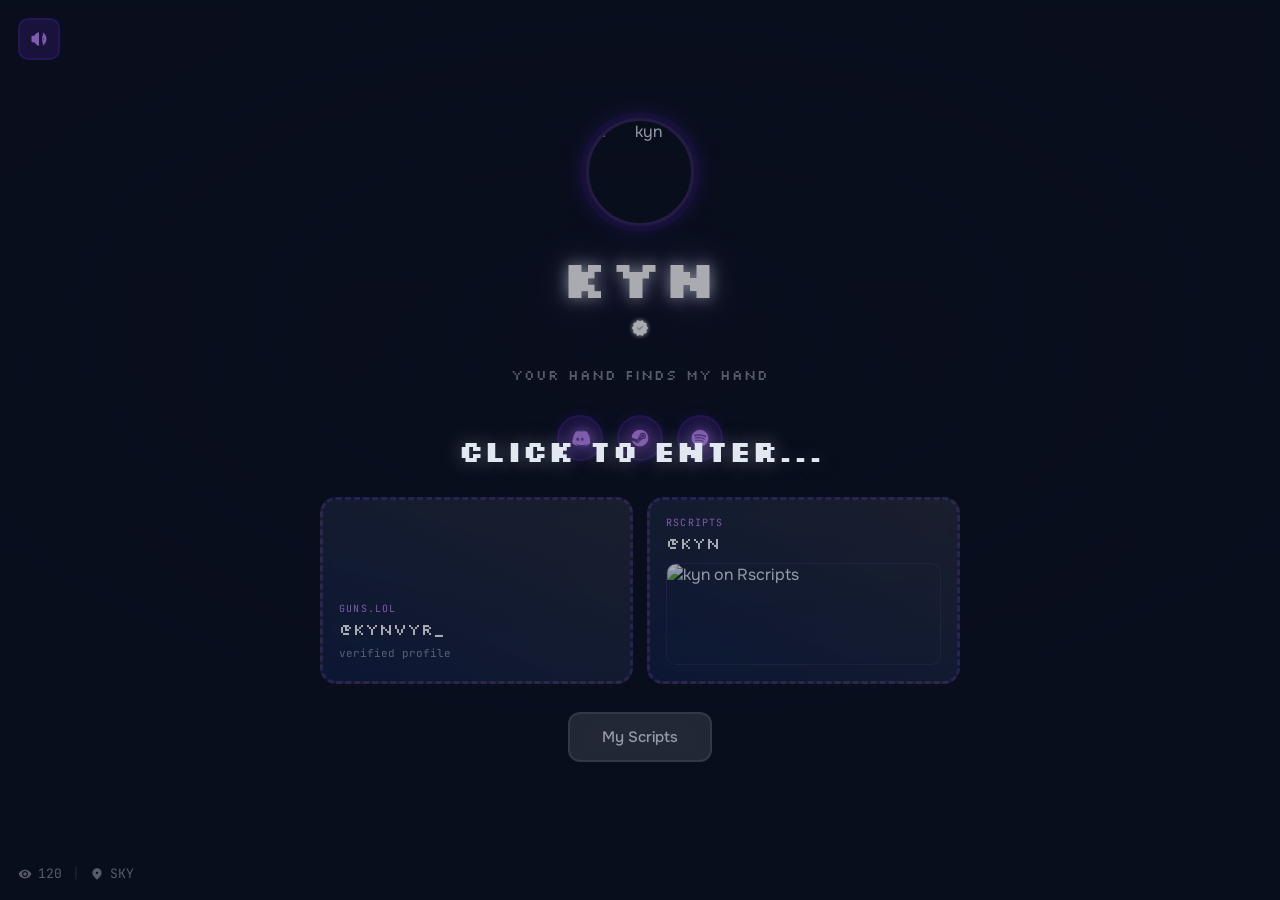
==== commit 3e1cd467: "your message here" ====
--- a/index.html
+++ b/index.html
@@ -3,501 +3,159 @@
 <head>
 <meta charset="UTF-8">
 <meta name="viewport" content="width=device-width, initial-scale=1.0">
-<title>kyn — portfolio</title>
+<title>kyn | guns.lol</title>
 <link rel="icon" href="favicon.png" type="image/png">
 <link rel="apple-touch-icon" href="favicon.png">
-<meta name="description" content="kyn — roblox scripter & developer. aim.cfg, guns.lol, rscripts. if it can be done i prob done it.">
+<meta name="description" content="Your hand finds my hand two heartbeats learning one song, quiet as warm rain.">
+<meta property="og:title" content="kyn | portfolio">
+<meta property="og:image" content="https://og.guns.lol/api/og?username=kynvyr_&background=https%3A%2F%2Fr2.guns.lol%2F166a9d7b-1531-4f03-807c-792a510b48b5.jpg">
 <link rel="preconnect" href="https://fonts.googleapis.com">
 <link rel="preconnect" href="https://fonts.gstatic.com" crossorigin>
-<link href="https://fonts.googleapis.com/css2?family=JetBrains+Mono:wght@400;500;700;800&family=Space+Grotesk:wght@500;600;700&display=swap" rel="stylesheet">
+<link href="https://fonts.googleapis.com/css2?family=Onest:wght@300;400;500;700&family=Silkscreen:wght@400;700&family=JetBrains+Mono:wght@400;500;700&display=swap" rel="stylesheet">
 <link rel="stylesheet" href="styles.css">
 </head>
 <body>
 
-<!-- splash / loading screen -->
-<div class="splash" id="splash">
-  <video class="splash-video" autoplay muted loop playsinline preload="auto">
+<!-- click to enter -->
+<div class="enter-screen" id="enter">
+  <video class="enter-video" muted loop playsinline preload="auto">
     <source src="https://r2.guns.lol/7d5d9cec-2268-4061-835d-c072f34be483.mp4" type="video/mp4">
   </video>
-  <div class="splash-overlay"></div>
-  <div class="splash-grid"></div>
-  <div class="splash-content">
-    <div class="splash-leaf">🍃</div>
-    <div class="splash-title">kyn</div>
-    <div class="splash-sub">portfolio</div>
-    <div class="splash-bar"><i></i></div>
-  </div>
+  <div class="enter-overlay"></div>
+  <p class="enter-text">click to enter...</p>
 </div>
 
-<!-- backdrop layers -->
-<div class="bg-aurora"></div>
-<div class="bg-grid"></div>
-<div class="bg-scan"></div>
-<div class="bg-glow"></div>
-<div class="bg-vignette"></div>
+<!-- persistent background -->
+<video class="page-bg" id="bg-video" muted loop playsinline preload="auto">
+  <source src="https://r2.guns.lol/7d5d9cec-2268-4061-835d-c072f34be483.mp4" type="video/mp4">
+</video>
+<div class="page-overlay"></div>
 
-<!-- nav -->
-<header class="nav" id="nav">
-  <a class="brand" href="#top">
-    <span class="brand-mark">k</span>
-    <span class="brand-name">kyn</span>
-  </a>
-  <nav class="nav-links">
-    <a href="#top">Home</a>
-    <a href="#projects">Projects</a>
-    <a href="#profiles">Profiles</a>
-    <a href="#features">Features</a>
-    <a href="#get">Download</a>
-  </nav>
-  <a class="btn btn-discord" href="https://discord.gg/pjfPGmzbN7" target="_blank" rel="noopener">
-    <svg viewBox="0 0 24 24" width="16" height="16" fill="currentColor"><path d="M20.3 4.4A19.8 19.8 0 0 0 15.4 3l-.2.5c1.6.4 2.4.9 3.5 1.6a13.6 13.6 0 0 0-10.4 0C9.4 4.4 10.3 4 11.8 3.5L11.6 3A19.8 19.8 0 0 0 6.7 4.4 20.7 20.7 0 0 0 3 18.6 19.9 19.9 0 0 0 9 21.5l.4-.7c-1-.3-1.8-.7-2.6-1.2l.6-.5a14.2 14.2 0 0 0 12.2 0l.6.5c-.8.5-1.7.9-2.6 1.2l.4.7a19.8 19.8 0 0 0 6-2.9 20.6 20.6 0 0 0-3.7-14.2ZM9.3 15.4c-1 0-1.7-.9-1.7-2s.8-2 1.7-2 1.7.9 1.7 2-.7 2-1.7 2Zm5.4 0c-1 0-1.7-.9-1.7-2s.8-2 1.7-2 1.7.9 1.7 2-.7 2-1.7 2Z"/></svg>
-    Join Discord
-  </a>
-</header>
+<!-- ui chrome -->
+<button class="ui-vol" id="vol-btn" aria-label="Toggle volume">
+  <svg class="vol-on" viewBox="0 0 48 48" width="18" height="18"><path fill="currentColor" d="M24 6v36c-7 0-12.201-9.16-12.201-9.16H6a2 2 0 0 1-2-2V17.01a2 2 0 0 1 2-2h5.799S17 6 24 6Zm8 9a11.91 11.91 0 0 1 1.684 1.859A12.07 12.07 0 0 1 36 24c0 2.654-.846 5.107-2.278 7.09A11.936 11.936 0 0 1 32 33m2.236 8.186C40.084 37.696 44 31.305 44 24c0-7.192-3.796-13.496-9.493-17.02"/></svg>
+  <svg class="vol-off" viewBox="0 0 48 48" width="18" height="18" hidden><path fill="currentColor" d="M24 6v36c-7 0-12.201-9.16-12.201-9.16H6a2 2 0 0 1-2-2V17.01a2 2 0 0 1 2-2h5.799S17 6 24 6Zm14.828 11.172a4 4 0 0 0-5.656 0L24 26.344l-9.172-9.172a4 4 0 1 0-5.656 5.656L18.344 32l-9.172 9.172a4 4 0 1 0 5.656 5.656L24 37.656l9.172 9.172a4 4 0 0 0 5.656-5.656L29.656 32l9.172-9.172a4 4 0 0 0 0-5.656Z"/></svg>
+</button>
 
-<!-- hero -->
-<main id="top">
-  <section class="hero">
-    <div class="notice reveal" id="notice" role="status">
-      <span class="notice-ico">!</span>
-      <p>i was mistaken, i'm not going anywhere. i'm starting work on 2 new projects: one for TSB, and the other is a secret for now. it's a change of my philosophy but i'm sure they'll come out good. just stand by and wait. eta: N/A</p>
-      <button class="notice-x" id="notice-x" aria-label="dismiss">&times;</button>
-    </div>
-    <div class="hero-tag reveal">@kynvyr_ · SKY</div>
-    <h1 class="hero-title reveal">k<span class="crosshair-dot">y</span>n</h1>
-    <p class="hero-sub reveal">roblox scripter & developer. i make scripts, thats it. if it can be done i prob done it.</p>
+<div class="ui-meta">
+  <span class="ui-meta-item">
+    <svg viewBox="0 0 24 24" width="14" height="14" fill="currentColor"><path d="M12 9a3 3 0 0 0-3 3a3 3 0 0 0 3 3a3 3 0 0 0 3-3a3 3 0 0 0-3-3m0 8a5 5 0 0 1-5-5a5 5 0 0 1 5-5a5 5 0 0 1 5 5a5 5 0 0 1-5 5m0-12.5C7 4.5 2.73 7.61 1 12c1.73 4.39 6 7.5 11 7.5s9.27-3.11 11-7.5c-1.73-4.39-6-7.5-11-7.5"/></svg>
+    120
+  </span>
+  <span class="ui-meta-sep">|</span>
+  <span class="ui-meta-item">
+    <svg viewBox="0 0 24 24" width="14" height="14" fill="currentColor"><path d="M12 12q.825 0 1.413-.587T14 10t-.587-1.412T12 8t-1.412.588T10 10t.588 1.413T12 12m0 10q-4.025-3.425-6.012-6.362T4 10.2q0-3.75 2.413-5.975T12 2t5.588 2.225T20 10.2q0 2.5-1.987 5.438T12 22"/></svg>
+    SKY
+  </span>
+</div>
 
-    <div class="chips reveal">
-      <span class="chip">luau</span>
-      <span class="chip">roblox</span>
-      <span class="chip">aim.cfg</span>
-      <span class="chip">discord bots</span>
-      <span class="chip">scripts</span>
+<!-- ===== HOME: guns.lol profile ===== -->
+<section class="view view-home active" id="view-home">
+  <div class="profile-center">
+    <div class="profile-avatar">
+      <img id="avatar" src="https://r2.guns.lol/166a9d7b-1531-4f03-807c-792a510b48b5.jpg" alt="kyn">
     </div>
 
-    <div class="hero-actions reveal">
-      <a href="#projects" class="btn btn-primary">View Projects <span class="arr">→</span></a>
-      <a href="#profiles" class="btn btn-ghost">My Profiles</a>
+    <h1 class="profile-name">KYN</h1>
+
+    <div class="profile-verified" title="Verified">
+      <svg viewBox="0 0 24 24" width="18" height="18"><path fill="currentColor" d="m8.6 22.5-1.9-3.2-3.6-.8.35-3.7L1 12l2.45-2.8-.35-3.7 3.6-.8 1.9-3.2L12 2.95l3.4-1.45 1.9 3.2 3.6.8-.35 3.7L23 12l-2.45 2.8.35 3.7-3.6.8-1.9 3.2-3.4-1.45-3.4 1.45Zm2.35-6.95L16.6 9.9l-1.4-1.45-4.25 4.25-2.15-2.1L7.4 12l3.55 3.55Z"/></svg>
     </div>
 
-    <div class="stats reveal">
-      <div class="stat"><b data-count="60" data-suffix="+">0</b><span>features</span></div>
-      <div class="divider"></div>
-      <div class="stat"><b data-count="9">0</b><span>executors</span></div>
-      <div class="divider"></div>
-      <div class="stat"><b data-count="3">0</b><span>projects</span></div>
-      <div class="divider"></div>
-      <div class="stat live"><b><i></i>live</b><span>active</span></div>
+    <p class="profile-typewriter" id="typewriter" aria-live="polite"></p>
+
+    <div class="profile-socials">
+      <button class="social-btn" id="copy-discord" title="Copy Discord">
+        <svg viewBox="0 0 24 24" width="20" height="20" fill="currentColor"><path d="M20.3 4.4A19.8 19.8 0 0 0 15.4 3l-.2.5c1.6.4 2.4.9 3.5 1.6a13.6 13.6 0 0 0-10.4 0C9.4 4.4 10.3 4 11.8 3.5L11.6 3A19.8 19.8 0 0 0 6.7 4.4 20.7 20.7 0 0 0 3 18.6 19.9 19.9 0 0 0 9 21.5l.4-.7c-1-.3-1.8-.7-2.6-1.2l.6-.5a14.2 14.2 0 0 0 12.2 0l.6.5c-.8.5-1.7.9-2.6 1.2l.4.7a19.8 19.8 0 0 0 6-2.9 20.6 20.6 0 0 0-3.7-14.2ZM9.3 15.4c-1 0-1.7-.9-1.7-2s.8-2 1.7-2 1.7.9 1.7 2-.7 2-1.7 2Zm5.4 0c-1 0-1.7-.9-1.7-2s.8-2 1.7-2 1.7.9 1.7 2-.7 2-1.7 2Z"/></svg>
+      </button>
+      <a class="social-btn" href="https://steamcommunity.com/id/Binxix" target="_blank" rel="noopener" title="Steam">
+        <svg viewBox="0 0 24 24" width="20" height="20" fill="currentColor"><path d="M8.21 17.32L7 16.8a2.13 2.13 0 1 0 1.17-2.93l1.28.53a1.58 1.58 0 0 1-1.22 2.92z"/><path d="M12 2a10 10 0 0 0-10 9.34l5.38 2.21a2.31 2.31 0 0 1 .47-.24A2.62 2.62 0 0 1 9 13.1l2.44-3.56a3.8 3.8 0 1 1 3.8 3.8h-.08l-3.51 2.5a2.77 2.77 0 0 1-5.47.68l-3.77-1.6A10 10 0 1 0 12 2z"/><path d="M17.79 9.5a2.53 2.53 0 1 0-2.53 2.5a2.54 2.54 0 0 0 2.53-2.5zm-4.42 0a1.9 1.9 0 1 1 1.9 1.91a1.9 1.9 0 0 1-1.9-1.92z"/></svg>
+      </a>
+      <a class="social-btn" href="https://open.spotify.com/user/31w2wcjfijhgqosegdupqx5fphbm?si=c4dc53783d294a54" target="_blank" rel="noopener" title="Spotify">
+        <svg viewBox="0 0 24 24" width="20" height="20" fill="currentColor"><path d="M12.01 2.019c-5.495 0-9.991 4.496-9.991 9.991c0 5.494 4.496 9.99 9.991 9.99c5.494 0 9.99-4.496 9.99-9.99c0-5.495-4.446-9.991-9.99-9.991zm4.595 14.436c-.199.299-.549.4-.85.201c-2.349-1.45-5.296-1.75-8.793-.951c-.348.102-.648-.148-.748-.449c-.101-.35.149-.648.45-.749c3.795-.85 7.093-.499 9.69 1.1c.35.149.4.548.251.848zm1.2-2.747c-.251.349-.7.499-1.051.249c-2.697-1.646-6.792-2.148-9.939-1.148c-.398.101-.85-.1-.949-.498c-.101-.402.1-.852.499-.952c3.646-1.098 8.143-.548 11.239 1.351c.3.149.45.648.201.998zm.099-2.799c-3.197-1.897-8.542-2.097-11.59-1.146a.938.938 0 0 1-1.148-.6a.937.937 0 0 1 .599-1.151c3.547-1.049 9.392-.85 13.089 1.351c.449.249.599.849.349 1.298c-.25.35-.849.498-1.299.248z"/></svg>
+      </a>
     </div>
-  </section>
 
-  <!-- projects -->
-  <section class="section" id="projects">
-    <div class="sec-label">// what i build</div>
-    <h2 class="sec-title">Projects</h2>
-    <div class="project-spotlight reveal">
-      <div class="project-spotlight-top">
-        <div class="project-spotlight-ico">+</div>
+    <div class="profile-cards">
+      <a class="pcard pcard-guns" href="https://guns.lol/kynvyr_" target="_blank" rel="noopener">
+        <div class="pcard-banner">
+          <video muted loop playsinline preload="metadata" poster="https://r2.guns.lol/166a9d7b-1531-4f03-807c-792a510b48b5.jpg">
+            <source src="https://r2.guns.lol/7d5d9cec-2268-4061-835d-c072f34be483.mp4" type="video/mp4">
+          </video>
+        </div>
+        <div class="pcard-body">
+          <span class="pcard-tag">guns.lol</span>
+          <span class="pcard-title">@kynvyr_</span>
+          <span class="pcard-sub">verified profile</span>
+        </div>
+      </a>
+
+      <a class="pcard pcard-rs" href="https://rscripts.net/user/kyn" target="_blank" rel="noopener">
+        <div class="pcard-body pcard-body-full">
+          <span class="pcard-tag">rscripts</span>
+          <span class="pcard-title">@kyn</span>
+          <img class="pcard-embed" alt="kyn on Rscripts" loading="lazy" width="360" height="132" src="https://rscripts.net/api/embed/user/kyn?theme=dark">
+        </div>
+      </a>
+    </div>
+
+    <button class="btn-scripts" id="btn-scripts">My Scripts</button>
+  </div>
+</section>
+
+<!-- ===== SCRIPTS: aim.cfg + rscripts only ===== -->
+<section class="view view-scripts" id="view-scripts" hidden>
+  <button class="btn-back" id="btn-back">← back</button>
+
+  <div class="scripts-center">
+    <div class="script-panel">
+      <div class="script-head">
+        <span class="script-icon">+</span>
         <div>
-          <h3>aim.cfg</h3>
-          <p class="project-spotlight-tag">ex.cs:go.ex · roblox hub script</p>
-        </div>
-        <a class="btn btn-ghost" href="https://github.com/binx-ux/aim.cfg" target="_blank" rel="noopener">GitHub</a>
-      </div>
-      <p class="project-spotlight-desc">a full-featured roblox hub with aimbot, ESP, hitbox expander, triggerbot, radar, and movement. works on arsenal and most other games.</p>
-    </div>
-  </section>
-
-  <!-- main panel: get script + latest updates -->
-  <section class="panel-wrap" id="get">
-    <div class="panel reveal">
-      <div class="panel-main">
-        <div class="panel-head">
-          <div class="logo-orb"><span>+</span></div>
-          <div>
-            <h2>aim.cfg</h2>
-            <div class="release">// latest release</div>
-          </div>
-        </div>
-
-        <div class="feat-row">
-          <div class="feat">
-            <div class="feat-ico">◎</div>
-            <h3>Aimbot</h3>
-            <p>prediction, FOV, LOS, multi-target</p>
-          </div>
-          <div class="feat">
-            <div class="feat-ico">▣</div>
-            <h3>Full ESP</h3>
-            <p>boxes, chams, skeleton, tracers</p>
-          </div>
-          <div class="feat">
-            <div class="feat-ico">⚡</div>
-            <h3>Movement</h3>
-            <p>fly, noclip, bhop, speed, auto tp</p>
-          </div>
-        </div>
-
-        <div class="loaders">
-          <div class="loader">
-            <div class="loader-label"><span>PC</span> paste into any executor</div>
-            <div class="code">
-              <code id="pc-code">loadstring(game:HttpGet("https://raw.githubusercontent.com/binx-ux/aim.cfg/refs/heads/main/aim.cfg"))()</code>
-              <button class="copy" data-target="pc-code">copy</button>
-            </div>
-          </div>
-          <div class="loader">
-            <div class="loader-label"><span class="warn">MOBILE</span> in testing, may not work</div>
-            <div class="code">
-              <code id="mb-code">loadstring(game:HttpGet("https://raw.githubusercontent.com/binx-ux/aim.cfg/refs/heads/main/aim.cfg.mobile"))()</code>
-              <button class="copy" data-target="mb-code">copy</button>
-            </div>
-          </div>
-        </div>
-
-      </div>
-
-      <aside class="panel-side">
-        <div class="side-head"><span class="spark">✦</span> Latest Updates</div>
-        <div class="updates" id="updates">
-          <div class="update added"><i></i>color picker for esp, crosshair, radar, fov</div>
-          <div class="update added"><i></i>3D box esp and corner brackets</div>
-          <div class="update added"><i></i>circular compass radar</div>
-          <div class="update changed"><i></i>aimbot no longer freezes movement while aiming</div>
-          <div class="update changed"><i></i>hitbox expander now skips teammates</div>
-          <div class="update added"><i></i>hitbox expander invisible mode</div>
-          <div class="update removed"><i></i>removed third person and waypoints</div>
-        </div>
-        <div class="side-foot">
-          <a href="changelog.html">view full changelog <span>→</span></a>
-        </div>
-      </aside>
-    </div>
-  </section>
-
-  <!-- features -->
-  <section class="section" id="features">
-    <div class="sec-label">// everything inside</div>
-    <h2 class="sec-title">Features</h2>
-    <div class="fgrid">
-      <div class="fcard reveal">
-        <div class="fcard-head"><span class="fcard-ico">◎</span><h3>Aimbot</h3></div>
-        <ul class="fcard-list">
-          <li>smooth camera aimbot, movement stays free while aiming</li>
-          <li>FOV circle: smooth, dots, or filled <span class="ftag">color picker</span></li>
-          <li>velocity prediction + line-of-sight checks</li>
-          <li>hit part select (head / hrp / torso), hold or toggle</li>
-          <li>smart target validation: skips dead, ragdoll, underground</li>
-        </ul>
-      </div>
-
-      <div class="fcard reveal">
-        <div class="fcard-head"><span class="fcard-ico">⊹</span><h3>Triggerbot</h3></div>
-        <ul class="fcard-list">
-          <li>auto-fires when your aim is on an enemy</li>
-          <li>adjustable fire delay and trigger FOV</li>
-          <li>works off mouse target or the aimbot lock</li>
-        </ul>
-      </div>
-
-      <div class="fcard reveal">
-        <div class="fcard-head"><span class="fcard-ico">⛶</span><h3>Hitbox Expander <span class="ftag new">new</span></h3></div>
-        <ul class="fcard-list">
-          <li>expands enemy hitboxes for easier hits</li>
-          <li>team check, skips your own teammates</li>
-          <li>size slider + invisible mode with transparency</li>
-        </ul>
-      </div>
-
-      <div class="fcard reveal wide">
-        <div class="fcard-head"><span class="fcard-ico">▣</span><h3>ESP</h3></div>
-        <ul class="fcard-list cols">
-          <li>corner or 3D bounding boxes</li>
-          <li>chams fill</li>
-          <li>names + equipped item</li>
-          <li>health bar (green → red gradient)</li>
-          <li>distance</li>
-          <li>tracers, 4 origins</li>
-          <li>skeleton (R6 + R15)</li>
-          <li>head dot</li>
-          <li>offscreen arrows</li>
-          <li>self ESP</li>
-          <li>8 color presets + picker</li>
-          <li>custom font + size</li>
-        </ul>
-      </div>
-
-      <div class="fcard reveal">
-        <div class="fcard-head"><span class="fcard-ico">✛</span><h3>Crosshair</h3></div>
-        <ul class="fcard-list">
-          <li>6 styles: cross, dot, circle, X, KV, sniper</li>
-          <li>size, gap, thickness, opacity</li>
-          <li>dynamic spread, rainbow, outline, center dot</li>
-        </ul>
-      </div>
-
-      <div class="fcard reveal">
-        <div class="fcard-head"><span class="fcard-ico">◴</span><h3>Radar</h3></div>
-        <ul class="fcard-list">
-          <li>circular compass radar (N / E / S / W)</li>
-          <li>enemy + team colors, health-tinted dots</li>
-          <li>range slider, off-radar edge arrows, names</li>
-        </ul>
-      </div>
-
-      <div class="fcard reveal">
-        <div class="fcard-head"><span class="fcard-ico">⚡</span><h3>Movement</h3></div>
-        <ul class="fcard-list">
-          <li>speed (walkspeed / cframe / velocity)</li>
-          <li>fly + shift boost, float, bunny hop</li>
-          <li>noclip, jump power</li>
-        </ul>
-      </div>
-
-      <div class="fcard reveal">
-        <div class="fcard-head"><span class="fcard-ico">✦</span><h3>World &amp; Combat</h3></div>
-        <ul class="fcard-list">
-          <li>fullbright, no fog, custom FOV</li>
-          <li>gun mods: fast reload, fire rate, auto</li>
-          <li>no spread, no recoil</li>
-        </ul>
-      </div>
-
-      <div class="fcard reveal">
-        <div class="fcard-head"><span class="fcard-ico">⚙</span><h3>Misc &amp; QoL</h3></div>
-        <ul class="fcard-list">
-          <li>anti-afk, auto rejoin, anti-fling</li>
-          <li>auto tp, server hop, chat spam / spy</li>
-          <li>watermark (fps / ping / time), panic key</li>
-          <li>custom keybinds + notification sounds</li>
-        </ul>
-      </div>
-    </div>
-  </section>
-
-  <!-- games -->
-  <section class="section" id="games">
-    <div class="sec-label">// where it works</div>
-    <h2 class="sec-title">Supported Games</h2>
-    <div class="game-grid">
-      <div class="game-card reveal">
-        <div class="game-top">
-          <span class="game-ico">🎯</span>
-          <span class="game-mode in">Built-in</span>
-        </div>
-        <h3>Arsenal</h3>
-        <p>full ESP, aimbot, triggerbot and everything else. the most supported game.</p>
-        <div class="game-status ok"><i></i>fully supported</div>
-      </div>
-
-      <div class="game-card reveal">
-        <div class="game-top">
-          <span class="game-ico">🔫</span>
-          <span class="game-mode in">Built-in</span>
-        </div>
-        <h3>MiscGunTest-X</h3>
-        <p>aimbot and radar work. visuals are auto-disabled here because they crash the game.</p>
-        <div class="game-status warn"><i></i>visuals disabled</div>
-      </div>
-
-      <div class="game-card reveal">
-        <div class="game-top">
-          <span class="game-ico">∞</span>
-          <span class="game-mode ext">Semi-universal</span>
-        </div>
-        <h3>Everything else</h3>
-        <p>aimbot and ESP run on most other games out of the box. results can vary per game.</p>
-        <div class="game-status info"><i></i>works on most</div>
-      </div>
-    </div>
-  </section>
-
-  <!-- executors -->
-  <section class="section" id="executors">
-    <div class="sec-label">// compatibility</div>
-    <h2 class="sec-title">Supported Executors</h2>
-    <div class="exec-status-bar reveal">
-      <span class="live-dot"></span>
-      <span>live status via <a href="https://weao.xyz" target="_blank" rel="noopener">weao.xyz</a></span>
-      <span class="exec-updated" id="weao-updated"></span>
-    </div>
-    <div class="exec-grid">
-      <div class="exec reveal" data-weao="potassium"><span class="exec-name"><img class="exec-logo" src="assets/exec/potassium.png" alt="" onerror="this.remove()"><b>Potassium</b></span><span class="bar"><i style="--w:99%"></i></span><span class="exec-right"><span class="exec-stat">—</span><em>99%</em></span></div>
-      <div class="exec reveal" data-weao="wave"><span class="exec-name"><img class="exec-logo" src="assets/exec/wave.png" alt="" onerror="this.remove()"><b>Wave</b></span><span class="bar"><i style="--w:99%"></i></span><span class="exec-right"><span class="exec-stat">—</span><em>99%</em></span></div>
-      <div class="exec reveal" data-weao="seliware"><span class="exec-name"><img class="exec-logo" src="assets/exec/seliware.png" alt="" onerror="this.remove()"><b>Seliware</b></span><span class="bar"><i style="--w:99%"></i></span><span class="exec-right"><span class="exec-stat">—</span><em>99%</em></span></div>
-      <div class="exec reveal" data-weao="synapse z"><span class="exec-name"><img class="exec-logo" src="assets/exec/synapse-z.png" alt="" onerror="this.remove()"><b>Synapse Z</b></span><span class="bar"><i style="--w:99%"></i></span><span class="exec-right"><span class="exec-stat">—</span><em>99%</em></span></div>
-      <div class="exec reveal" data-weao="matcha"><span class="exec-name"><img class="exec-logo" src="assets/exec/matcha.png" alt="" onerror="this.remove()"><b>Matcha</b></span><span class="bar"><i style="--w:0%"></i></span><span class="exec-right"><span class="exec-stat">—</span><em>—</em></span></div>
-      <div class="exec reveal" data-weao="delta"><span class="exec-name"><img class="exec-logo" src="assets/exec/delta.png" alt="" onerror="this.remove()"><b>Delta</b></span><span class="bar"><i style="--w:96%"></i></span><span class="exec-right"><span class="exec-stat">—</span><em>96%</em></span></div>
-      <div class="exec reveal" data-weao="xeno"><span class="exec-name"><img class="exec-logo" src="assets/exec/xeno.png" alt="" onerror="this.remove()"><b>Xeno</b></span><span class="bar"><i style="--w:84%"></i></span><span class="exec-right"><span class="exec-stat">—</span><em>84%</em></span></div>
-      <div class="exec reveal"><span class="exec-name"><img class="exec-logo" src="assets/exec/ronix.png" alt="" onerror="this.remove()"><b>Ronix</b></span><span class="bar"><i style="--w:0%"></i></span><span class="exec-right"><span class="exec-stat na">—</span><em>—</em></span></div>
-      <div class="exec reveal dead"><span class="exec-name"><img class="exec-logo" src="assets/exec/solara.png" alt="" onerror="this.remove()"><b>Solara</b></span><span class="bar"><i style="--w:6%"></i></span><span class="exec-right"><span class="exec-stat blocked">blocked</span><em></em></span></div>
-    </div>
-  </section>
-
-  <!-- xeno download -->
-  <section class="section" id="xeno">
-    <div class="sec-label">// recommended executor</div>
-    <h2 class="sec-title">Download Xeno</h2>
-    <div class="xeno-card reveal">
-      <div class="xeno-glow"></div>
-      <div class="xeno-top">
-        <div class="xeno-orb">
-          <svg viewBox="0 0 24 24" width="34" height="34" fill="none" stroke="currentColor" stroke-width="1.6"><circle cx="12" cy="10" r="5"/><ellipse cx="12" cy="13" rx="10" ry="3.4" transform="rotate(-18 12 13)"/></svg>
-        </div>
-        <div class="xeno-head">
-          <h3>Xeno <span class="xeno-ver">1.3.55</span></h3>
-          <div class="xeno-rel">// mirror hosted on this site</div>
-          <p>free executor that runs aim.cfg. grab it straight from here, no ad pages to click through.</p>
-        </div>
-        <div class="xeno-size">
-          <b>85 MB</b>
-          <span>.exe / windows</span>
+          <h2>aim.cfg</h2>
+          <p>ex.cs:go.ex · roblox hub script</p>
         </div>
       </div>
 
-      <div class="xeno-feats">
-        <div class="xf"><span class="xf-ico">⧉</span><div><b>Multi Attach</b><em>attach to multiple clients</em></div></div>
-        <div class="xf"><span class="xf-ico">⚡</span><div><b>Performance</b><em>runs scripts fast</em></div></div>
-        <div class="xf"><span class="xf-ico">◉</span><div><b>84% UNC</b><em>solid api coverage</em></div></div>
+      <div class="loaders">
+        <div class="loader">
+          <div class="loader-label"><span>PC</span> paste into any executor</div>
+          <div class="code">
+            <code id="pc-code">loadstring(game:HttpGet("https://raw.githubusercontent.com/binx-ux/aim.cfg/refs/heads/main/aim.cfg"))()</code>
+            <button class="copy" data-target="pc-code">copy</button>
+          </div>
+        </div>
+        <div class="loader">
+          <div class="loader-label"><span class="warn">MOBILE</span> in testing, may not work</div>
+          <div class="code">
+            <code id="mb-code">loadstring(game:HttpGet("https://raw.githubusercontent.com/binx-ux/aim.cfg/refs/heads/main/aim.cfg.mobile"))()</code>
+            <button class="copy" data-target="mb-code">copy</button>
+          </div>
+        </div>
       </div>
 
-      <div class="xeno-actions">
-        <a class="btn btn-primary big" href="https://github.com/binx-ux/aim.cfg/releases/download/xeno-v1.3.55/Xeno-v1.3.55.exe">
-          Download Xeno <span class="arr">↓</span>
-        </a>
-        <a class="btn btn-ghost" href="https://www.xeno.now/download" target="_blank" rel="noopener">Official site</a>
-        <a class="btn btn-ghost" href="https://discord.gg/xe-no" target="_blank" rel="noopener">Xeno Discord</a>
+      <div class="script-links">
+        <a href="https://github.com/binx-ux/aim.cfg" target="_blank" rel="noopener">GitHub</a>
+        <a href="changelog.html">Changelog</a>
+        <a href="https://discord.gg/pjfPGmzbN7" target="_blank" rel="noopener">Discord</a>
       </div>
-
-      <p class="xeno-disc">xeno is third-party software, not made by kyn. antivirus and smartscreen may flag executors. download and use at your own risk.</p>
-    </div>
-  </section>
-
-  <!-- profiles -->
-  <section class="section" id="profiles">
-    <div class="sec-label">// find me online</div>
-    <h2 class="sec-title">Profiles</h2>
-
-    <div class="profile-grid">
-      <!-- guns.lol -->
-      <article class="gl-card reveal">
-        <div class="gl-banner">
-          <video class="gl-video" autoplay muted loop playsinline preload="metadata" poster="https://r2.guns.lol/166a9d7b-1531-4f03-807c-792a510b48b5.jpg">
-            <source src="https://r2.guns.lol/7d5d9cec-2268-4061-835d-c072f34be483.mp4" type="video/mp4">
-          </video>
-          <div class="gl-banner-fade"></div>
-          <div class="gl-badge">verified</div>
-        </div>
-        <div class="gl-body">
-          <div class="gl-avatar">
-            <img src="https://og.guns.lol/api/og?username=kynvyr_&background=https%3A%2F%2Fr2.guns.lol%2F166a9d7b-1531-4f03-807c-792a510b48b5.jpg" alt="kyn" onerror="this.style.display='none';this.nextElementSibling.style.display='grid'">
-            <span class="gl-avatar-fallback">k</span>
-          </div>
-          <div class="gl-name">
-            <h3>KYN</h3>
-            <div class="gl-handle">@kynvyr_</div>
-          </div>
-          <p class="gl-bio">Your hand finds my hand<br>two heartbeats learning one song,<br>quiet as warm rain.</p>
-          <div class="gl-meta">
-            <span><svg viewBox="0 0 24 24" width="14" height="14" fill="currentColor"><path d="M12 9a3 3 0 0 0-3 3a3 3 0 0 0 3 3a3 3 0 0 0 3-3a3 3 0 0 0-3-3m0 8a5 5 0 0 1-5-5a5 5 0 0 1 5-5a5 5 0 0 1 5 5a5 5 0 0 1-5 5m0-12.5C7 4.5 2.73 7.61 1 12c1.73 4.39 6 7.5 11 7.5s9.27-3.11 11-7.5c-1.73-4.39-6-7.5-11-7.5"/></svg> profile views</span>
-            <span><svg viewBox="0 0 24 24" width="14" height="14" fill="currentColor"><path d="M12 12q.825 0 1.413-.587T14 10t-.587-1.412T12 8t-1.412.588T10 10t.588 1.413T12 12m0 10q-4.025-3.425-6.012-6.362T4 10.2q0-3.75 2.413-5.975T12 2t5.588 2.225T20 10.2q0 2.5-1.987 5.438T12 22"/></svg> SKY</span>
-          </div>
-          <div class="gl-socials">
-            <a class="gl-chip" href="https://discord.gg/pjfPGmzbN7" target="_blank" rel="noopener">
-              <svg viewBox="0 0 24 24" fill="currentColor"><path d="M20.3 4.4A19.8 19.8 0 0 0 15.4 3l-.2.5c1.6.4 2.4.9 3.5 1.6a13.6 13.6 0 0 0-10.4 0C9.4 4.4 10.3 4 11.8 3.5L11.6 3A19.8 19.8 0 0 0 6.7 4.4 20.7 20.7 0 0 0 3 18.6 19.9 19.9 0 0 0 9 21.5l.4-.7c-1-.3-1.8-.7-2.6-1.2l.6-.5a14.2 14.2 0 0 0 12.2 0l.6.5c-.8.5-1.7.9-2.6 1.2l.4.7a19.8 19.8 0 0 0 6-2.9 20.6 20.6 0 0 0-3.7-14.2ZM9.3 15.4c-1 0-1.7-.9-1.7-2s.8-2 1.7-2 1.7.9 1.7 2-.7 2-1.7 2Zm5.4 0c-1 0-1.7-.9-1.7-2s.8-2 1.7-2 1.7.9 1.7 2-.7 2-1.7 2Z"/></svg>Discord</a>
-            <a class="gl-chip" href="https://steamcommunity.com/id/Binxix" target="_blank" rel="noopener">
-              <svg viewBox="0 0 24 24" fill="currentColor"><path d="M8.21 17.32L7 16.8a2.13 2.13 0 1 0 1.17-2.93l1.28.53a1.58 1.58 0 0 1-1.22 2.92z"/><path d="M12 2a10 10 0 0 0-10 9.34l5.38 2.21a2.31 2.31 0 0 1 .47-.24A2.62 2.62 0 0 1 9 13.1l2.44-3.56a3.8 3.8 0 1 1 3.8 3.8h-.08l-3.51 2.5a2.77 2.77 0 0 1-5.47.68l-3.77-1.6A10 10 0 1 0 12 2z"/><path d="M17.79 9.5a2.53 2.53 0 1 0-2.53 2.5a2.54 2.54 0 0 0 2.53-2.5zm-4.42 0a1.9 1.9 0 1 1 1.9 1.91a1.9 1.9 0 0 1-1.9-1.92z"/></svg>Steam</a>
-            <a class="gl-chip" href="https://open.spotify.com/user/31w2wcjfijhgqosegdupqx5fphbm?si=c4dc53783d294a54" target="_blank" rel="noopener">
-              <svg viewBox="0 0 24 24" fill="currentColor"><path d="M12.01 2.019c-5.495 0-9.991 4.496-9.991 9.991c0 5.494 4.496 9.99 9.991 9.99c5.494 0 9.99-4.496 9.99-9.99c0-5.495-4.446-9.991-9.99-9.991zm4.595 14.436c-.199.299-.549.4-.85.201c-2.349-1.45-5.296-1.75-8.793-.951c-.348.102-.648-.148-.748-.449c-.101-.35.149-.648.45-.749c3.795-.85 7.093-.499 9.69 1.1c.35.149.4.548.251.848zm1.2-2.747c-.251.349-.7.499-1.051.249c-2.697-1.646-6.792-2.148-9.939-1.148c-.398.101-.85-.1-.949-.498c-.101-.402.1-.852.499-.952c3.646-1.098 8.143-.548 11.239 1.351c.3.149.45.648.201.998zm.099-2.799c-3.197-1.897-8.542-2.097-11.59-1.146a.938.938 0 0 1-1.148-.6a.937.937 0 0 1 .599-1.151c3.547-1.049 9.392-.85 13.089 1.351c.449.249.599.849.349 1.298c-.25.35-.849.498-1.299.248z"/></svg>Spotify</a>
-            <a class="gl-chip" href="https://www.tiktok.com/@kynvyr" target="_blank" rel="noopener">
-              <svg viewBox="0 0 24 24" fill="currentColor"><path d="M16.6 5.8a4.3 4.3 0 0 1-1-2.8h-3.1v12.4a2.6 2.6 0 1 1-2.6-2.6c.3 0 .5 0 .8.1V9.7a5.7 5.7 0 1 0 4.9 5.6V8.9a7.3 7.3 0 0 0 4.3 1.4V7.2a4.3 4.3 0 0 1-3.3-1.4z"/></svg>TikTok</a>
-            <a class="gl-chip" href="https://github.com/binx-ux" target="_blank" rel="noopener">
-              <svg viewBox="0 0 24 24" fill="currentColor"><path d="M12 2a10 10 0 0 0-3.2 19.5c.5.1.7-.2.7-.5v-1.7c-2.8.6-3.4-1.3-3.4-1.3-.4-1.2-1.1-1.5-1.1-1.5-.9-.6.1-.6.1-.6 1 .1 1.5 1 1.5 1 .9 1.5 2.3 1.1 2.9.8.1-.6.3-1.1.6-1.3-2.2-.3-4.5-1.1-4.5-4.9 0-1.1.4-2 1-2.7-.1-.3-.4-1.3.1-2.6 0 0 .8-.3 2.7 1a9.4 9.4 0 0 1 5 0c1.9-1.3 2.7-1 2.7-1 .5 1.3.2 2.3.1 2.6.6.7 1 1.6 1 2.7 0 3.8-2.3 4.6-4.5 4.9.3.3.7.9.7 1.9v2.7c0 .3.2.6.7.5A10 10 0 0 0 12 2z"/></svg>GitHub</a>
-          </div>
-          <a class="gl-cta gl-cta-purple" href="https://guns.lol/kynvyr_" target="_blank" rel="noopener">View on guns.lol <span>→</span></a>
-        </div>
-      </article>
-
-      <!-- rscripts -->
-      <article class="rs-card reveal">
-        <div class="rs-head">
-          <div class="rs-logo">R</div>
-          <div>
-            <h3>Rscripts</h3>
-            <p class="rs-handle">@kyn</p>
-          </div>
-        </div>
-        <p class="rs-desc">my scripts and releases on rscripts.net. check out what i've published and my profile stats.</p>
-        <a class="rs-embed" href="https://rscripts.net/user/kyn" target="_blank" rel="noopener">
-          <img alt="kyn on Rscripts" loading="lazy" width="360" height="132" src="https://rscripts.net/api/embed/user/kyn?theme=dark">
-        </a>
-        <a class="gl-cta" href="https://rscripts.net/user/kyn" target="_blank" rel="noopener">View on Rscripts <span>→</span></a>
-      </article>
     </div>
 
-    <!-- guns.lol media -->
-    <div class="media-section reveal">
-      <div class="sec-label">// from guns.lol</div>
-      <h3 class="media-title">Media</h3>
-      <div class="media-grid">
-        <a class="media-card media-video" href="https://guns.lol/kynvyr_" target="_blank" rel="noopener">
-          <video autoplay muted loop playsinline preload="metadata" poster="https://r2.guns.lol/166a9d7b-1531-4f03-807c-792a510b48b5.jpg">
-            <source src="https://r2.guns.lol/7d5d9cec-2268-4061-835d-c072f34be483.mp4" type="video/mp4">
-          </video>
-          <div class="media-overlay">
-            <span class="media-tag">background</span>
-            <span class="media-name">profile video</span>
-          </div>
-        </a>
-        <a class="media-card media-audio" href="https://guns.lol/kynvyr_" target="_blank" rel="noopener">
-          <img src="https://r2.guns.lol/110d1688-e01b-4c90-bc47-c523102e826c.webp" alt="rain cover" loading="lazy">
-          <div class="media-overlay">
-            <span class="media-tag">audio</span>
-            <span class="media-name">rain</span>
-          </div>
-        </a>
-        <a class="media-card media-audio" href="https://guns.lol/kynvyr_" target="_blank" rel="noopener">
-          <img src="https://r2.guns.lol/bd6aa770-f5f7-49fd-9071-061bb403b0dd.webp" alt="BLUE cover" loading="lazy">
-          <div class="media-overlay">
-            <span class="media-tag">audio</span>
-            <span class="media-name">BLUE</span>
-          </div>
-        </a>
-        <a class="media-card media-audio" href="https://guns.lol/kynvyr_" target="_blank" rel="noopener">
-          <img src="https://r2.guns.lol/dc30d9cb-d0d3-43e2-bf0a-332ac8b7ef8b.webp" alt="UNDER cover" loading="lazy">
-          <div class="media-overlay">
-            <span class="media-tag">audio</span>
-            <span class="media-name">UNDER</span>
-          </div>
-        </a>
+    <div class="script-panel script-panel-rs">
+      <div class="script-head">
+        <span class="script-icon">R</span>
+        <div>
+          <h2>Rscripts</h2>
+          <p>@kyn on rscripts.net</p>
+        </div>
       </div>
+      <a class="rs-embed" href="https://rscripts.net/user/kyn" target="_blank" rel="noopener">
+        <img alt="kyn on Rscripts" loading="lazy" width="360" height="132" src="https://rscripts.net/api/embed/user/kyn?theme=dark">
+      </a>
+      <a class="btn-open-rs" href="https://rscripts.net/user/kyn" target="_blank" rel="noopener">Open profile →</a>
     </div>
-  </section>
-
-  <!-- footer -->
-  <footer class="footer">
-    <div class="foot-top">
-      <div class="foot-brand">
-        <span class="brand-name">kyn</span>
-        <p>portfolio · roblox scripter</p>
-      </div>
-      <div class="foot-links">
-        <a href="https://discord.gg/pjfPGmzbN7" target="_blank" rel="noopener">
-          <svg viewBox="0 0 24 24" fill="currentColor"><path d="M20.3 4.4A19.8 19.8 0 0 0 15.4 3l-.2.5c1.6.4 2.4.9 3.5 1.6a13.6 13.6 0 0 0-10.4 0C9.4 4.4 10.3 4 11.8 3.5L11.6 3A19.8 19.8 0 0 0 6.7 4.4 20.7 20.7 0 0 0 3 18.6 19.9 19.9 0 0 0 9 21.5l.4-.7c-1-.3-1.8-.7-2.6-1.2l.6-.5a14.2 14.2 0 0 0 12.2 0l.6.5c-.8.5-1.7.9-2.6 1.2l.4.7a19.8 19.8 0 0 0 6-2.9 20.6 20.6 0 0 0-3.7-14.2ZM9.3 15.4c-1 0-1.7-.9-1.7-2s.8-2 1.7-2 1.7.9 1.7 2-.7 2-1.7 2Zm5.4 0c-1 0-1.7-.9-1.7-2s.8-2 1.7-2 1.7.9 1.7 2-.7 2-1.7 2Z"/></svg>Discord</a>
-        <a href="https://github.com/binx-ux" target="_blank" rel="noopener">
-          <svg viewBox="0 0 24 24" fill="currentColor"><path d="M12 2a10 10 0 0 0-3.2 19.5c.5.1.7-.2.7-.5v-1.7c-2.8.6-3.4-1.3-3.4-1.3-.4-1.2-1.1-1.5-1.1-1.5-.9-.6.1-.6.1-.6 1 .1 1.5 1 1.5 1 .9 1.5 2.3 1.1 2.9.8.1-.6.3-1.1.6-1.3-2.2-.3-4.5-1.1-4.5-4.9 0-1.1.4-2 1-2.7-.1-.3-.4-1.3.1-2.6 0 0 .8-.3 2.7 1a9.4 9.4 0 0 1 5 0c1.9-1.3 2.7-1 2.7-1 .5 1.3.2 2.3.1 2.6.6.7 1 1.6 1 2.7 0 3.8-2.3 4.6-4.5 4.9.3.3.7.9.7 1.9v2.7c0 .3.2.6.7.5A10 10 0 0 0 12 2z"/></svg>GitHub</a>
-        <a href="https://rscripts.net/user/kyn" target="_blank" rel="noopener">
-          <svg viewBox="0 0 24 24" fill="none" stroke="currentColor" stroke-width="1.8"><path d="M4 5.5A2.5 2.5 0 0 1 6.5 3H20v15H6.5A2.5 2.5 0 0 0 4 20.5z"/><path d="M4 20.5A2.5 2.5 0 0 1 6.5 18H20v3H6.5"/></svg>Rscripts</a>
-        <a href="https://guns.lol/kynvyr_" target="_blank" rel="noopener">
-          <svg viewBox="0 0 24 24" fill="none" stroke="currentColor" stroke-width="1.8"><circle cx="12" cy="12" r="9"/><path d="M3 12h18M12 3a14 14 0 0 1 0 18M12 3a14 14 0 0 0 0 18"/></svg>guns.lol</a>
-      </div>
-    </div>
-    <div class="foot-credits">
-      <span>silent aim original by Averiias, Stefanuk12, xaxa</span>
-      <span>for educational purposes only. use at your own risk.</span>
-    </div>
-  </footer>
-</main>
+  </div>
+</section>
 
 <div class="toast" id="toast">copied to clipboard</div>
 
--- a/styles.css
+++ b/styles.css
@@ -1,670 +1,327 @@
-/* ===== aim.cfg site — tactical dark ===== */
+/* ===== kyn portfolio — guns.lol style ===== */
 :root{
-  --bg:#08090b;
-  --bg2:#0c0e12;
-  --card:#101318;
-  --card2:#14181e;
-  --line:#1d2128;
-  --line2:#262b33;
-  --txt:#e7e9ed;
-  --mut:#878f9b;
-  --mut2:#5b626d;
-  --ember:#ff6b00;
-  --ember-d:#c25400;
-  --green:#4ade80;
-  --blurple:#5865f2;
-  --r:14px;
+  --bg:#0a0f1e;
+  --txt:#e2e8f0;
+  --txt-dim:rgba(226,232,240,.55);
+  --purple:#7b2ff7;
+  --purple-light:#c084fc;
+  --purple-glow:rgba(123,47,247,.45);
+  --container:rgba(123,47,247,.22);
+  --border:rgba(131,77,197,.35);
   --mono:'JetBrains Mono',ui-monospace,monospace;
-  --disp:'Space Grotesk',system-ui,sans-serif;
+  --pixel:'Silkscreen',monospace;
+  --body:'Onest',system-ui,sans-serif;
 }
 *{box-sizing:border-box;margin:0;padding:0}
+html,body{height:100%}
 html{scroll-behavior:smooth}
 body{
-  background:var(--bg);color:var(--txt);
-  font-family:var(--disp);line-height:1.5;
+  background:var(--bg);color:var(--txt);font-family:var(--body);
   overflow-x:hidden;-webkit-font-smoothing:antialiased;
-  cursor:url(assets/cursor.png) 16 16, auto;
+  min-height:100vh;
 }
 a{color:inherit;text-decoration:none}
-/* crosshair cursor everywhere, ember variant on interactive elements */
-a,button,summary,input,.copy,.chip,.exec,.fcard,.card,.game-card,.gl-chip,.gl-cta,.btn,.media-card,.rs-embed,[onclick]{
-  cursor:url(assets/cursor-pointer.png) 16 16, pointer !important;
-}
-
-/* ===== splash / loading screen ===== */
-.splash{
-  position:fixed;inset:0;z-index:9999;display:grid;place-items:center;
-  background:#06070a;overflow:hidden;transition:opacity .6s ease;
-}
-.splash.hide{opacity:0;pointer-events:none}
-.splash-video{position:absolute;inset:0;width:100%;height:100%;object-fit:cover;opacity:.45;filter:saturate(1.1)}
-.splash-overlay{position:absolute;inset:0;
-  background:radial-gradient(circle at 50% 45%,rgba(6,7,10,.3),rgba(6,7,10,.85) 70%,#06070a),
-  linear-gradient(180deg,rgba(255,107,0,.05),transparent 40%)}
-.splash-grid{position:absolute;inset:0;opacity:.5;
-  background-image:radial-gradient(rgba(255,255,255,.05) 1px,transparent 1px);background-size:24px 24px;
-  mask-image:radial-gradient(ellipse 60% 60% at 50% 50%,#000,transparent 75%)}
-.splash-content{position:relative;text-align:center;display:flex;flex-direction:column;align-items:center}
-.splash-leaf{font-size:58px;line-height:1;filter:drop-shadow(0 0 24px rgba(120,220,140,.55));
-  animation:leafFloat 3s ease-in-out infinite}
-@keyframes leafFloat{0%,100%{transform:translateY(0) rotate(-4deg)}50%{transform:translateY(-10px) rotate(4deg)}}
-.splash-title{font-family:var(--mono);font-weight:800;font-size:clamp(40px,9vw,72px);letter-spacing:-2px;
-  color:#fff;margin-top:14px;text-shadow:0 0 40px rgba(0,0,0,.6)}
-.splash-title span{color:var(--ember);animation:pulse 2s ease-in-out infinite}
-.splash-sub{font-family:var(--mono);font-size:12px;letter-spacing:4px;text-transform:uppercase;
-  color:var(--mut);margin-top:6px}
-.splash-bar{width:170px;height:3px;border-radius:3px;background:rgba(255,255,255,.08);margin-top:26px;overflow:hidden}
-.splash-bar i{display:block;height:100%;width:40%;border-radius:3px;
-  background:linear-gradient(90deg,transparent,var(--ember),transparent);
-  animation:loadSlide 1.1s ease-in-out infinite}
-@keyframes loadSlide{0%{transform:translateX(-120%)}100%{transform:translateX(330%)}}
-
-/* ===== backdrop ===== */
-.bg-aurora,.bg-grid,.bg-scan,.bg-glow,.bg-vignette{position:fixed;inset:0;pointer-events:none;z-index:0}
+button{font:inherit;color:inherit;border:none;background:none;cursor:pointer}
+img,video{display:block;max-width:100%}
+
+/* ===== background video ===== */
+.page-bg{
+  position:fixed;inset:0;width:100%;height:100%;object-fit:cover;z-index:0;
+  filter:saturate(.85) brightness(.55);
+}
+.page-overlay{
+  position:fixed;inset:0;z-index:1;pointer-events:none;
+  background:
+    radial-gradient(ellipse 80% 60% at 50% 40%,rgba(10,15,30,.15),rgba(10,15,30,.72) 70%),
+    linear-gradient(180deg,rgba(10,15,30,.2),rgba(10,15,30,.55));
+}
+
+/* ===== click to enter ===== */
+.enter-screen{
+  position:fixed;inset:0;z-index:100;display:grid;place-items:center;
+  cursor:pointer;transition:opacity .55s ease,visibility .55s;
+}
+.enter-screen.hide{opacity:0;visibility:hidden;pointer-events:none}
+.enter-video{position:absolute;inset:0;width:100%;height:100%;object-fit:cover;filter:brightness(.45)}
+.enter-overlay{position:absolute;inset:0;background:rgba(10,15,30,.35)}
+.enter-text{
+  position:relative;z-index:2;font-family:var(--pixel);font-weight:700;
+  font-size:clamp(22px,4vw,30px);color:var(--txt);
+  text-shadow:0 0 20px rgba(226,232,240,.35);animation:enterPulse 2.4s ease-in-out infinite;
+}
+@keyframes enterPulse{0%,100%{opacity:1}50%{opacity:.45}}
+
+/* ===== ui chrome ===== */
+.ui-vol{
+  position:fixed;top:18px;left:18px;z-index:40;
+  display:flex;align-items:center;justify-content:center;
+  width:42px;height:42px;border-radius:10px;
+  background:var(--container);border:2px solid rgba(123,47,247,.25);
+  color:var(--purple-light);backdrop-filter:blur(8px);transition:.2s;
+}
+.ui-vol:hover{border-color:rgba(192,132,252,.45);box-shadow:0 0 18px var(--purple-glow)}
+.ui-vol.muted .vol-on{display:none}
+.ui-vol.muted .vol-off{display:block!important}
+.ui-vol:not(.muted) .vol-off{display:none!important}
+
+.ui-meta{
+  position:fixed;bottom:18px;left:18px;z-index:40;
+  display:flex;align-items:center;gap:10px;
+  font-family:var(--mono);font-size:13px;color:var(--txt-dim);
+}
+.ui-meta-item{display:inline-flex;align-items:center;gap:6px}
+.ui-meta-sep{opacity:.35}
+
+/* ===== views ===== */
+.view{
+  position:relative;z-index:2;min-height:100vh;
+  display:flex;align-items:center;justify-content:center;
+  padding:80px 20px 100px;
+  opacity:0;transform:translateY(12px);
+  transition:opacity .45s ease,transform .45s ease;
+  pointer-events:none;
+}
+.view.active{
+  opacity:1;transform:none;pointer-events:auto;
+}
+.view[hidden]{display:none!important}
+
+/* ===== home profile ===== */
+.profile-center{
+  width:min(640px,100%);display:flex;flex-direction:column;align-items:center;text-align:center;
+}
+
+.profile-avatar{
+  width:108px;height:108px;border-radius:50%;overflow:hidden;
+  border:3px solid rgba(131,77,197,.35);
+  box-shadow:0 0 24px rgba(123,47,247,.35),0 0 0 6px rgba(123,47,247,.08);
+}
+.profile-avatar img{width:100%;height:100%;object-fit:cover}
+
+.profile-name{
+  margin-top:18px;font-family:var(--pixel);font-weight:700;
+  font-size:clamp(36px,8vw,52px);letter-spacing:2px;color:#fff;
+  text-shadow:0 0 16px rgba(226,232,240,.85),0 0 40px rgba(192,132,252,.35);
+}
+
+.profile-verified{
+  margin-top:8px;color:#fff;filter:drop-shadow(#fff 0 0 2px);
+}
+
+.profile-typewriter{
+  margin-top:22px;min-height:1.4em;font-family:var(--pixel);font-size:clamp(11px,2.2vw,14px);
+  letter-spacing:1px;text-transform:uppercase;color:var(--txt-dim);
+  max-width:420px;line-height:1.6;
+}
+
+.profile-socials{
+  display:flex;align-items:center;justify-content:center;gap:14px;margin-top:28px;
+}
+.social-btn{
+  width:46px;height:46px;border-radius:50%;display:grid;place-items:center;
+  background:var(--container);border:2px solid rgba(123,47,247,.18);
+  color:var(--purple-light);transition:.22s;
+  box-shadow:0 0 14px rgba(123,47,247,.15);
+}
+.social-btn:hover{
+  transform:translateY(-3px);border-color:rgba(192,132,252,.45);
+  box-shadow:0 0 22px rgba(192,132,252,.35);
+  color:#fff;
+}
+.social-btn svg{filter:drop-shadow(#c084fc 1px 0 7px)}
+
+/* profile cards */
+.profile-cards{
+  display:grid;grid-template-columns:repeat(2,1fr);gap:14px;
+  width:100%;margin-top:36px;
+}
+.pcard{
+  overflow:hidden;border-radius:16px;text-align:left;
+  background:linear-gradient(25deg,rgba(25,56,130,.35),rgba(230,230,236,.12));
+  border:3px dashed var(--border);backdrop-filter:blur(6px);
+  transition:transform .25s,border-color .25s,box-shadow .25s;
+}
+.pcard:hover{
+  transform:translateY(-4px);border-color:rgba(192,132,252,.5);
+  box-shadow:0 16px 40px rgba(123,47,247,.25);
+}
+.pcard-banner{height:88px;overflow:hidden;position:relative}
+.pcard-banner video{width:100%;height:100%;object-fit:cover}
+.pcard-body{padding:14px 16px 16px}
+.pcard-body-full{padding:16px}
+.pcard-tag{
+  display:block;font-family:var(--mono);font-size:10px;text-transform:uppercase;
+  letter-spacing:1.2px;color:var(--purple-light);margin-bottom:4px;
+}
+.pcard-title{display:block;font-family:var(--pixel);font-size:16px;color:#fff;margin-bottom:2px}
+.pcard-sub{font-family:var(--mono);font-size:11px;color:var(--txt-dim)}
+.pcard-embed{
+  width:100%;height:auto;border-radius:10px;margin-top:10px;
+  border:1px solid rgba(131,77,197,.2);
+}
+
+.btn-scripts{
+  margin-top:28px;padding:13px 32px;border-radius:12px;
+  font-family:var(--body);font-weight:500;font-size:15px;color:var(--txt);
+  background:rgba(226,232,240,.18);border:2px solid rgba(226,232,240,.14);
+  backdrop-filter:blur(8px);transition:.22s;
+}
+.btn-scripts:hover{
+  background:rgba(226,232,240,.28);border-color:rgba(226,232,240,.28);
+  transform:translateY(-2px);box-shadow:0 8px 24px rgba(0,0,0,.25);
+}
+
+/* ===== scripts view ===== */
+.btn-back{
+  position:fixed;top:18px;right:18px;z-index:40;
+  padding:10px 16px;border-radius:10px;font-family:var(--mono);font-size:13px;
+  background:var(--container);border:2px solid rgba(123,47,247,.25);
+  color:var(--txt);backdrop-filter:blur(8px);transition:.2s;
+}
+.btn-back:hover{border-color:rgba(192,132,252,.45)}
+
+.scripts-center{
+  width:min(920px,100%);display:grid;grid-template-columns:1.2fr .8fr;gap:18px;
+}
+.script-panel{
+  background:linear-gradient(25deg,rgba(25,56,130,.4),rgba(230,230,236,.08));
+  border:3px dashed var(--border);border-radius:16px;padding:24px;
+  backdrop-filter:blur(10px);
+}
+.script-head{display:flex;align-items:center;gap:14px;margin-bottom:20px}
+.script-icon{
+  width:44px;height:44px;border-radius:50%;display:grid;place-items:center;
+  font-family:var(--pixel);font-size:20px;color:var(--purple-light);
+  background:rgba(123,47,247,.25);border:2px solid rgba(131,77,197,.3);
+}
+.script-head h2{font-family:var(--pixel);font-size:22px;letter-spacing:1px}
+.script-head p{font-family:var(--mono);font-size:11px;color:var(--txt-dim);margin-top:2px}
+
+.loaders{display:flex;flex-direction:column;gap:12px}
+.loader-label{font-family:var(--mono);font-size:11px;color:var(--txt-dim);margin-bottom:6px;text-transform:uppercase;letter-spacing:.5px}
+.loader-label span{color:var(--purple-light);font-weight:700}
+.loader-label .warn{color:#f0abfc}
+.code{
+  display:flex;align-items:center;gap:8px;background:rgba(10,15,30,.55);
+  border:1px solid rgba(131,77,197,.25);border-radius:10px;padding:10px 12px;
+}
+.code code{
+  font-family:var(--mono);font-size:11px;color:var(--txt);
+  white-space:nowrap;overflow:hidden;text-overflow:ellipsis;flex:1;min-width:0;
+}
+.copy{
+  font-family:var(--mono);font-size:11px;font-weight:700;flex-shrink:0;
+  background:rgba(123,47,247,.25);color:var(--txt);border:1px solid rgba(131,77,197,.35);
+  border-radius:7px;padding:6px 12px;transition:.18s;
+}
+.copy:hover{border-color:var(--purple-light);color:#fff}
+.copy.done{background:var(--purple-light);color:var(--bg)}
+
+.script-links{
+  display:flex;flex-wrap:wrap;gap:16px;margin-top:18px;padding-top:16px;
+  border-top:1px solid rgba(131,77,197,.2);
+}
+.script-links a{
+  font-family:var(--mono);font-size:12px;color:var(--txt-dim);transition:.2s;
+}
+.script-links a:hover{color:var(--purple-light)}
+
+.script-panel-rs{display:flex;flex-direction:column}
+.rs-embed{
+  display:block;border-radius:12px;overflow:hidden;
+  border:1px solid rgba(131,77,197,.25);background:rgba(10,15,30,.4);
+  transition:border-color .2s;
+}
+.rs-embed:hover{border-color:rgba(192,132,252,.45)}
+.rs-embed img{width:100%;height:auto}
+.btn-open-rs{
+  margin-top:14px;text-align:center;padding:12px;border-radius:10px;
+  font-family:var(--body);font-weight:500;font-size:14px;
+  background:rgba(226,232,240,.15);border:2px solid rgba(226,232,240,.12);transition:.2s;
+}
+.btn-open-rs:hover{background:rgba(226,232,240,.25)}
+
+/* toast */
+.toast{
+  position:fixed;bottom:28px;left:50%;transform:translateX(-50%) translateY(30px);
+  background:var(--purple-light);color:var(--bg);font-family:var(--mono);font-weight:700;font-size:13px;
+  padding:11px 20px;border-radius:10px;opacity:0;pointer-events:none;transition:.3s;z-index:90;
+}
+.toast.show{opacity:1;transform:translateX(-50%) translateY(0)}
+
+/* responsive */
+@media(max-width:720px){
+  .profile-cards{grid-template-columns:1fr}
+  .scripts-center{grid-template-columns:1fr}
+  .code code{font-size:10px;white-space:normal;word-break:break-all}
+}
+
+@media(max-width:480px){
+  .ui-vol,.ui-meta{transform:scale(.92);transform-origin:left}
+  .btn-back{top:14px;right:14px;font-size:12px;padding:8px 12px}
+}
+
+/* ===== changelog page (legacy) ===== */
+.bg-grid,.bg-scan,.bg-glow,.bg-vignette{position:fixed;inset:0;pointer-events:none;z-index:0}
 .bg-grid{
   background-image:radial-gradient(rgba(255,255,255,.045) 1px,transparent 1px);
   background-size:26px 26px;
-  mask-image:radial-gradient(ellipse 92% 75% at 50% 0%,#000 30%,transparent 80%);
-  animation:gridDrift 50s linear infinite;
-}
-@keyframes gridDrift{from{background-position:0 0}to{background-position:26px 26px}}
+}
+.bg-glow{background:radial-gradient(600px 340px at 50% -6%,rgba(123,47,247,.14),transparent 70%)}
 .bg-scan{
   background:repeating-linear-gradient(0deg,rgba(0,0,0,.18) 0 1px,transparent 1px 3px);
-  opacity:.35;mix-blend-mode:multiply;
-}
-.bg-glow{
-  background:
-    radial-gradient(600px 340px at 50% -6%,rgba(255,107,0,.14),transparent 70%);
-  animation:glowDrift 16s ease-in-out infinite alternate;
-}
-@keyframes glowDrift{0%{transform:translateX(-30px)}100%{transform:translateX(30px)}}
-/* animated aurora blobs */
-.bg-aurora{overflow:hidden}
-.bg-aurora::before,.bg-aurora::after{content:"";position:absolute;border-radius:50%;filter:blur(90px)}
-.bg-aurora::before{
-  width:620px;height:620px;top:-260px;left:-80px;
-  background:radial-gradient(circle,rgba(255,107,0,.22),transparent 68%);
-  animation:aur1 24s ease-in-out infinite alternate;
-}
-.bg-aurora::after{
-  width:560px;height:560px;top:-200px;right:-120px;
-  background:radial-gradient(circle,rgba(56,96,156,.2),transparent 68%);
-  animation:aur2 30s ease-in-out infinite alternate;
-}
-@keyframes aur1{0%{transform:translate(0,0) scale(1)}100%{transform:translate(140px,90px) scale(1.25)}}
-@keyframes aur2{0%{transform:translate(0,0) scale(1)}100%{transform:translate(-120px,70px) scale(1.18)}}
-.bg-vignette{background:radial-gradient(ellipse 120% 90% at 50% 30%,transparent 55%,rgba(4,5,7,.55) 100%)}
-@media(prefers-reduced-motion:reduce){
-  .bg-grid,.bg-glow,.bg-aurora::before,.bg-aurora::after{animation:none}
-}
-
-/* ===== nav ===== */
+  opacity:.35;
+}
 .nav{
   position:fixed;top:0;left:0;right:0;z-index:50;
   display:flex;align-items:center;justify-content:space-between;
   padding:18px clamp(18px,5vw,64px);
-  transition:background .3s,border-color .3s,padding .3s;
-  border-bottom:1px solid transparent;
-}
-.nav.scrolled{
-  background:rgba(8,9,11,.78);backdrop-filter:blur(12px);
-  border-bottom:1px solid var(--line);padding-top:12px;padding-bottom:12px;
+  background:rgba(10,15,30,.78);backdrop-filter:blur(12px);
+  border-bottom:1px solid rgba(131,77,197,.2);
 }
 .brand{display:flex;align-items:center;gap:10px;font-weight:700;font-size:20px}
 .brand-mark{
-  font-family:var(--mono);color:var(--ember);font-weight:800;
+  font-family:var(--mono);color:var(--purple-light);font-weight:800;
   display:grid;place-items:center;width:30px;height:30px;
-  border:1px solid var(--ember);border-radius:8px;
-  box-shadow:0 0 14px rgba(255,107,0,.4) inset, 0 0 10px rgba(255,107,0,.25);
-}
-.brand-name{font-family:var(--mono);letter-spacing:-.5px}
-.brand-name .dot{color:var(--ember)}
-.nav-links{display:flex;gap:30px}
-.nav-links a{
-  font-size:14px;color:var(--mut);font-weight:500;position:relative;
-  transition:color .2s;
-}
+  border:1px solid var(--purple-light);border-radius:8px;
+}
+.brand-name{font-family:var(--mono)}
+.brand-name .dot{color:var(--purple-light)}
+.nav-links{display:flex;gap:24px}
+.nav-links a{font-size:14px;color:var(--txt-dim);transition:.2s}
 .nav-links a:hover{color:var(--txt)}
-.nav-links a::after{
-  content:"";position:absolute;left:0;bottom:-6px;height:2px;width:0;
-  background:var(--ember);transition:width .25s;
-}
-.nav-links a:hover::after{width:100%}
-
-/* ===== buttons ===== */
-.btn{
-  display:inline-flex;align-items:center;gap:9px;
-  font-family:var(--disp);font-weight:600;font-size:14px;
-  padding:11px 20px;border-radius:10px;cursor:pointer;border:1px solid transparent;
-  transition:transform .18s,box-shadow .25s,background .2s,border-color .2s;
-}
-.btn:active{transform:translateY(1px) scale(.99)}
-.btn-discord{background:var(--blurple);color:#fff}
-.btn-discord:hover{box-shadow:0 8px 26px rgba(88,101,242,.4);transform:translateY(-2px)}
-.btn-primary{
-  background:linear-gradient(180deg,#ff7d1a,var(--ember));color:#160a00;font-weight:700;
-  box-shadow:0 6px 22px rgba(255,107,0,.28);
-}
-.btn-primary:hover{transform:translateY(-2px);box-shadow:0 12px 34px rgba(255,107,0,.45)}
-.btn-primary .arr{transition:transform .2s}
-.btn-primary:hover .arr{transform:translateX(4px)}
-.btn-ghost{border:1px solid var(--line2);color:var(--txt);background:rgba(255,255,255,.02)}
-.btn-ghost:hover{border-color:var(--ember);color:#fff;transform:translateY(-2px)}
-.btn.big{padding:14px 26px;font-size:15px;width:fit-content}
-
-/* ===== hero ===== */
-main{position:relative;z-index:1}
-.hero{
-  min-height:92vh;display:flex;flex-direction:column;align-items:center;justify-content:center;
-  text-align:center;padding:120px 20px 60px;
-}
-.notice{
-  display:flex;align-items:center;gap:13px;max-width:600px;margin:0 0 30px;
-  background:linear-gradient(180deg,rgba(255,107,0,.1),rgba(255,107,0,.04));
-  border:1px solid rgba(255,107,0,.35);border-radius:12px;padding:13px 14px 13px 16px;
-  text-align:left;
-}
-.notice-ico{
-  flex-shrink:0;width:24px;height:24px;border-radius:50%;display:grid;place-items:center;
-  background:var(--ember);color:#160a00;font-family:var(--mono);font-weight:800;font-size:15px;
-}
-.notice p{font-family:var(--mono);font-size:12.5px;line-height:1.55;color:#ffd9b8;margin:0}
-.notice-x{
-  flex-shrink:0;background:none;border:none;color:var(--mut);font-size:20px;line-height:1;
-  cursor:pointer;padding:2px 4px;transition:color .2s;
-}
-.notice-x:hover{color:var(--txt)}
-.notice.hidden{display:none}
-.hero-tag{
-  font-family:var(--mono);font-size:13px;letter-spacing:3px;text-transform:uppercase;
-  color:var(--mut);border:1px solid var(--line);border-radius:30px;padding:7px 16px;
-  margin-bottom:26px;background:rgba(255,255,255,.02);
-}
-.hero-tag span{color:var(--ember)}
-.hero-title{
-  font-family:var(--mono);font-weight:800;
-  font-size:clamp(64px,12vw,168px);line-height:.9;letter-spacing:-4px;
-  text-shadow:0 0 60px rgba(0,0,0,.6);
-}
-.crosshair-dot{
-  color:var(--ember);position:relative;display:inline-block;
-  text-shadow:0 0 24px rgba(255,107,0,.8);animation:pulse 2.4s ease-in-out infinite;
-}
-@keyframes pulse{0%,100%{opacity:1}50%{opacity:.55}}
-.hero-sub{
-  max-width:560px;margin:24px auto 0;color:var(--mut);font-size:17px;
-}
-.chips{display:flex;flex-wrap:wrap;gap:9px;justify-content:center;margin-top:26px}
-.chip{
-  font-family:var(--mono);font-size:12px;color:var(--mut);
-  border:1px solid var(--line);border-radius:7px;padding:6px 12px;background:rgba(255,255,255,.02);
-  transition:.2s;
-}
-.chip:hover{border-color:var(--ember);color:var(--txt);transform:translateY(-2px)}
-.hero-actions{display:flex;gap:14px;margin-top:36px;flex-wrap:wrap;justify-content:center}
-
-.stats{display:flex;align-items:center;gap:28px;margin-top:54px;flex-wrap:wrap;justify-content:center}
-.stat{display:flex;flex-direction:column;align-items:center;gap:3px}
-.stat b{font-family:var(--mono);font-size:28px;font-weight:800;color:var(--txt)}
-.stat span{font-size:12px;color:var(--mut2);text-transform:uppercase;letter-spacing:1.5px}
-.stat.live b{color:var(--green);display:flex;align-items:center;gap:8px;font-size:20px;text-transform:uppercase}
-.stat.live i{width:9px;height:9px;border-radius:50%;background:var(--green);box-shadow:0 0 10px var(--green);animation:blink 1.6s infinite}
-@keyframes blink{0%,100%{opacity:1}50%{opacity:.3}}
-.divider{width:1px;height:34px;background:var(--line2)}
-
-/* ===== panel (xeno-like) ===== */
-.panel-wrap{padding:20px clamp(16px,5vw,64px) 60px}
-.panel{
-  max-width:1180px;margin:0 auto;display:grid;grid-template-columns:1.7fr 1fr;gap:0;
-  background:linear-gradient(180deg,var(--card),#0c0f14);
-  border:1px solid var(--line);border-radius:20px;overflow:hidden;
-  box-shadow:0 30px 80px -30px rgba(0,0,0,.8);
-}
-.panel-main{padding:clamp(22px,3vw,40px);min-width:0}
-.panel-side{min-width:0}
-.panel-head{display:flex;align-items:center;gap:16px;margin-bottom:30px}
-.logo-orb{
-  width:60px;height:60px;border-radius:50%;display:grid;place-items:center;
-  background:radial-gradient(circle at 35% 30%,#1a1f27,#0a0c10);
-  border:1px solid var(--line2);font-family:var(--mono);color:var(--ember);font-size:26px;font-weight:800;
-  box-shadow:0 0 20px rgba(255,107,0,.18);
-}
-.panel-head h2{font-family:var(--mono);font-size:26px;letter-spacing:-1px}
-.panel-head .ver{color:var(--ember);font-size:18px}
-.release{font-family:var(--mono);font-size:12px;color:var(--mut2);text-transform:uppercase;letter-spacing:1px;margin-top:2px}
-
-.feat-row{display:grid;grid-template-columns:repeat(3,1fr);gap:12px;margin-bottom:26px}
-.feat{background:var(--card2);border:1px solid var(--line);border-radius:12px;padding:18px;transition:.22s;min-width:0}
-.feat:hover{transform:translateY(-3px);border-color:var(--line2);background:#171b22}
-.feat-ico{font-size:22px;color:var(--ember);margin-bottom:10px}
-.feat h3{font-size:15px;margin-bottom:4px}
-.feat p{font-size:12.5px;color:var(--mut);font-family:var(--mono)}
-
-.loaders{display:flex;flex-direction:column;gap:14px;margin-bottom:24px}
-.loader-label{font-family:var(--mono);font-size:12px;color:var(--mut);margin-bottom:7px;text-transform:uppercase;letter-spacing:.5px}
-.loader-label span{color:var(--green);font-weight:700}
-.loader-label .warn{color:var(--ember)}
-.code{
-  display:flex;align-items:center;gap:10px;background:#070809;border:1px solid var(--line);
-  border-radius:10px;padding:12px 12px 12px 14px;
-}
-.code code{
-  font-family:var(--mono);font-size:12.5px;color:#c8d0da;white-space:nowrap;overflow:hidden;
-  text-overflow:ellipsis;flex:1;min-width:0;
-}
-.copy{
-  font-family:var(--mono);font-size:12px;font-weight:700;cursor:pointer;
-  background:var(--card2);color:var(--txt);border:1px solid var(--line2);
-  border-radius:7px;padding:7px 13px;transition:.18s;flex-shrink:0;
-}
-.copy:hover{border-color:var(--ember);color:var(--ember)}
-.copy.done{background:var(--ember);color:#160a00;border-color:var(--ember)}
-
-/* updates side */
-.panel-side{background:#0a0c10;border-left:1px solid var(--line);padding:clamp(22px,3vw,32px) 22px;display:flex;flex-direction:column}
-.side-head{font-family:var(--mono);font-size:14px;font-weight:700;display:flex;align-items:center;gap:8px;margin-bottom:18px}
-.side-head .spark{color:var(--ember)}
-.side-ver{margin-left:auto;font-style:normal;font-family:var(--mono);font-size:11px;font-weight:700;
-  color:var(--ember);border:1px solid rgba(255,107,0,.4);border-radius:6px;padding:2px 8px}
-.updates{display:flex;flex-direction:column;gap:9px;overflow-y:auto;max-height:380px;padding-right:6px}
-.updates::-webkit-scrollbar{width:5px}
-.updates::-webkit-scrollbar-thumb{background:var(--line2);border-radius:3px}
-.update{
-  font-family:var(--mono);font-size:12.5px;color:var(--mut);
-  background:var(--card2);border:1px solid var(--line);border-radius:9px;
-  padding:12px 13px;display:flex;align-items:flex-start;gap:9px;transition:.2s;
-}
-.update:hover{border-color:var(--line2);color:var(--txt);transform:translateX(3px)}
-.update i{width:7px;height:7px;border-radius:50%;background:var(--mut2);margin-top:5px;flex-shrink:0}
-.update.wip i{background:var(--ember);box-shadow:0 0 8px rgba(255,107,0,.6)}
-.update.fix i{background:#ffd23f;box-shadow:0 0 8px rgba(255,210,63,.5)}
-.update.test i{background:var(--blurple);box-shadow:0 0 8px rgba(88,101,242,.5)}
-.update.added i{background:var(--green);box-shadow:0 0 8px rgba(74,222,128,.5)}
-.update.removed i{background:#e06b6b;box-shadow:0 0 8px rgba(224,107,107,.5)}
-.update.changed i{background:#ffd23f;box-shadow:0 0 8px rgba(255,210,63,.5)}
-
-/* ===== sections ===== */
-.section{max-width:1180px;margin:0 auto;padding:70px clamp(16px,5vw,64px)}
-.sec-label{font-family:var(--mono);font-size:12px;color:var(--ember);text-transform:uppercase;letter-spacing:2px;margin-bottom:10px}
-.sec-title{font-size:clamp(30px,5vw,46px);font-weight:700;letter-spacing:-1px;margin-bottom:34px}
-
-.grid{display:grid;grid-template-columns:repeat(3,1fr);gap:14px}
-.card{
-  background:var(--card);border:1px solid var(--line);border-radius:var(--r);padding:24px;
-  transition:transform .25s,border-color .25s,background .25s;position:relative;overflow:hidden;
-}
-.card::before{
-  content:"";position:absolute;inset:0;
-  background:radial-gradient(220px 120px at var(--mx,50%) var(--my,0%),rgba(255,107,0,.1),transparent 70%);
-  opacity:0;transition:opacity .3s;
-}
-.card:hover::before{opacity:1}
-.card:hover{transform:translateY(-5px);border-color:var(--line2);background:var(--card2)}
-.card h3{font-family:var(--mono);font-size:17px;margin-bottom:8px;display:flex;align-items:center;gap:8px}
-.card p{font-size:14px;color:var(--mut)}
-.badge{font-family:var(--mono);font-size:10px;color:var(--ember);border:1px solid var(--ember);border-radius:5px;padding:2px 7px;letter-spacing:1px}
-
-/* feature cards (real script capabilities) */
-.fgrid{display:grid;grid-template-columns:repeat(3,1fr);gap:14px}
-.fcard{
-  background:var(--card);border:1px solid var(--line);border-radius:var(--r);padding:20px 22px;
-  transition:transform .25s,border-color .25s,background .25s;position:relative;overflow:hidden;
-}
-.fcard::before{content:"";position:absolute;inset:0 auto auto 0;width:100%;height:2px;
-  background:linear-gradient(90deg,var(--ember),transparent);opacity:0;transition:opacity .3s}
-.fcard:hover::before{opacity:1}
-.fcard:hover{transform:translateY(-4px);border-color:var(--line2);background:var(--card2)}
-.fcard.wide{grid-column:span 2}
-.fcard-head{display:flex;align-items:center;gap:11px;margin-bottom:14px}
-.fcard-ico{font-size:18px;color:var(--ember);width:30px;height:30px;display:grid;place-items:center;
-  background:rgba(255,107,0,.08);border:1px solid rgba(255,107,0,.25);border-radius:8px;flex-shrink:0}
-.fcard-head h3{font-family:var(--mono);font-size:16px;letter-spacing:-.3px;display:flex;align-items:center;gap:8px}
-.fcard-list{list-style:none;display:flex;flex-direction:column;gap:7px}
-.fcard-list.cols{display:grid;grid-template-columns:1fr 1fr;gap:7px 18px}
-.fcard-list li{font-family:var(--mono);font-size:12.5px;color:var(--mut);line-height:1.4;padding-left:14px;position:relative}
-.fcard-list li::before{content:"›";position:absolute;left:0;color:var(--ember);font-weight:700}
-.ftag{font-family:var(--mono);font-size:9px;text-transform:uppercase;letter-spacing:.5px;color:var(--mut2);
-  border:1px solid var(--line2);border-radius:4px;padding:1px 6px;vertical-align:middle}
-.ftag.new{color:var(--green);border-color:rgba(74,222,128,.4)}
-@media(max-width:860px){.fgrid{grid-template-columns:1fr 1fr}.fcard.wide{grid-column:span 2}}
-@media(max-width:560px){.fgrid{grid-template-columns:1fr}.fcard.wide{grid-column:span 1}.fcard-list.cols{grid-template-columns:1fr}}
-
-/* games cards */
-.game-grid{display:grid;grid-template-columns:repeat(3,1fr);gap:14px}
-.game-card{
-  position:relative;overflow:hidden;
-  background:linear-gradient(180deg,var(--card),#0c0f14);
-  border:1px solid var(--line);border-radius:var(--r);padding:22px;
-  transition:transform .25s,border-color .25s;
-}
-.game-card::after{content:"";position:absolute;top:-40%;right:-30%;width:200px;height:200px;
-  background:radial-gradient(circle,rgba(255,107,0,.08),transparent 70%);opacity:0;transition:opacity .3s}
-.game-card:hover{transform:translateY(-5px);border-color:var(--line2)}
-.game-card:hover::after{opacity:1}
-.game-top{display:flex;align-items:center;justify-content:space-between;margin-bottom:16px}
-.game-ico{font-size:26px;width:46px;height:46px;display:grid;place-items:center;
-  background:#0a0c10;border:1px solid var(--line);border-radius:11px}
-.game-mode{font-family:var(--mono);font-size:10px;text-transform:uppercase;letter-spacing:1px;
-  padding:5px 10px;border-radius:6px}
-.game-mode.in{background:rgba(74,222,128,.1);color:var(--green);border:1px solid rgba(74,222,128,.25)}
-.game-mode.ext{background:rgba(255,107,0,.1);color:var(--ember);border:1px solid rgba(255,107,0,.25)}
-.game-card h3{font-family:var(--mono);font-size:18px;letter-spacing:-.3px;margin-bottom:8px}
-.game-card p{font-size:13.5px;color:var(--mut);line-height:1.5;margin-bottom:16px;min-height:60px}
-.game-status{font-family:var(--mono);font-size:11.5px;display:flex;align-items:center;gap:8px;
-  padding-top:14px;border-top:1px solid var(--line)}
-.game-status i{width:7px;height:7px;border-radius:50%}
-.game-status.ok{color:var(--green)} .game-status.ok i{background:var(--green);box-shadow:0 0 8px var(--green)}
-.game-status.warn{color:#ffd23f} .game-status.warn i{background:#ffd23f;box-shadow:0 0 8px rgba(255,210,63,.6)}
-.game-status.info{color:var(--ember)} .game-status.info i{background:var(--ember);box-shadow:0 0 8px rgba(255,107,0,.6)}
-@media(max-width:860px){.game-grid{grid-template-columns:1fr}.game-card p{min-height:0}}
-
-/* games table */
-.table{border:1px solid var(--line);border-radius:var(--r);overflow:hidden;background:var(--card)}
-.trow{display:grid;grid-template-columns:1.4fr .8fr 1.3fr;gap:14px;padding:16px 22px;border-bottom:1px solid var(--line);font-size:14px;align-items:center;transition:background .2s}
-.trow:last-child{border-bottom:none}
-.trow:not(.thead):hover{background:var(--card2)}
-.thead{font-family:var(--mono);font-size:12px;text-transform:uppercase;letter-spacing:1px;color:var(--mut2);background:#0a0c10}
-.tag-in,.tag-ext{font-family:var(--mono);font-size:11px;padding:4px 9px;border-radius:6px;width:fit-content}
-.tag-in{background:rgba(74,222,128,.1);color:var(--green);border:1px solid rgba(74,222,128,.25)}
-.tag-ext{background:rgba(255,107,0,.1);color:var(--ember);border:1px solid rgba(255,107,0,.25)}
-.trow span:last-child{color:var(--mut);font-family:var(--mono);font-size:12.5px}
-
-/* executors */
-.exec-status-bar{display:flex;align-items:center;gap:9px;margin-bottom:18px;font-family:var(--mono);font-size:12.5px;color:var(--mut)}
-.exec-status-bar a{color:var(--ember)}
-.exec-status-bar .live-dot{width:8px;height:8px;border-radius:50%;background:var(--green);box-shadow:0 0 8px var(--green);animation:blink 1.6s infinite}
-.exec-updated{margin-left:auto;color:var(--mut2);font-size:11.5px}
-.exec-grid{display:grid;grid-template-columns:repeat(2,1fr);gap:12px}
-.exec{
-  display:grid;grid-template-columns:minmax(108px,auto) 1fr auto;align-items:center;gap:14px;
-  background:var(--card);border:1px solid var(--line);border-radius:11px;padding:14px 18px;transition:.22s;
-}
-.exec:hover{border-color:var(--line2);transform:translateY(-2px)}
-.exec-name{display:flex;align-items:center;gap:10px;min-width:0}
-.exec-logo{width:48px;height:27px;object-fit:cover;border-radius:5px;flex-shrink:0;border:1px solid var(--line)}
-.exec b{font-family:var(--mono);font-size:14px;white-space:nowrap}
-.exec .bar{height:6px;background:#0a0c10;border-radius:4px;overflow:hidden;border:1px solid var(--line)}
-.exec .bar i{display:block;height:100%;width:0;background:linear-gradient(90deg,var(--ember-d),var(--ember));border-radius:4px;transition:width 1s cubic-bezier(.2,.8,.2,1)}
-.exec.in-view .bar i{width:var(--w)}
-.exec-right{display:flex;flex-direction:column;align-items:flex-end;gap:4px;min-width:64px}
-.exec em{font-family:var(--mono);font-size:12px;color:var(--mut);font-style:normal}
-.exec-stat{
-  font-family:var(--mono);font-size:9.5px;font-weight:700;letter-spacing:.5px;text-transform:uppercase;
-  padding:3px 7px;border-radius:5px;border:1px solid var(--line2);color:var(--mut2);white-space:nowrap;
-  display:inline-flex;align-items:center;gap:5px;
-}
-.exec-stat::before{content:"";width:6px;height:6px;border-radius:50%;background:currentColor;flex-shrink:0}
-.exec-stat.na::before{display:none}
-.exec-stat.online{color:var(--green);border-color:rgba(74,222,128,.4);background:rgba(74,222,128,.08)}
-.exec-stat.offline{color:#e06b6b;border-color:rgba(224,107,107,.4);background:rgba(224,107,107,.08)}
-.exec-stat.blocked{color:#e06b6b;border-color:rgba(224,107,107,.4)}
-.exec-stat.blocked::before{display:none}
-.exec.dead b{color:#e06b6b}
-.exec.dead .bar i{background:#7a2c2c}
-/* xeno download card */
-.xeno-card{
-  position:relative;overflow:hidden;
-  background:linear-gradient(180deg,var(--card),#0b0d11);
-  border:1px solid var(--line);border-radius:20px;padding:clamp(24px,3vw,40px);
-  box-shadow:0 30px 80px -30px rgba(0,0,0,.8);
-}
-.xeno-glow{position:absolute;top:-40%;right:-10%;width:480px;height:480px;
-  background:radial-gradient(circle,rgba(255,107,0,.12),transparent 65%);pointer-events:none}
-.xeno-top{display:flex;align-items:center;gap:22px;position:relative}
-.xeno-orb{
-  width:74px;height:74px;flex-shrink:0;border-radius:50%;display:grid;place-items:center;color:var(--ember);
-  background:radial-gradient(circle at 35% 30%,#1a1f27,#0a0c10);border:1px solid var(--line2);
-  box-shadow:0 0 26px rgba(255,107,0,.22);
-}
-.xeno-head{flex:1;min-width:0}
-.xeno-head h3{font-family:var(--mono);font-size:24px;letter-spacing:-.5px}
-.xeno-ver{color:var(--ember)}
-.xeno-rel{font-family:var(--mono);font-size:11.5px;color:var(--mut2);text-transform:uppercase;letter-spacing:1px;margin:3px 0 8px}
-.xeno-head p{color:var(--mut);font-size:14px;max-width:460px}
-.xeno-size{text-align:right;flex-shrink:0}
-.xeno-size b{display:block;font-family:var(--mono);font-size:20px;color:var(--txt)}
-.xeno-size span{font-family:var(--mono);font-size:11px;color:var(--mut2);text-transform:uppercase;letter-spacing:1px}
-
-.xeno-feats{display:grid;grid-template-columns:repeat(3,1fr);gap:12px;margin:26px 0;position:relative}
-.xf{display:flex;align-items:center;gap:12px;background:var(--card2);border:1px solid var(--line);border-radius:12px;padding:15px 16px;transition:.2s}
-.xf:hover{border-color:var(--line2);transform:translateY(-2px)}
-.xf-ico{font-size:20px;color:var(--ember)}
-.xf b{font-size:14px;font-family:var(--mono)}
-.xf em{display:block;font-style:normal;font-size:12px;color:var(--mut);margin-top:2px}
-
-.xeno-actions{display:flex;gap:12px;flex-wrap:wrap;position:relative}
-.xeno-disc{margin-top:18px;font-family:var(--mono);font-size:11.5px;color:var(--mut2);position:relative}
-
-@media(max-width:720px){
-  .xeno-top{flex-wrap:wrap}
-  .xeno-size{text-align:left}
-  .xeno-feats{grid-template-columns:1fr}
-}
-
-/* guns.lol card */
-.profile-grid{
-  display:grid;grid-template-columns:repeat(2,1fr);gap:20px;align-items:start;
-}
-.gl-card{
-  display:block;position:relative;overflow:hidden;
-  background:linear-gradient(180deg,var(--card),#0b0d11);border:1px solid var(--line);
-  border-radius:20px;transition:transform .3s,border-color .3s,box-shadow .3s;
-  box-shadow:0 24px 60px -28px rgba(0,0,0,.8);
-}
-.gl-card:hover{transform:translateY(-5px);border-color:rgba(192,132,252,.35);box-shadow:0 34px 80px -28px rgba(123,47,247,.3)}
-.gl-banner{height:170px;position:relative;overflow:hidden;background:linear-gradient(180deg,#15171d,#0d0f13)}
-.gl-video{position:absolute;inset:0;width:100%;height:100%;object-fit:cover;display:block}
-.gl-banner-fade{position:absolute;inset:0;background:linear-gradient(180deg,rgba(11,13,17,.05) 40%,rgba(11,13,17,.55) 80%,#0b0d11 100%)}
-.gl-badge{
-  position:absolute;top:14px;right:14px;z-index:2;
-  font-family:var(--mono);font-size:10px;font-weight:700;text-transform:uppercase;letter-spacing:1px;
-  color:#e2e8f0;background:rgba(123,47,247,.35);border:1px solid rgba(192,132,252,.35);
-  border-radius:6px;padding:4px 9px;backdrop-filter:blur(6px);
-}
-.gl-body{padding:0 26px 26px;position:relative}
-.gl-avatar{
-  width:92px;height:92px;border-radius:50%;margin-top:-46px;position:relative;
-  border:3px solid #0b0d11;background:#0b0d11;overflow:hidden;
-}
-.gl-avatar img{width:100%;height:100%;object-fit:cover;display:block}
-.gl-avatar-fallback{
-  display:none;width:100%;height:100%;place-items:center;
-  font-family:var(--mono);font-weight:800;font-size:40px;color:var(--ember);
-  background:radial-gradient(circle at 35% 30%,#1a1f27,#0a0c10);
-}
-.gl-name{display:flex;align-items:baseline;gap:10px;margin-top:14px;flex-wrap:wrap}
-.gl-name h3{font-size:24px;font-family:var(--mono);letter-spacing:-.5px}
-.gl-handle{font-family:var(--mono);font-size:13px;color:#c084fc}
-.gl-bio{color:var(--mut);font-size:14px;margin-top:8px;line-height:1.55}
-.gl-meta{
-  display:flex;flex-wrap:wrap;gap:14px;margin-top:14px;
-  font-family:var(--mono);font-size:11.5px;color:var(--mut2);
-}
-.gl-meta span{display:inline-flex;align-items:center;gap:6px}
-.gl-meta svg{opacity:.7}
-.gl-socials{display:flex;flex-wrap:wrap;gap:8px;margin-top:16px}
-.gl-chip{font-family:var(--mono);font-size:11.5px;color:var(--mut);border:1px solid var(--line);
-  border-radius:7px;padding:6px 11px;background:rgba(255,255,255,.02);transition:.2s;cursor:pointer;
-  display:inline-flex;align-items:center;gap:6px}
-.gl-chip svg{width:13px;height:13px;flex-shrink:0}
-.gl-chip:hover{border-color:#c084fc;color:#c084fc;transform:translateY(-2px)}
-.gl-cta{
-  margin-top:20px;display:flex;align-items:center;justify-content:center;gap:9px;
-  font-family:var(--disp);font-weight:700;font-size:14px;color:#160a00;
-  background:linear-gradient(180deg,#ff7d1a,var(--ember));border-radius:11px;padding:13px;
-  box-shadow:0 6px 22px rgba(255,107,0,.25);transition:.2s;
-}
-.gl-cta-purple{
-  color:#e2e8f0;
-  background:linear-gradient(180deg,rgba(192,132,252,.45),rgba(123,47,247,.55));
-  border:1px solid rgba(192,132,252,.25);
-  box-shadow:0 6px 22px rgba(123,47,247,.25);
-}
-.gl-cta-purple:hover{box-shadow:0 10px 30px rgba(123,47,247,.4)}
-.gl-cta span{transition:transform .2s}
-.gl-card:hover .gl-cta span,.rs-card:hover .gl-cta span{transform:translateX(4px)}
-.gl-note{text-align:center;margin-top:18px;font-family:var(--mono);font-size:12.5px;color:var(--mut2)}
-.gl-note a{color:var(--ember)}
-
-/* rscripts card */
-.rs-card{
-  background:linear-gradient(180deg,var(--card),#0b0d11);border:1px solid var(--line);
-  border-radius:20px;padding:26px;transition:transform .3s,border-color .3s,box-shadow .3s;
-  box-shadow:0 24px 60px -28px rgba(0,0,0,.8);display:flex;flex-direction:column;
-}
-.rs-card:hover{transform:translateY(-5px);border-color:var(--line2);box-shadow:0 34px 80px -28px rgba(255,107,0,.2)}
-.rs-head{display:flex;align-items:center;gap:14px;margin-bottom:14px}
-.rs-logo{
-  width:52px;height:52px;border-radius:12px;display:grid;place-items:center;
-  font-family:var(--mono);font-weight:800;font-size:22px;color:var(--ember);
-  background:radial-gradient(circle at 35% 30%,#1a1f27,#0a0c10);border:1px solid var(--line2);
-  box-shadow:0 0 18px rgba(255,107,0,.15);
-}
-.rs-head h3{font-family:var(--mono);font-size:22px;letter-spacing:-.5px}
-.rs-handle{font-family:var(--mono);font-size:13px;color:var(--ember);margin-top:2px}
-.rs-desc{color:var(--mut);font-size:14px;line-height:1.5;margin-bottom:18px;flex:1}
-.rs-embed{
-  display:block;border-radius:12px;overflow:hidden;border:1px solid var(--line);
-  background:#070809;margin-bottom:18px;transition:border-color .2s;
-}
-.rs-embed:hover{border-color:var(--ember)}
-.rs-embed img{display:block;width:100%;height:auto;max-width:360px;margin:0 auto}
-
-/* project spotlight */
-.project-spotlight{
-  background:linear-gradient(180deg,var(--card),#0c0f14);border:1px solid var(--line);
-  border-radius:18px;padding:24px 28px;margin-bottom:0;
-}
-.project-spotlight-top{display:flex;align-items:center;gap:16px;flex-wrap:wrap}
-.project-spotlight-ico{
-  width:48px;height:48px;border-radius:50%;display:grid;place-items:center;
-  font-family:var(--mono);color:var(--ember);font-size:22px;font-weight:800;
-  background:radial-gradient(circle at 35% 30%,#1a1f27,#0a0c10);border:1px solid var(--line2);
-}
-.project-spotlight-top h3{font-family:var(--mono);font-size:22px;flex:1;min-width:120px}
-.project-spotlight-tag{font-family:var(--mono);font-size:12px;color:var(--mut2);margin-top:2px}
-.project-spotlight-desc{color:var(--mut);font-size:14px;margin-top:16px;max-width:720px;line-height:1.55}
-#projects .sec-title{margin-bottom:22px}
-#projects + .panel-wrap{padding-top:24px}
-
-/* media grid (guns.lol) */
-.media-section{margin-top:48px}
-.media-title{font-size:24px;font-weight:700;letter-spacing:-.5px;margin-bottom:20px}
-.media-grid{display:grid;grid-template-columns:repeat(4,1fr);gap:14px}
-.media-card{
-  position:relative;overflow:hidden;border-radius:14px;border:1px solid var(--line);
-  background:var(--card);aspect-ratio:1;transition:transform .25s,border-color .25s,box-shadow .25s;
-}
-.media-card:hover{transform:translateY(-4px);border-color:rgba(192,132,252,.35);box-shadow:0 16px 40px -16px rgba(123,47,247,.35)}
-.media-card video,.media-card img{position:absolute;inset:0;width:100%;height:100%;object-fit:cover;display:block}
-.media-video{grid-column:span 2;aspect-ratio:16/9}
-.media-overlay{
-  position:absolute;inset:0;display:flex;flex-direction:column;justify-content:flex-end;
-  padding:14px;background:linear-gradient(180deg,transparent 40%,rgba(8,9,11,.85));
-}
-.media-tag{
-  font-family:var(--mono);font-size:10px;text-transform:uppercase;letter-spacing:1px;
-  color:#c084fc;margin-bottom:4px;
-}
-.media-name{font-family:var(--mono);font-size:14px;font-weight:700;color:var(--txt)}
-
-/* full changelog page */
 .cl-main{max-width:820px;margin:0 auto;padding:120px clamp(16px,5vw,40px) 60px;position:relative;z-index:1}
-.cl-back{font-family:var(--mono);font-size:13px;color:var(--mut);transition:.2s;display:inline-block;margin-bottom:24px}
-.cl-back:hover{color:var(--ember)}
+.cl-back{font-family:var(--mono);font-size:13px;color:var(--txt-dim);transition:.2s;display:inline-block;margin-bottom:24px}
+.cl-back:hover{color:var(--purple-light)}
 .cl-title{font-size:clamp(38px,7vw,64px);font-weight:700;letter-spacing:-1.5px;line-height:1}
-.cl-sub{font-family:var(--mono);font-size:13px;color:var(--mut2);margin-top:12px}
-.cl-legend{display:flex;flex-wrap:wrap;gap:18px;margin:24px 0 36px;font-family:var(--mono);font-size:12px;color:var(--mut)}
+.cl-sub{font-family:var(--mono);font-size:13px;color:var(--txt-dim);margin-top:12px}
+.cl-legend{display:flex;flex-wrap:wrap;gap:18px;margin:24px 0 36px;font-family:var(--mono);font-size:12px;color:var(--txt-dim)}
 .cl-legend span{display:flex;align-items:center;gap:7px}
 .cl-legend i{width:8px;height:8px;border-radius:50%}
-.d-wip{background:var(--ember);box-shadow:0 0 8px rgba(255,107,0,.6)}
-.d-fix{background:#ffd23f;box-shadow:0 0 8px rgba(255,210,63,.5)}
-.d-test{background:var(--blurple);box-shadow:0 0 8px rgba(88,101,242,.5)}
-.d-new{background:var(--mut2)}
-.d-added{background:var(--green);box-shadow:0 0 8px rgba(74,222,128,.5)}
-.d-removed{background:#e06b6b;box-shadow:0 0 8px rgba(224,107,107,.5)}
-
+.d-wip{background:var(--purple-light)}
+.d-fix{background:#ffd23f}
+.d-test{background:#5865f2}
+.d-added{background:#4ade80}
+.d-removed{background:#e06b6b}
 .cl-release{margin-bottom:38px}
-.cl-rel-head{display:flex;align-items:baseline;gap:14px;margin-bottom:16px;padding-bottom:12px;border-bottom:1px solid var(--line)}
-.cl-rel-head h2{font-family:var(--mono);font-size:22px;color:var(--ember);letter-spacing:-.5px}
-.cl-date{font-family:var(--mono);font-size:12px;color:var(--mut2);text-transform:uppercase;letter-spacing:1px}
+.cl-rel-head{display:flex;align-items:baseline;gap:14px;margin-bottom:16px;padding-bottom:12px;border-bottom:1px solid rgba(131,77,197,.2)}
+.cl-rel-head h2{font-family:var(--mono);font-size:22px;color:var(--purple-light)}
+.cl-date{font-family:var(--mono);font-size:12px;color:var(--txt-dim);text-transform:uppercase}
 .cl-list{display:flex;flex-direction:column;gap:10px;position:relative;padding-left:22px}
-.cl-list::before{content:"";position:absolute;left:3px;top:6px;bottom:6px;width:1px;background:var(--line2)}
+.cl-list::before{content:"";position:absolute;left:3px;top:6px;bottom:6px;width:1px;background:rgba(131,77,197,.25)}
 .cl-row{
-  display:flex;align-items:center;gap:12px;background:var(--card);border:1px solid var(--line);
+  display:flex;align-items:center;gap:12px;background:rgba(123,47,247,.12);border:1px solid rgba(131,77,197,.2);
   border-radius:11px;padding:14px 16px;position:relative;transition:.2s;
 }
-.cl-row:hover{border-color:var(--line2);transform:translateX(3px)}
-.cl-row>i{position:absolute;left:-22px;width:9px;height:9px;border-radius:50%;background:var(--mut2);border:2px solid var(--bg)}
-.cl-row.wip>i{background:var(--ember);box-shadow:0 0 8px rgba(255,107,0,.6)}
-.cl-row.fix>i{background:#ffd23f;box-shadow:0 0 8px rgba(255,210,63,.5)}
-.cl-row.test>i{background:var(--blurple);box-shadow:0 0 8px rgba(88,101,242,.5)}
-.cl-row.added>i{background:var(--green);box-shadow:0 0 8px rgba(74,222,128,.5)}
-.cl-row.removed>i{background:#e06b6b;box-shadow:0 0 8px rgba(224,107,107,.5)}
-.cl-row.changed>i{background:#ffd23f;box-shadow:0 0 8px rgba(255,210,63,.5)}
-.cl-row>span{flex:1;font-size:14px;color:var(--txt)}
+.cl-row:hover{border-color:rgba(192,132,252,.35)}
+.cl-row>i{position:absolute;left:-22px;width:9px;height:9px;border-radius:50%;background:var(--txt-dim);border:2px solid var(--bg)}
+.cl-row.added>i{background:#4ade80}
+.cl-row.removed>i{background:#e06b6b}
+.cl-row.changed>i{background:#ffd23f}
+.cl-row>span{flex:1;font-size:14px}
 .cl-tag{font-style:normal;font-family:var(--mono);font-size:10px;text-transform:uppercase;letter-spacing:1px;
-  color:var(--mut2);border:1px solid var(--line2);border-radius:5px;padding:3px 8px}
-.cl-row.wip .cl-tag{color:var(--ember);border-color:rgba(255,107,0,.4)}
-.cl-row.fix .cl-tag{color:#ffd23f;border-color:rgba(255,210,63,.35)}
-.cl-row.test .cl-tag{color:var(--blurple);border-color:rgba(88,101,242,.4)}
-.cl-row.added .cl-tag{color:var(--green);border-color:rgba(74,222,128,.35)}
-.cl-row.removed .cl-tag{color:#e06b6b;border-color:rgba(224,107,107,.4)}
-.cl-row.changed .cl-tag{color:#ffd23f;border-color:rgba(255,210,63,.35)}
-.cl-empty{font-family:var(--mono);font-size:13px;color:var(--mut);padding:30px 0}
-.cl-empty a{color:var(--ember)}
-
-/* link to full changelog from panel */
-.side-foot{margin-top:14px;padding-top:14px;border-top:1px solid var(--line)}
-.side-foot a{font-family:var(--mono);font-size:12px;color:var(--mut);display:flex;align-items:center;gap:6px;transition:.2s}
-.side-foot a:hover{color:var(--ember)}
-.side-foot a span{transition:transform .2s}
-.side-foot a:hover span{transform:translateX(3px)}
-
-/* footer */
-.footer{border-top:1px solid var(--line);margin-top:50px;padding:46px clamp(16px,5vw,64px) 40px;background:#0a0c10}
-.foot-top{max-width:1180px;margin:0 auto;display:flex;justify-content:space-between;align-items:flex-start;gap:24px;flex-wrap:wrap}
-.foot-brand .brand-name{font-family:var(--mono);font-size:22px}
-.foot-brand p{color:var(--mut);font-size:13px;margin-top:6px;font-family:var(--mono)}
-.foot-links{display:flex;gap:24px;flex-wrap:wrap}
-.foot-links a{color:var(--mut);font-size:14px;transition:.2s;display:inline-flex;align-items:center;gap:7px}
-.foot-links a svg{width:15px;height:15px;flex-shrink:0}
-.foot-links a:hover{color:var(--ember)}
-.foot-credits{max-width:1180px;margin:30px auto 0;padding-top:22px;border-top:1px solid var(--line);display:flex;justify-content:space-between;gap:14px;flex-wrap:wrap}
-.foot-credits span{font-family:var(--mono);font-size:11.5px;color:var(--mut2)}
-
-/* toast */
-.toast{
-  position:fixed;bottom:28px;left:50%;transform:translateX(-50%) translateY(30px);
-  background:var(--ember);color:#160a00;font-family:var(--mono);font-weight:700;font-size:13px;
-  padding:11px 20px;border-radius:10px;opacity:0;pointer-events:none;transition:.3s;z-index:90;
-  box-shadow:0 10px 30px rgba(255,107,0,.4);
-}
-.toast.show{opacity:1;transform:translateX(-50%) translateY(0)}
-
-/* reveal */
-.reveal{opacity:0;transform:translateY(26px);transition:opacity .7s,transform .7s}
-.reveal.in-view{opacity:1;transform:none}
-
-/* responsive */
-@media(max-width:860px){
-  .nav-links{display:none}
-  .panel{grid-template-columns:1fr}
-  .panel-side{border-left:none;border-top:1px solid var(--line)}
-  .grid{grid-template-columns:1fr 1fr}
-  .feat-row{grid-template-columns:1fr}
-  .exec-grid{grid-template-columns:1fr}
-  .trow{grid-template-columns:1fr;gap:6px}
-  .trow span:last-child,.thead{display:none}
-  .foot-credits{flex-direction:column}
-  .profile-grid{grid-template-columns:1fr}
-  .media-grid{grid-template-columns:repeat(2,1fr)}
-  .media-video{grid-column:span 2}
-}
-@media(max-width:520px){
-  .grid{grid-template-columns:1fr}
-  .stats{gap:18px}
-  .divider{display:none}
-  .media-grid{grid-template-columns:1fr}
-  .media-video{grid-column:span 1;aspect-ratio:16/10}
-}
+  color:var(--txt-dim);border:1px solid rgba(131,77,197,.25);border-radius:5px;padding:3px 8px}
+.cl-empty{font-family:var(--mono);font-size:13px;color:var(--txt-dim);padding:30px 0}
+.cl-empty a{color:var(--purple-light)}
+
+@media(max-width:860px){.nav-links{display:none}}
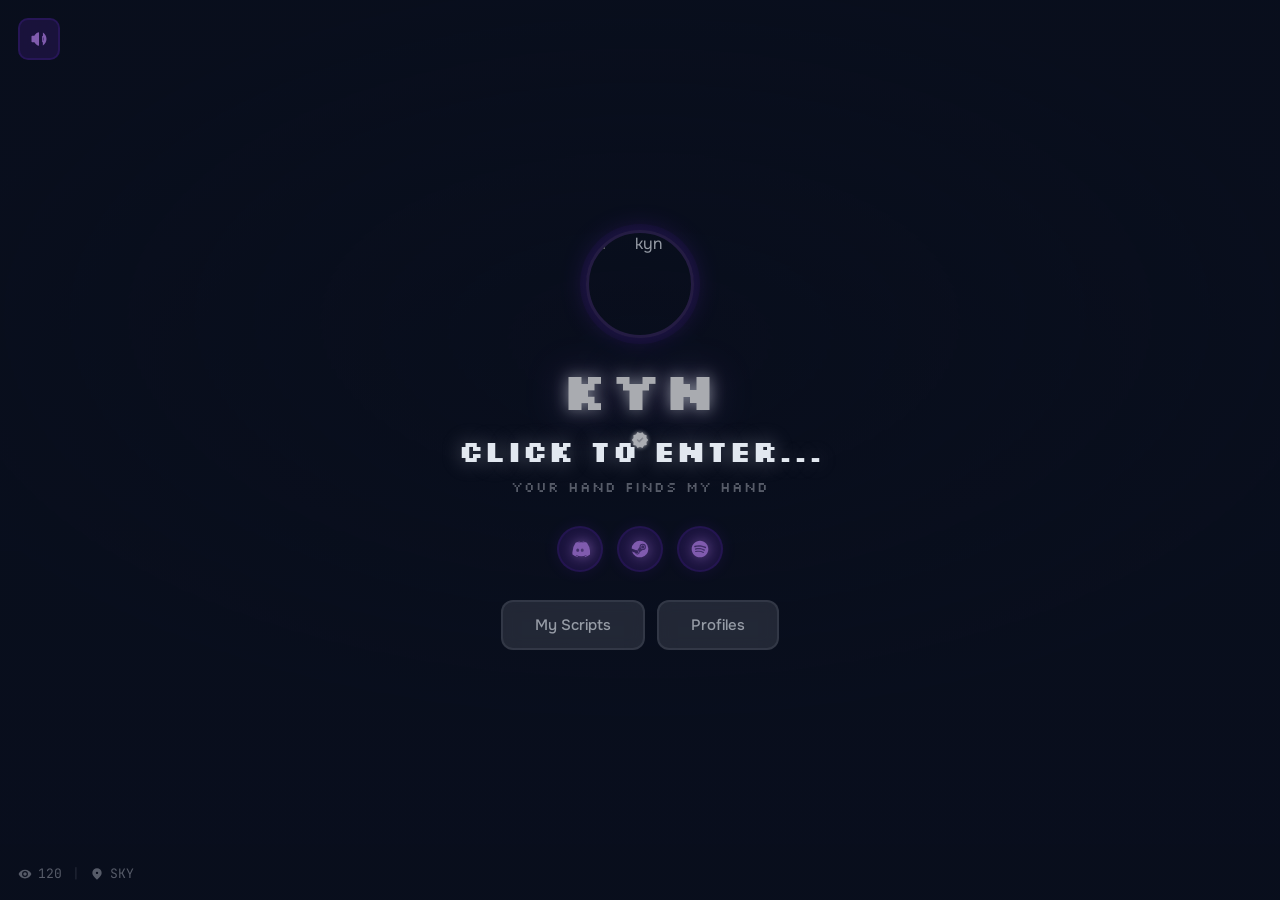
==== commit ff639b12: "rebuild profiles section, fix broken cards" ====
--- a/index.html
+++ b/index.html
@@ -76,30 +76,10 @@
       </a>
     </div>
 
-    <div class="profile-cards">
-      <a class="pcard pcard-guns" href="https://guns.lol/kynvyr_" target="_blank" rel="noopener">
-        <div class="pcard-banner">
-          <video muted loop playsinline preload="metadata" poster="https://r2.guns.lol/166a9d7b-1531-4f03-807c-792a510b48b5.jpg">
-            <source src="https://r2.guns.lol/7d5d9cec-2268-4061-835d-c072f34be483.mp4" type="video/mp4">
-          </video>
-        </div>
-        <div class="pcard-body">
-          <span class="pcard-tag">guns.lol</span>
-          <span class="pcard-title">@kynvyr_</span>
-          <span class="pcard-sub">verified profile</span>
-        </div>
-      </a>
-
-      <a class="pcard pcard-rs" href="https://rscripts.net/user/kyn" target="_blank" rel="noopener">
-        <div class="pcard-body pcard-body-full">
-          <span class="pcard-tag">rscripts</span>
-          <span class="pcard-title">@kyn</span>
-          <img class="pcard-embed" alt="kyn on Rscripts" loading="lazy" width="360" height="132" src="https://rscripts.net/api/embed/user/kyn?theme=dark">
-        </div>
-      </a>
+    <div class="btn-row">
+      <button class="btn-scripts" id="btn-scripts">My Scripts</button>
+      <button class="btn-scripts" id="btn-profiles">Profiles</button>
     </div>
-
-    <button class="btn-scripts" id="btn-scripts">My Scripts</button>
   </div>
 </section>
 
@@ -157,6 +137,42 @@
   </div>
 </section>
 
+<!-- ===== PROFILES: guns.lol + rscripts side by side ===== -->
+<section class="view view-profiles" id="view-profiles" hidden>
+  <button class="btn-back">← back</button>
+
+  <div class="profiles-center">
+    <h2 class="profiles-title">Profiles</h2>
+
+    <div class="profile-cards">
+      <a class="pcard pcard-guns" href="https://guns.lol/kynvyr_" target="_blank" rel="noopener">
+        <div class="pcard-banner">
+          <video class="pcard-video" muted loop playsinline preload="metadata">
+            <source src="https://r2.guns.lol/7d5d9cec-2268-4061-835d-c072f34be483.mp4" type="video/mp4">
+          </video>
+        </div>
+        <div class="pcard-body">
+          <span class="pcard-tag">guns.lol</span>
+          <span class="pcard-title">@kynvyr_</span>
+          <span class="pcard-sub">verified profile</span>
+        </div>
+      </a>
+
+      <a class="pcard pcard-rs" href="https://rscripts.net/user/kyn" target="_blank" rel="noopener">
+        <div class="pcard-banner pcard-banner-rs">
+          <span class="pcard-rs-mark">R</span>
+          <img class="pcard-rs-embed" alt="" loading="lazy" src="https://rscripts.net/api/embed/user/kyn?theme=dark">
+        </div>
+        <div class="pcard-body">
+          <span class="pcard-tag">rscripts</span>
+          <span class="pcard-title">@kyn</span>
+          <span class="pcard-sub">scripts &amp; uploads</span>
+        </div>
+      </a>
+    </div>
+  </div>
+</section>
+
 <div class="toast" id="toast">copied to clipboard</div>
 
 <script src="main.js"></script>
--- a/styles.css
+++ b/styles.css
@@ -145,23 +145,33 @@
   transform:translateY(-4px);border-color:rgba(192,132,252,.5);
   box-shadow:0 16px 40px rgba(123,47,247,.25);
 }
-.pcard-banner{height:88px;overflow:hidden;position:relative}
-.pcard-banner video{width:100%;height:100%;object-fit:cover}
+.pcard-banner{
+  height:88px;overflow:hidden;position:relative;
+  display:flex;align-items:center;justify-content:center;
+  background:linear-gradient(135deg,rgba(123,47,247,.35),rgba(192,132,252,.15));
+}
+.pcard-banner video{width:100%;height:100%;object-fit:cover;position:absolute;inset:0}
+.pcard-video.media-fail{display:none}
+.pcard-banner-rs{background:linear-gradient(135deg,rgba(88,101,242,.35),rgba(123,47,247,.25))}
+.pcard-rs-mark{
+  font-family:var(--pixel);font-weight:700;font-size:32px;color:#fff;
+  text-shadow:0 0 18px rgba(192,132,252,.5);position:relative;z-index:1;
+}
+.pcard-rs-embed{position:absolute;inset:0;width:100%;height:100%;object-fit:cover;z-index:2}
+.pcard-rs-embed.media-fail{display:none}
 .pcard-body{padding:14px 16px 16px}
-.pcard-body-full{padding:16px}
 .pcard-tag{
   display:block;font-family:var(--mono);font-size:10px;text-transform:uppercase;
   letter-spacing:1.2px;color:var(--purple-light);margin-bottom:4px;
 }
 .pcard-title{display:block;font-family:var(--pixel);font-size:16px;color:#fff;margin-bottom:2px}
 .pcard-sub{font-family:var(--mono);font-size:11px;color:var(--txt-dim)}
-.pcard-embed{
-  width:100%;height:auto;border-radius:10px;margin-top:10px;
-  border:1px solid rgba(131,77,197,.2);
-}
-
+
+.btn-row{
+  display:flex;gap:12px;flex-wrap:wrap;justify-content:center;margin-top:28px;
+}
 .btn-scripts{
-  margin-top:28px;padding:13px 32px;border-radius:12px;
+  padding:13px 32px;border-radius:12px;
   font-family:var(--body);font-weight:500;font-size:15px;color:var(--txt);
   background:rgba(226,232,240,.18);border:2px solid rgba(226,232,240,.14);
   backdrop-filter:blur(8px);transition:.22s;
@@ -240,6 +250,16 @@
   background:rgba(226,232,240,.15);border:2px solid rgba(226,232,240,.12);transition:.2s;
 }
 .btn-open-rs:hover{background:rgba(226,232,240,.25)}
+
+/* ===== profiles view ===== */
+.profiles-center{
+  width:min(640px,100%);display:flex;flex-direction:column;align-items:center;text-align:center;
+}
+.profiles-title{
+  font-family:var(--pixel);font-weight:700;font-size:clamp(22px,5vw,32px);
+  letter-spacing:2px;color:#fff;margin-bottom:28px;
+  text-shadow:0 0 16px rgba(226,232,240,.6);
+}
 
 /* toast */
 .toast{
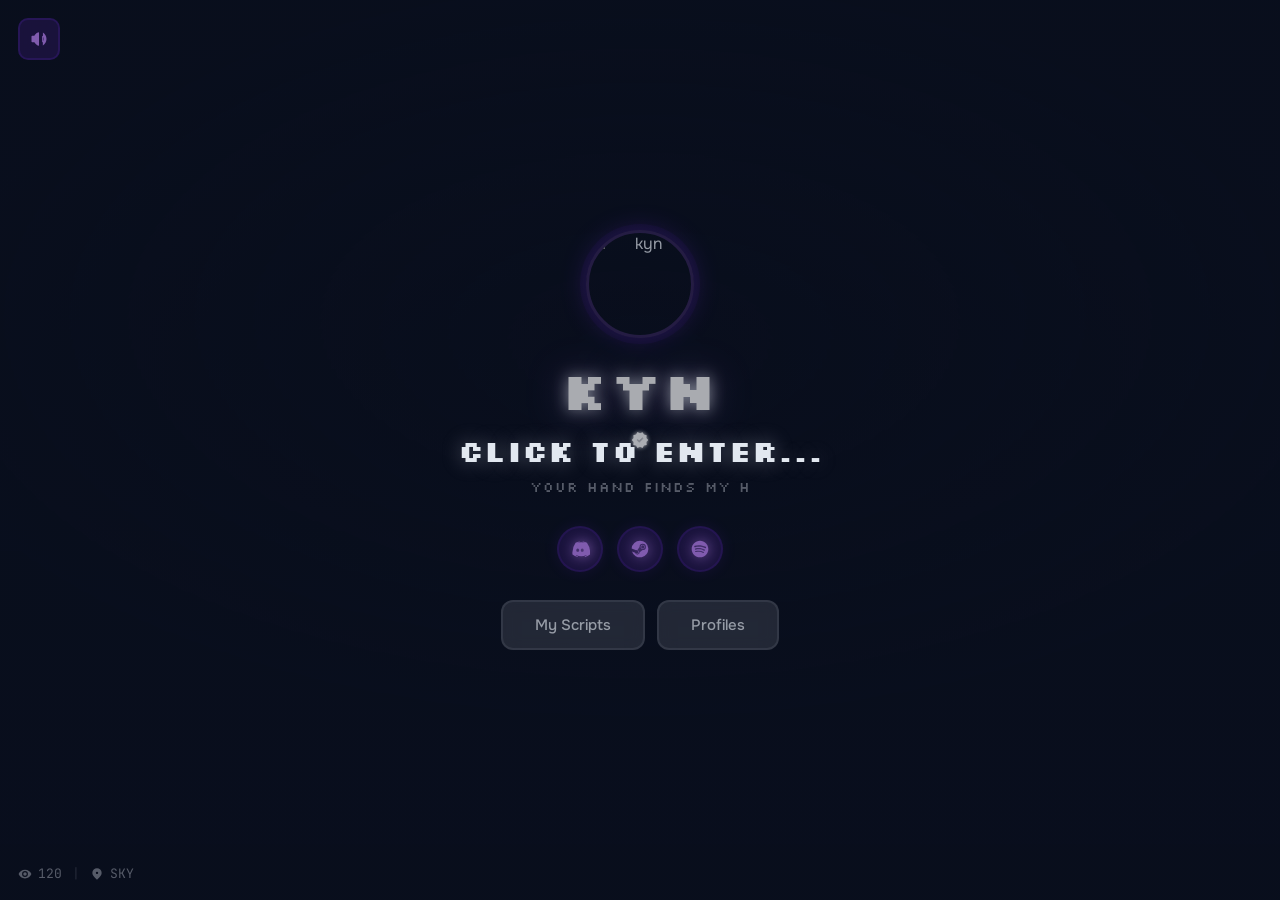
==== commit b718eae3: "self-host profile video" ====
--- a/index.html
+++ b/index.html
@@ -148,7 +148,7 @@
       <a class="pcard pcard-guns" href="https://guns.lol/kynvyr_" target="_blank" rel="noopener">
         <div class="pcard-banner">
           <video class="pcard-video" muted loop playsinline preload="metadata">
-            <source src="https://r2.guns.lol/7d5d9cec-2268-4061-835d-c072f34be483.mp4" type="video/mp4">
+            <source src="assets/profile-bg.mp4" type="video/mp4">
           </video>
         </div>
         <div class="pcard-body">
